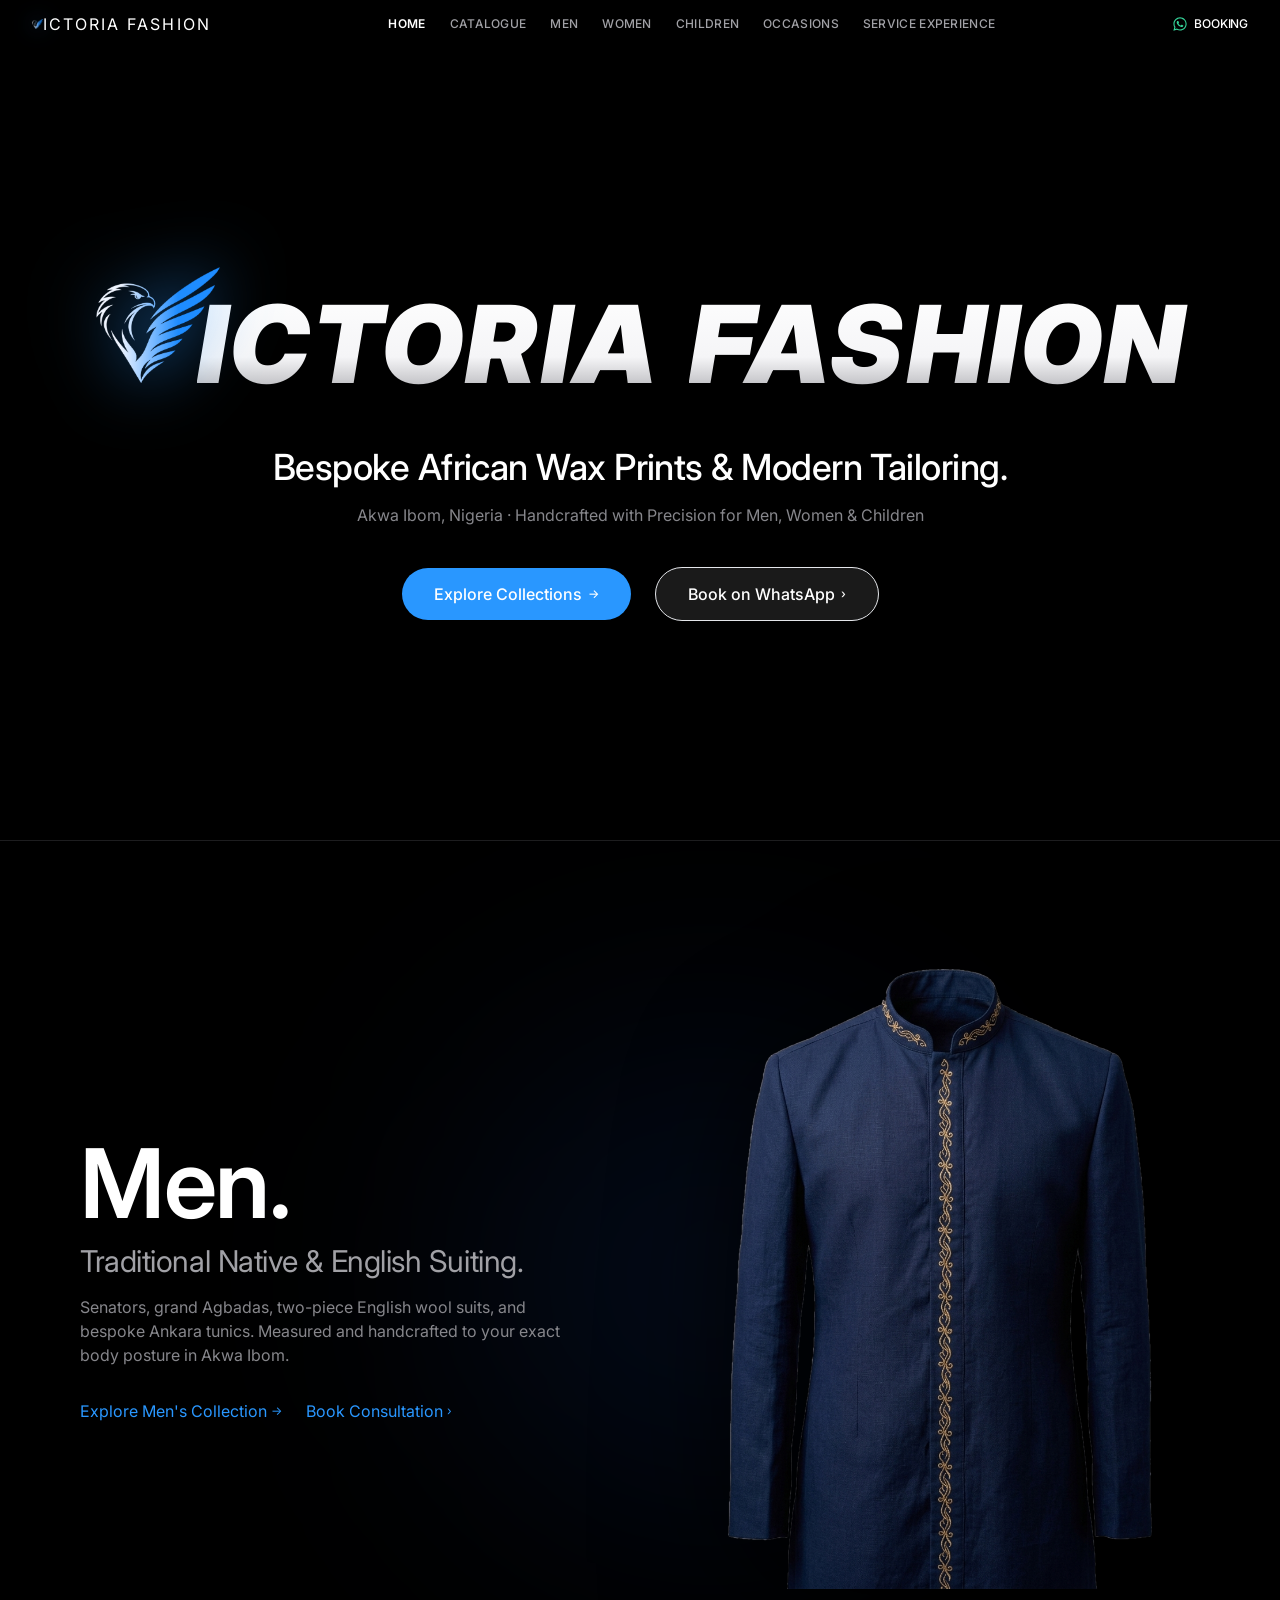
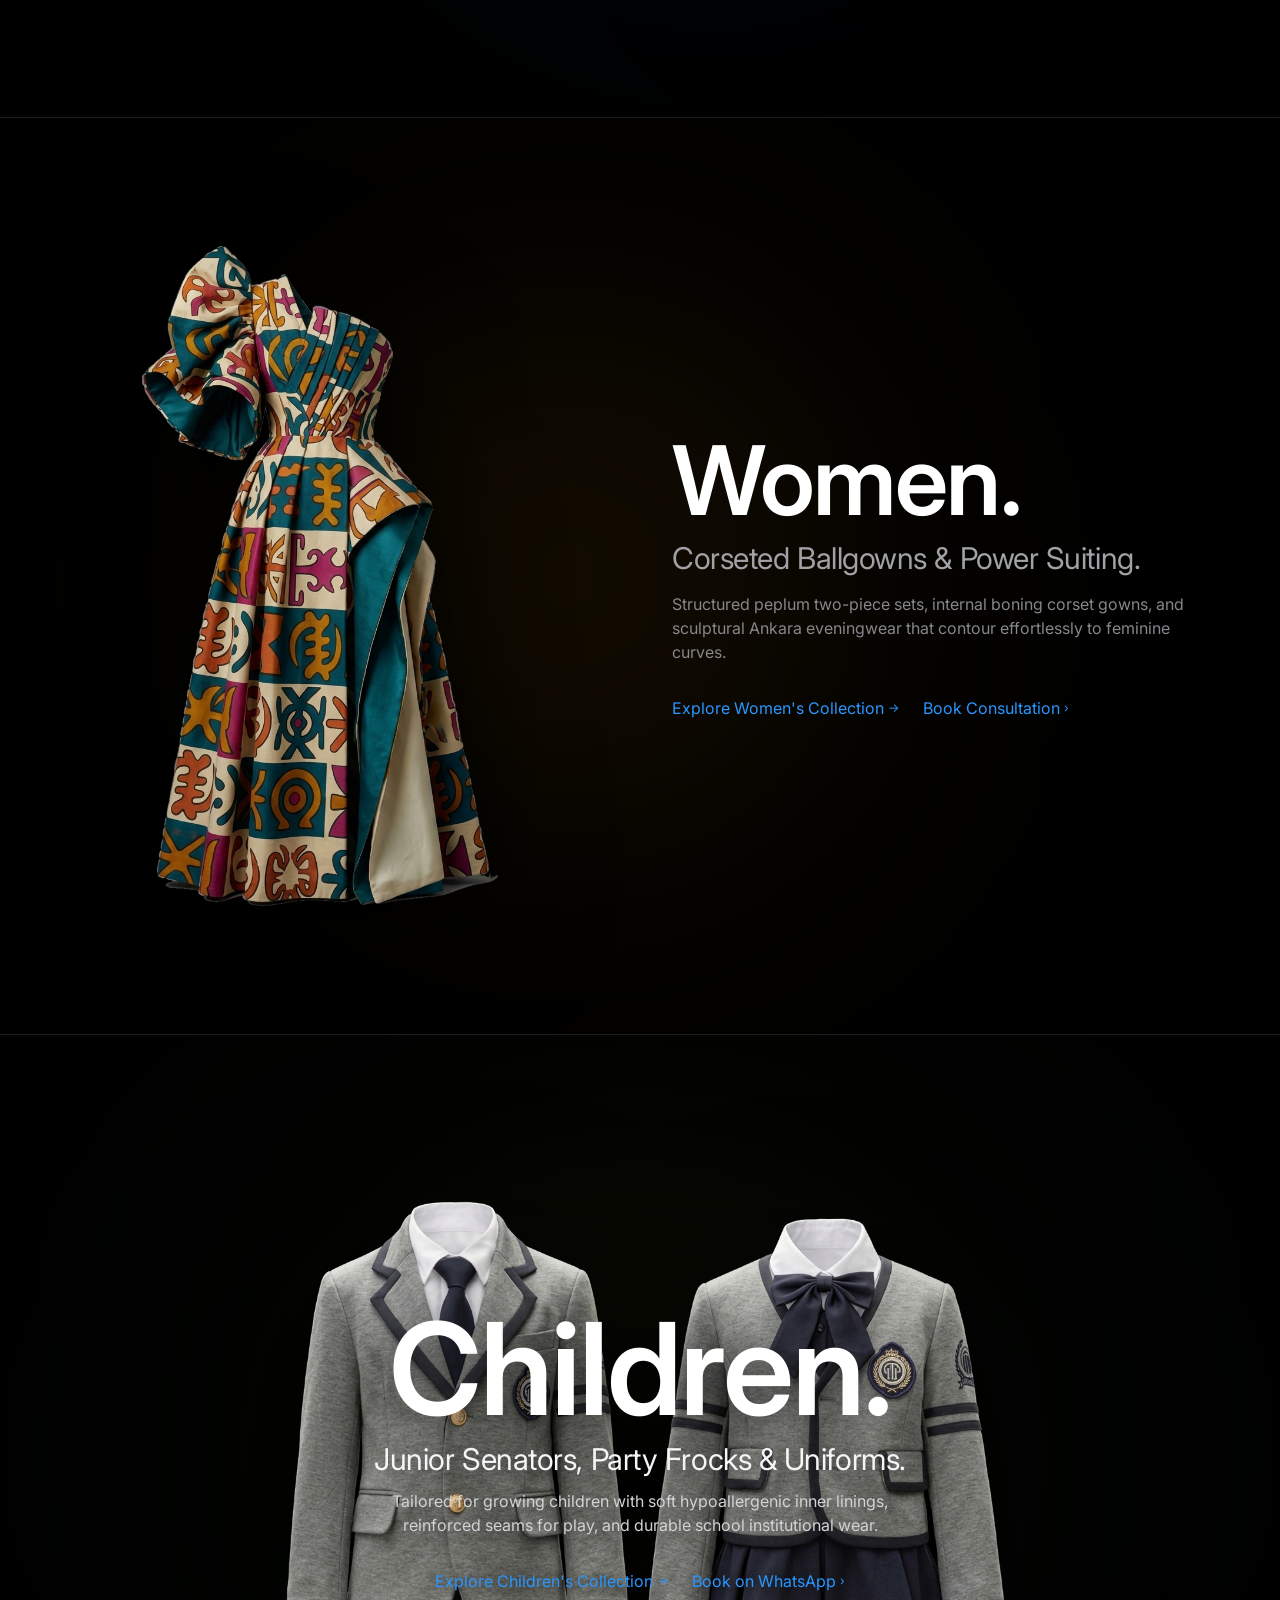
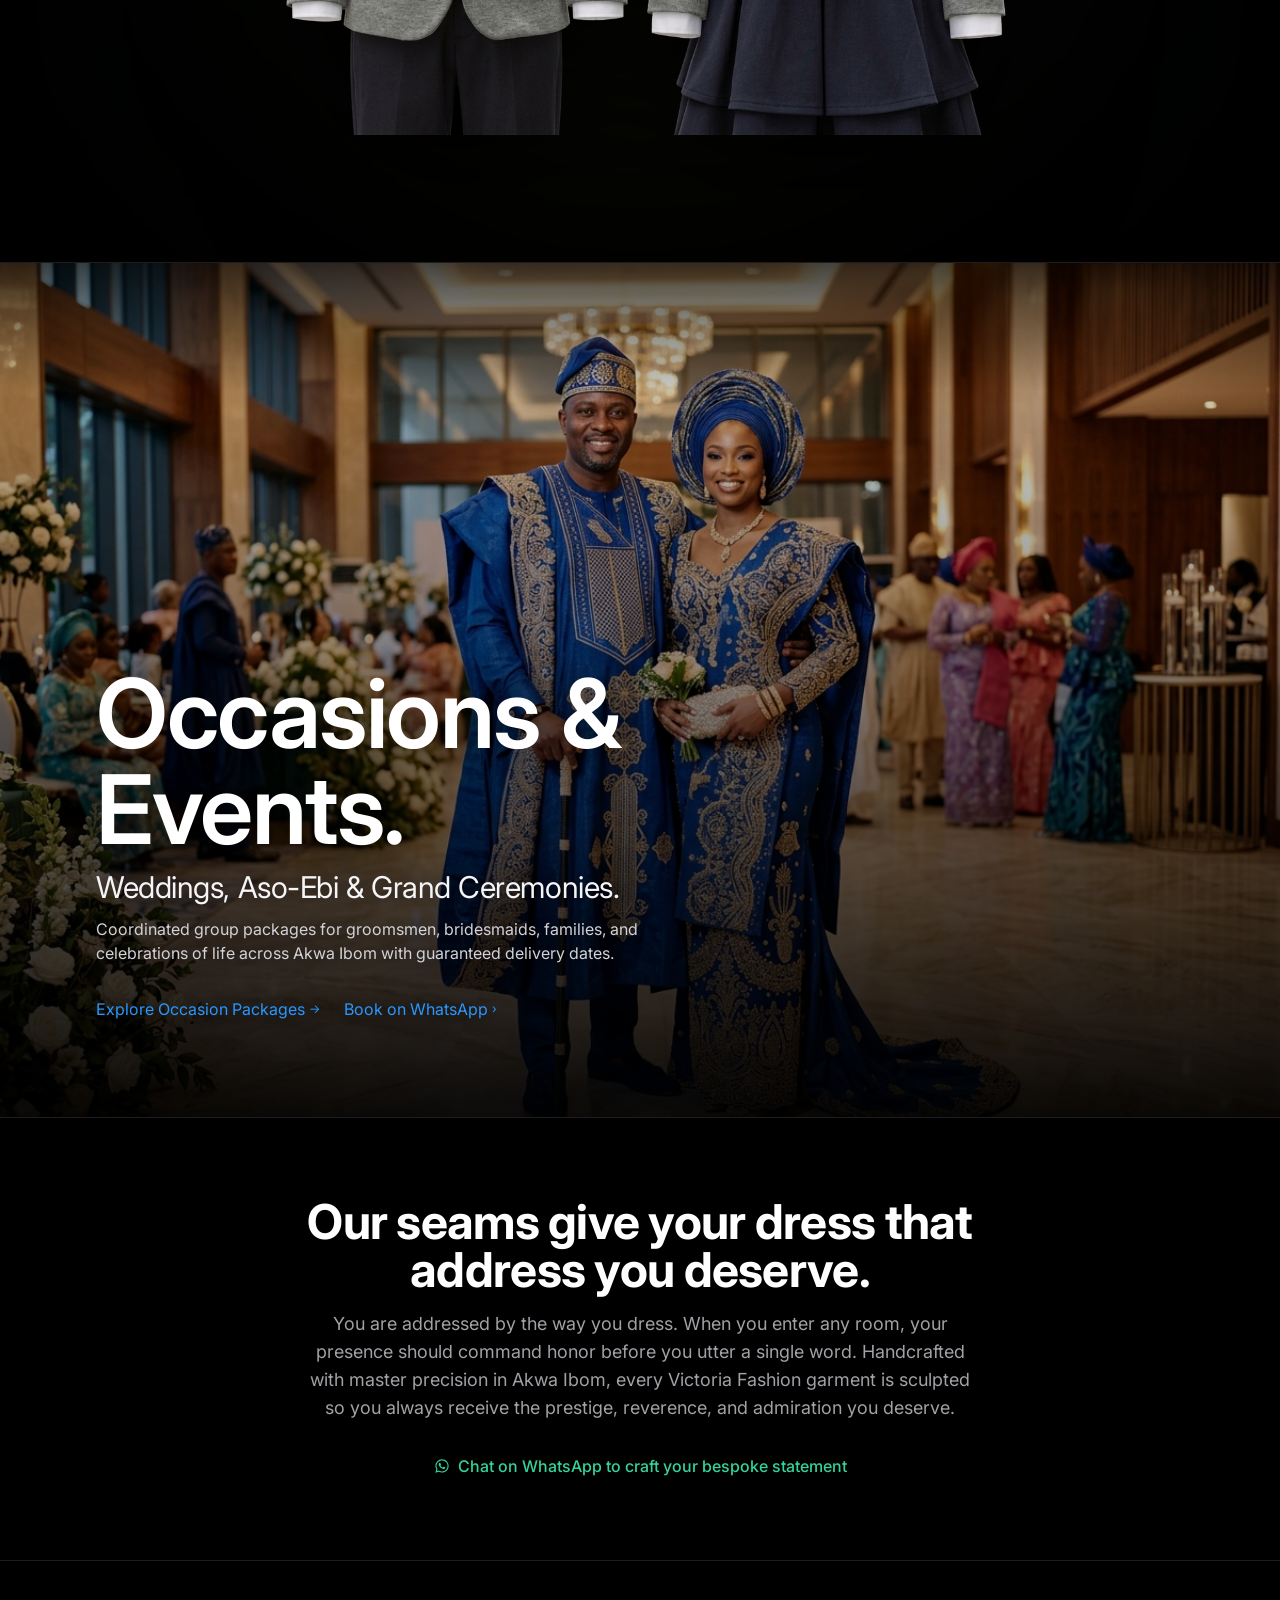
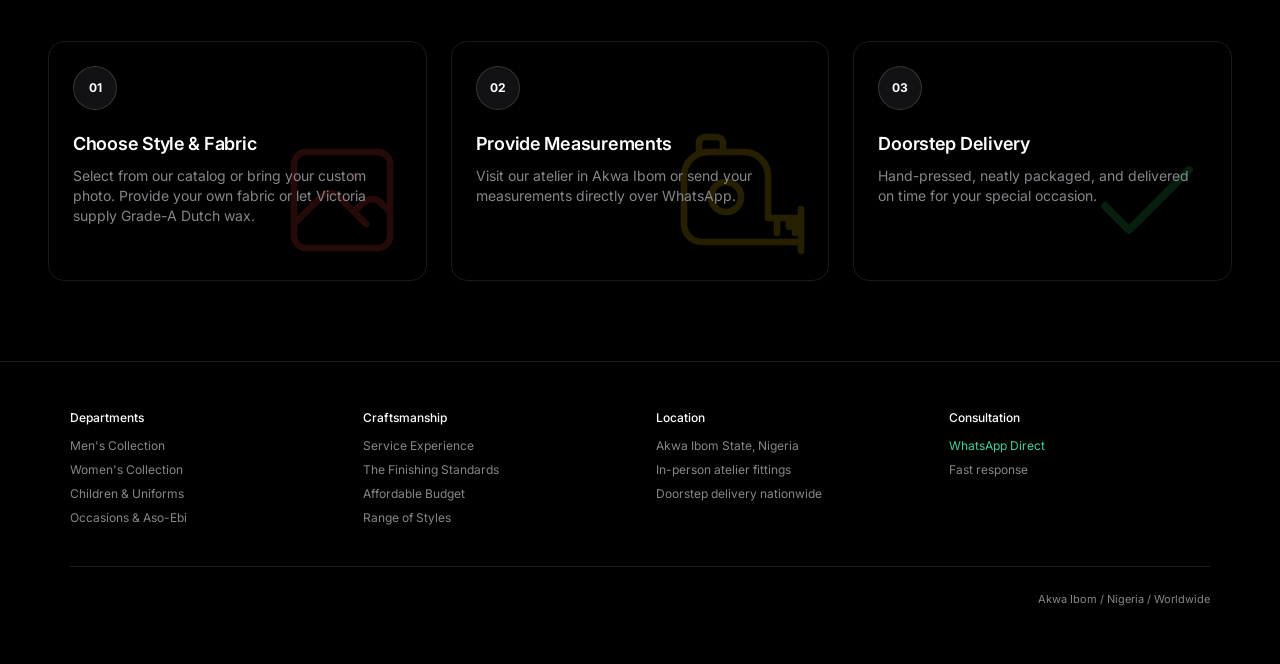
==== index.html @ 705d84b0 "Elevate mobile hero to Apple editorial standards with stacked brand lockup and balanced actions whil" ====
<!doctype html>
<html lang="en" class="scroll-smooth">
  <head>
    <meta charset="UTF-8" />
    <meta name="viewport" content="width=device-width, initial-scale=1.0, viewport-fit=cover" />
    <title>Victoria — Ankara Re-engineered. Designed in Akwa Ibom.</title>
    <meta name="description" content="Victoria Atelier. Discover bespoke and ready-to-wear Nigerian Ankara couture for men and women. Engineered with precision Dutch wax and bionic tailoring." />
    <meta name="theme-color" content="#000000" />
    <link rel="icon" type="image/png" href="./images/favicon.png" />
    <link rel="preconnect" href="https://fonts.googleapis.com" />
    <link rel="preconnect" href="https://fonts.gstatic.com" crossorigin />
    <link href="https://fonts.cdnfonts.com/css/sf-pro-display" rel="stylesheet" />
    <link href="https://fonts.googleapis.com/css2?family=Inter:ital,wght@0,300..900;1,300..900&display=swap" rel="stylesheet" />
    <link rel="stylesheet" href="./css/style.css" />
    <style>
      .hero-brand-heading {
        font-family: SF Pro Display, SF Pro, Inter, -apple-system, BlinkMacSystemFont, Segoe UI, Roboto, sans-serif;
        font-weight: 900;
        text-transform: uppercase;
        user-select: none;
        filter: drop-shadow(0 20px 50px rgba(0, 0, 0, 0.95));
        text-align: center;
        line-height: 0.94;
      }
      .hero-brand-word-1,
      .hero-brand-word-2 {
        display: inline-flex;
        align-items: baseline;
        justify-content: center;
      }
      .hero-brand-logo {
        height: 1.08em;
        width: auto;
        object-fit: contain;
        vertical-align: baseline;
        margin-right: -0.22em;
        display: inline-block;
        filter: drop-shadow(0 0 35px rgba(41, 151, 255, 0.85));
      }
      .hero-brand-text {
        background: linear-gradient(to bottom, #ffffff 0%, #f5f5f7 60%, #98989d 100%);
        -webkit-background-clip: text;
        -webkit-text-fill-color: transparent;
        font-weight: 900;
        font-style: italic;
        padding-right: 0.06em;
      }
      @media (max-width: 639px) {
        .hero-brand-heading {
          font-size: clamp(2.35rem, 11.2vw, 3.25rem);
          display: flex;
          flex-direction: column;
          align-items: center;
          gap: 0.04em;
        }
        .hero-brand-word-2 .hero-brand-text {
          letter-spacing: 0.05em;
        }
      }
      @media (min-width: 640px) {
        .hero-brand-heading {
          font-size: clamp(2.4rem, 8.4vw, 7.8rem);
          letter-spacing: 0.03em;
          display: block;
          white-space: nowrap;
          line-height: 1;
        }
        .hero-brand-word-1,
        .hero-brand-word-2 {
          display: inline-block;
        }
      }
    </style>
  </head>
  <body class="bg-black text-[#f5f5f7] font-apple antialiased selection:bg-[#0071e3] selection:text-white overflow-x-hidden min-h-screen flex flex-col">

    <!-- ============================================================= -->
    <!-- 1. HEADER NAVIGATION (Minimal Desktop & Mobile Drawer)         -->
    <!-- ============================================================= -->
    <header id="main-header" class="sticky top-0 z-50 w-full transition-all duration-300 bg-black/90 backdrop-blur-md">
      <div class="max-w-[1280px] mx-auto px-4 sm:px-8 h-[48px] flex items-center justify-between text-[12px] font-normal tracking-tight text-[#d6d6d8]">
        
        <!-- Brand Name -->
        <a 
          href="#home"
          data-nav-target="home"
          class="flex items-center text-white hover:opacity-80 transition-opacity text-left whitespace-nowrap"
        >
          <img 
            src="./images/logo-v.png" 
            alt="V" 
            style="height: 0.88em; width: auto; object-fit: contain; margin-right: -0.04em; display: inline-block; vertical-align: middle; filter: drop-shadow(0 0 10px rgba(41,151,255,0.7));" 
            loading="eager"
          /><span class="font-apple font-extrabold text-sm sm:text-base tracking-[0.14em] sm:tracking-[0.16em] uppercase text-white whitespace-nowrap leading-none flex items-center">ICTORIA FASHION</span>
        </a>

        <!-- Desktop Navigation Tabs -->
        <nav class="hidden lg:flex items-center space-x-6 text-[12px] font-medium tracking-wide">
          <button data-tab="home" data-nav-target="home" class="nav-tab-btn text-white font-semibold transition-colors duration-150">HOME</button>
          <button data-tab="catalogue" data-nav-target="catalogue" class="nav-tab-btn text-[#a1a1a6] hover:text-white transition-colors duration-150">CATALOGUE</button>
          <button data-tab="men" data-nav-target="men" class="nav-tab-btn text-[#a1a1a6] hover:text-white transition-colors duration-150">MEN</button>
          <button data-tab="women" data-nav-target="women" class="nav-tab-btn text-[#a1a1a6] hover:text-white transition-colors duration-150">WOMEN</button>
          <button data-tab="children" data-nav-target="children" class="nav-tab-btn text-[#a1a1a6] hover:text-white transition-colors duration-150">CHILDREN</button>
          <button data-tab="occasions" data-nav-target="occasions" class="nav-tab-btn text-[#a1a1a6] hover:text-white transition-colors duration-150">OCCASIONS</button>
          <button data-tab="experience" data-nav-target="experience" class="nav-tab-btn text-[#a1a1a6] hover:text-white transition-colors duration-150">SERVICE EXPERIENCE</button>
        </nav>

        <!-- Right CTA: Direct WhatsApp Booking -->
        <div class="flex items-center space-x-3 sm:space-x-4 shrink-0">
          <button
            onclick="window.VictoriaApp.openBooking('', 'Men')"
            class="text-white hover:text-emerald-400 font-medium text-[12px] transition-colors flex items-center gap-1.5"
            aria-label="WhatsApp Booking"
          >
            <svg class="w-4 h-4 text-emerald-400" fill="currentColor" viewBox="0 0 24 24"><path d="M12.04 2C6.58 2 2.13 6.45 2.13 11.91C2.13 13.66 2.59 15.36 3.45 16.86L2.05 22L7.3 20.62C8.75 21.41 10.38 21.83 12.04 21.83C17.5 21.83 21.95 17.38 21.95 11.92C21.95 9.27 20.92 6.78 19.05 4.91C17.18 3.03 14.69 2 12.04 2M12.05 3.67C14.25 3.67 16.31 4.53 17.87 6.09C19.42 7.65 20.28 9.72 20.28 11.92C20.28 16.46 16.58 20.15 12.04 20.15C10.56 20.15 9.11 19.76 7.85 19L7.55 18.83L4.43 19.65L5.26 16.61L5.06 16.29C4.24 14.99 3.8 13.47 3.8 11.91C3.81 7.37 7.5 3.67 12.05 3.67M8.53 7.33C8.37 7.33 8.1 7.39 7.87 7.64C7.65 7.89 7.02 8.48 7.02 9.68C7.02 10.88 7.89 12.04 8.01 12.2C8.13 12.37 9.72 14.82 12.16 15.87C12.74 16.12 13.19 16.27 13.55 16.38C14.13 16.57 14.66 16.54 15.08 16.48C15.55 16.41 16.52 15.89 16.72 15.33C16.92 14.77 16.92 14.29 16.86 14.2C16.8 14.1 16.64 14.04 16.4 13.92C16.16 13.8 15.01 13.23 14.8 13.15C14.59 13.07 14.43 13.03 14.27 13.27C14.11 13.51 13.65 14.04 13.51 14.2C13.37 14.36 13.23 14.38 12.99 14.26C12.75 14.14 11.98 13.89 11.07 13.08C10.36 12.45 9.88 11.67 9.74 11.43C9.6 11.19 9.73 11.06 9.85 10.94C9.96 10.83 10.09 10.66 10.21 10.52C10.33 10.38 10.37 10.28 10.45 10.12C10.53 9.96 10.49 9.82 10.43 9.7C10.37 9.58 9.91 8.45 9.72 7.99C9.53 7.54 9.34 7.6 9.19 7.59C9.05 7.58 8.89 7.58 8.73 7.58L8.53 7.33Z"/></svg>
            <span class="hidden sm:inline">BOOKING</span>
          </button>

          <!-- Mobile Menu Button -->
          <button
            id="mobile-menu-toggle"
            class="lg:hidden text-white p-1"
            aria-label="Toggle menu"
          >
            <svg class="w-5 h-5" fill="none" stroke="currentColor" viewBox="0 0 24 24"><path stroke-linecap="round" stroke-linejoin="round" stroke-width="2" d="M4 6h16M4 12h16M4 18h16"/></svg>
          </button>
        </div>
      </div>

      <!-- Mobile Drawer -->
      <div id="mobile-drawer" class="hidden lg:hidden fixed inset-x-0 top-[48px] bg-black/98 backdrop-blur-2xl border-b border-white/10 px-8 py-8 h-[calc(100vh-48px)] overflow-y-auto z-50 flex flex-col space-y-6 text-left">
        <button data-nav-target="home" class="text-xl font-medium border-b border-[#242426] pb-3 flex items-center justify-between text-white font-bold">
          <span>HOME</span><span class="text-sm text-neutral-600">›</span>
        </button>
        <button data-nav-target="catalogue" class="text-xl font-medium border-b border-[#242426] pb-3 flex items-center justify-between text-[#a1a1a6]">
          <span>CATALOGUE</span><span class="text-sm text-neutral-600">›</span>
        </button>
        <button data-nav-target="men" class="text-xl font-medium border-b border-[#242426] pb-3 flex items-center justify-between text-[#a1a1a6]">
          <span>MEN</span><span class="text-sm text-neutral-600">›</span>
        </button>
        <button data-nav-target="women" class="text-xl font-medium border-b border-[#242426] pb-3 flex items-center justify-between text-[#a1a1a6]">
          <span>WOMEN</span><span class="text-sm text-neutral-600">›</span>
        </button>
        <button data-nav-target="children" class="text-xl font-medium border-b border-[#242426] pb-3 flex items-center justify-between text-[#a1a1a6]">
          <span>CHILDREN</span><span class="text-sm text-neutral-600">›</span>
        </button>
        <button data-nav-target="occasions" class="text-xl font-medium border-b border-[#242426] pb-3 flex items-center justify-between text-[#a1a1a6]">
          <span>OCCASIONS</span><span class="text-sm text-neutral-600">›</span>
        </button>
        <button data-nav-target="experience" class="text-xl font-medium border-b border-[#242426] pb-3 flex items-center justify-between text-[#a1a1a6]">
          <span>SERVICE EXPERIENCE</span><span class="text-sm text-neutral-600">›</span>
        </button>

        <div class="pt-4">
          <button
            onclick="window.VictoriaApp.openBooking('', 'Men')"
            class="w-full bg-[#25D366] hover:bg-[#20bd5a] text-black font-semibold py-3.5 rounded-full text-sm flex items-center justify-center gap-2"
          >
            <svg class="w-4 h-4 fill-black" viewBox="0 0 24 24"><path d="M12.04 2C6.58 2 2.13 6.45 2.13 11.91C2.13 13.66 2.59 15.36 3.45 16.86L2.05 22L7.3 20.62C8.75 21.41 10.38 21.83 12.04 21.83C17.5 21.83 21.95 17.38 21.95 11.92C21.95 9.27 20.92 6.78 19.05 4.91C17.18 3.03 14.69 2 12.04 2M12.05 3.67C14.25 3.67 16.31 4.53 17.87 6.09C19.42 7.65 20.28 9.72 20.28 11.92C20.28 16.46 16.58 20.15 12.04 20.15C10.56 20.15 9.11 19.76 7.85 19L7.55 18.83L4.43 19.65L5.26 16.61L5.06 16.29C4.24 14.99 3.8 13.47 3.8 11.91C3.81 7.37 7.5 3.67 12.05 3.67M8.53 7.33C8.37 7.33 8.1 7.39 7.87 7.64C7.65 7.89 7.02 8.48 7.02 9.68C7.02 10.88 7.89 12.04 8.01 12.2C8.13 12.37 9.72 14.82 12.16 15.87C12.74 16.12 13.19 16.27 13.55 16.38C14.13 16.57 14.66 16.54 15.08 16.48C15.55 16.41 16.52 15.89 16.72 15.33C16.92 14.77 16.92 14.29 16.86 14.2C16.8 14.1 16.64 14.04 16.4 13.92C16.16 13.8 15.01 13.23 14.8 13.15C14.59 13.07 14.43 13.03 14.27 13.27C14.11 13.51 13.65 14.04 13.51 14.2C13.37 14.36 13.23 14.38 12.99 14.26C12.75 14.14 11.98 13.89 11.07 13.08C10.36 12.45 9.88 11.67 9.74 11.43C9.6 11.19 9.73 11.06 9.85 10.94C9.96 10.83 10.09 10.66 10.21 10.52C10.33 10.38 10.37 10.28 10.45 10.12C10.53 9.96 10.49 9.82 10.43 9.7C10.37 9.58 9.91 8.45 9.72 7.99C9.53 7.54 9.34 7.6 9.19 7.59C9.05 7.58 8.89 7.58 8.73 7.58L8.53 7.33Z"/></svg>
            <span>Chat with Victoria on WhatsApp</span>
          </button>
        </div>
      </div>
    </header>

    <!-- ============================================================= -->
    <!-- 2. MAIN DYNAMIC VIEW CONTAINER                                 -->
    <!-- ============================================================= -->
    <main class="w-full flex-1 overflow-x-hidden">

      <!-- =========================================================== -->
      <!-- VIEW: HOME                                                  -->
      <!-- =========================================================== -->
      <section id="view-home" class="view-section active w-full bg-[#000000] text-white overflow-x-hidden">
        
        <!-- 1. HERO SECTION (Clean Luxury Brand Centerpiece) -->
        <section class="relative w-full bg-black overflow-hidden flex items-center justify-center min-h-[75vh] sm:min-h-[88vh] py-14 sm:py-28">
          <!-- Ambient Royal Sapphire & Gold Aura -->
          <div class="absolute top-1/2 left-1/2 -translate-x-1/2 -translate-y-1/2 w-[800px] h-[460px] bg-gradient-to-r from-blue-600/25 via-blue-500/15 to-indigo-600/20 blur-[150px] pointer-events-none rounded-full"></div>

          <div class="relative z-10 max-w-6xl mx-auto px-4 sm:px-8 flex flex-col items-center justify-center text-center">
            <!-- Brand Lockup: Stacked & Bold on Mobile, Single-Line on Desktop -->
            <h1 class="hero-brand-heading font-apple font-black uppercase text-center select-none drop-shadow-[0_20px_60px_rgba(0,0,0,0.95)] mb-4 sm:mb-12">
              <span class="hero-brand-word-1">
                <img 
                  src="./images/logo-v.png" 
                  alt="Victoria Fashion Logo" 
                  class="hero-brand-logo"
                /><span class="hero-brand-text">ICTORIA</span>
              </span><span class="hidden sm:inline">&nbsp;</span><span class="hero-brand-word-2">
                <span class="hero-brand-text">FASHION</span>
              </span>
            </h1>

            <!-- Subheading Tagline (Apple Balanced Rhythm) -->
            <p class="font-apple text-base sm:text-3xl lg:text-4xl text-white font-medium tracking-tight mb-2.5 sm:mb-4 max-w-[340px] sm:max-w-3xl drop-shadow-[0_4px_24px_rgba(0,0,0,0.95)]" style="text-wrap: balance;">
              Bespoke African Wax Prints &amp; Modern Tailoring.
            </p>

            <p class="font-apple text-[11px] sm:text-base text-[#86868b] sm:text-[#a1a1a6] mb-6 sm:mb-10 font-normal max-w-[320px] sm:max-w-xl mx-auto drop-shadow-[0_2px_12px_rgba(0,0,0,0.95)] px-2" style="text-wrap: balance;">
              Akwa Ibom, Nigeria · Handcrafted with Precision for Men, Women &amp; Children
            </p>

            <!-- Luxury Action Buttons (Side-by-Side Apple Pills on Mobile & Desktop) -->
            <div class="flex flex-row items-center justify-center gap-2.5 sm:gap-6 text-xs sm:text-base">
              <button
                data-nav-target="men"
                class="bg-[#2997ff] hover:bg-[#0077ed] text-white px-5 sm:px-8 py-2.5 sm:py-3.5 rounded-full font-medium transition-all duration-300 drop-shadow-[0_4px_20px_rgba(41,151,255,0.4)] hover:scale-105 inline-flex items-center gap-1.5 sm:gap-2 shrink-0 cursor-pointer"
              >
                <span>Explore Collections</span>
                <span class="text-[10px] sm:text-xs">→</span>
              </button>
              <button
                onclick="window.VictoriaApp.openBooking('', 'Men')"
                class="bg-white/10 hover:bg-white/20 text-white border border-white/25 px-4.5 sm:px-8 py-2.5 sm:py-3.5 rounded-full font-medium transition-all duration-300 backdrop-blur-md hover:scale-105 inline-flex items-center gap-1.5 sm:gap-2 shrink-0 cursor-pointer"
              >
                <span>Book on WhatsApp</span>
                <span class="text-[10px] sm:text-xs">›</span>
              </button>
            </div>
          </div>
        </section>

        <!-- 2. MEN SECTION -->
        <section class="relative w-full py-20 sm:py-32 px-6 sm:px-12 lg:px-20 border-t border-[#1d1d1f] overflow-hidden bg-black">
          <div class="absolute right-1/4 top-1/2 -translate-y-1/2 w-[500px] h-[500px] bg-blue-600/10 blur-[130px] pointer-events-none rounded-full"></div>
          <div class="max-w-[1300px] mx-auto grid grid-cols-1 lg:grid-cols-12 gap-10 lg:gap-16 items-center">
            <div class="lg:col-span-6 text-left z-10">
              <h2 class="font-apple text-5xl sm:text-7xl lg:text-8xl font-semibold tracking-tight text-white mb-3">Men.</h2>
              <p class="text-xl sm:text-3xl text-[#a1a1a6] font-normal tracking-tight mb-4">Traditional Native & English Suiting.</p>
              <p class="text-sm sm:text-base text-[#86868b] leading-relaxed mb-8 font-normal max-w-lg">
                Senators, grand Agbadas, two-piece English wool suits, and bespoke Ankara tunics. Measured and handcrafted to your exact body posture in Akwa Ibom.
              </p>
              <div class="flex flex-wrap items-center gap-6 text-sm sm:text-base">
                <button data-nav-target="men" class="text-[#2997ff] hover:underline inline-flex items-center gap-1 font-normal">
                  <span>Explore Men's Collection</span><span class="text-xs">→</span>
                </button>
                <button onclick="window.VictoriaApp.openBooking('', 'Men')" class="text-[#2997ff] hover:underline inline-flex items-center gap-1 font-normal">
                  <span>Book Consultation</span><span class="text-xs">›</span>
                </button>
              </div>
            </div>
            <div class="lg:col-span-6 flex justify-center lg:justify-end z-10">
              <div class="w-full max-w-[520px] flex justify-center lg:justify-end">
                <img src="./images/men-garment.png" alt="Victoria Fashion Bespoke Men Native Tunic" class="w-full h-auto max-h-[620px] object-contain drop-shadow-[0_25px_60px_rgba(0,0,0,0.85)]" loading="lazy" />
              </div>
            </div>
          </div>
        </section>

        <!-- 3. WOMEN SECTION -->
        <section class="relative w-full py-20 sm:py-32 px-6 sm:px-12 lg:px-20 border-t border-[#1d1d1f] overflow-hidden bg-black">
          <div class="absolute left-1/4 top-1/2 -translate-y-1/2 w-[500px] h-[500px] bg-amber-500/10 blur-[140px] pointer-events-none rounded-full"></div>
          <div class="max-w-[1300px] mx-auto grid grid-cols-1 lg:grid-cols-12 gap-10 lg:gap-16 items-center">
            <div class="lg:col-span-6 flex justify-center lg:justify-start z-10 order-2 lg:order-1">
              <div class="w-full max-w-[480px] flex justify-center lg:justify-start">
                <img src="./images/women-garment.png" alt="Victoria Fashion Bespoke Women One-Shoulder Gown" class="w-full h-auto max-h-[660px] object-contain drop-shadow-[0_25px_60px_rgba(0,0,0,0.9)]" loading="lazy" />
              </div>
            </div>
            <div class="lg:col-span-6 text-left z-10 order-1 lg:order-2">
              <h2 class="font-apple text-5xl sm:text-7xl lg:text-8xl font-semibold tracking-tight text-white mb-3">Women.</h2>
              <p class="text-xl sm:text-3xl text-[#a1a1a6] font-normal tracking-tight mb-4">Corseted Ballgowns & Power Suiting.</p>
              <p class="text-sm sm:text-base text-[#86868b] leading-relaxed mb-8 font-normal max-w-lg">
                Structured peplum two-piece sets, internal boning corset gowns, and sculptural Ankara eveningwear that contour effortlessly to feminine curves.
              </p>
              <div class="flex flex-wrap items-center gap-6 text-sm sm:text-base">
                <button data-nav-target="women" class="text-[#2997ff] hover:underline inline-flex items-center gap-1 font-normal">
                  <span>Explore Women's Collection</span><span class="text-xs">→</span>
                </button>
                <button onclick="window.VictoriaApp.openBooking('', 'Women')" class="text-[#2997ff] hover:underline inline-flex items-center gap-1 font-normal">
                  <span>Book Consultation</span><span class="text-xs">›</span>
                </button>
              </div>
            </div>
          </div>
        </section>

        <!-- 4. CHILDREN SECTION -->
        <section class="relative w-full min-h-[85vh] sm:min-h-[92vh] border-t border-[#1d1d1f] overflow-hidden bg-black flex items-center justify-center py-16 sm:py-24 px-4 sm:px-8">
          <div class="absolute top-1/2 left-1/2 -translate-x-1/2 -translate-y-1/2 w-[700px] h-[450px] bg-gradient-to-r from-emerald-500/10 via-amber-500/10 to-teal-500/10 blur-[150px] pointer-events-none rounded-full"></div>
          <div class="relative z-0 max-w-3xl w-full flex justify-center items-center">
            <img src="./images/children-garment.png" alt="Victoria Fashion Children Attire & Institutional Uniforms" class="w-full h-auto max-h-[620px] sm:max-h-[720px] object-contain drop-shadow-[0_30px_70px_rgba(0,0,0,0.95)] select-none" loading="lazy" />
          </div>
          <div class="absolute inset-0 bg-radial from-black/50 via-black/30 to-transparent pointer-events-none"></div>
          <div class="absolute inset-0 z-10 flex flex-col items-center justify-center text-center px-6 pointer-events-none">
            <div class="pointer-events-auto max-w-2xl flex flex-col items-center">
              <h2 class="font-apple text-4xl sm:text-6xl lg:text-8xl xl:text-9xl font-semibold tracking-tight text-white mb-2 drop-shadow-[0_6px_32px_rgba(0,0,0,0.95)]">Children.</h2>
              <p class="font-apple text-lg sm:text-2xl lg:text-3xl text-[#f5f5f7] font-normal tracking-tight mb-3 drop-shadow-[0_4px_16px_rgba(0,0,0,0.95)]">Junior Senators, Party Frocks & Uniforms.</p>
              <p class="font-apple text-xs sm:text-sm md:text-base text-[#d2d2d7] leading-relaxed max-w-xl mx-auto mb-8 font-normal drop-shadow-[0_3px_12px_rgba(0,0,0,0.95)] px-4">
                Tailored for growing children with soft hypoallergenic inner linings, reinforced seams for play, and durable school institutional wear.
              </p>
              <div class="flex flex-wrap items-center justify-center gap-6 text-sm sm:text-base">
                <button data-nav-target="children" class="text-[#2997ff] hover:underline inline-flex items-center gap-1 font-normal drop-shadow-[0_2px_8px_rgba(0,0,0,0.95)]">
                  <span>Explore Children's Collection</span><span class="text-xs">→</span>
                </button>
                <button onclick="window.VictoriaApp.openBooking('', 'Children & School Uniforms')" class="text-[#2997ff] hover:underline inline-flex items-center gap-1 font-normal drop-shadow-[0_2px_8px_rgba(0,0,0,0.95)]">
                  <span>Book on WhatsApp</span><span class="text-xs">›</span>
                </button>
              </div>
            </div>
          </div>
        </section>

        <!-- 5. OCCASIONS SECTION -->
        <section class="relative w-full min-h-[75vh] sm:min-h-[88vh] lg:min-h-[95vh] border-t border-[#1d1d1f] overflow-hidden bg-black flex items-end">
          <img src="./images/occasions-asoebi.jpg" alt="Victoria Fashion Royal Couple Aso-Ebi" class="absolute inset-0 w-full h-full object-cover object-top sm:object-center select-none" loading="lazy" />
          <div class="absolute inset-0 bg-gradient-to-t from-black/95 via-black/45 to-black/10 pointer-events-none"></div>
          <div class="absolute inset-x-0 top-0 h-32 bg-gradient-to-b from-black/70 to-transparent pointer-events-none"></div>
          <div class="relative z-10 w-full px-6 sm:px-16 lg:px-24 pb-14 sm:pb-24 pt-32 max-w-[1300px] mx-auto text-left">
            <div class="max-w-3xl">
              <h2 class="font-apple text-3xl xs:text-4xl sm:text-6xl lg:text-7xl xl:text-8xl font-semibold tracking-tight text-white mb-3 drop-shadow-[0_4px_24px_rgba(0,0,0,0.9)]">Occasions & Events.</h2>
              <p class="font-apple text-lg sm:text-2xl lg:text-3xl text-[#f5f5f7] font-normal tracking-tight mb-3 drop-shadow-[0_2px_12px_rgba(0,0,0,0.9)]">Weddings, Aso-Ebi & Grand Ceremonies.</p>
              <p class="text-sm sm:text-base text-[#d2d2d7] leading-relaxed mb-8 font-normal max-w-xl drop-shadow-[0_2px_8px_rgba(0,0,0,0.9)]">
                Coordinated group packages for groomsmen, bridesmaids, families, and celebrations of life across Akwa Ibom with guaranteed delivery dates.
              </p>
              <div class="flex flex-wrap items-center gap-6 text-sm sm:text-base">
                <button data-nav-target="occasions" class="text-[#2997ff] hover:underline inline-flex items-center gap-1 font-normal drop-shadow-[0_2px_8px_rgba(0,0,0,0.9)]">
                  <span>Explore Occasion Packages</span><span class="text-xs">→</span>
                </button>
                <button onclick="window.VictoriaApp.openBooking('', 'Occasions & Aso-Ebi')" class="text-[#2997ff] hover:underline inline-flex items-center gap-1 font-normal drop-shadow-[0_2px_8px_rgba(0,0,0,0.9)]">
                  <span>Book on WhatsApp</span><span class="text-xs">›</span>
                </button>
              </div>
            </div>
          </div>
        </section>

        <!-- 6. BESPOKE PRESTIGE & PRESENCE -->
        <section class="w-full py-20 px-6 sm:px-12 border-t border-[#1d1d1f] text-center">
          <div class="max-w-3xl mx-auto">
            <h3 class="font-apple text-2xl sm:text-4xl lg:text-5xl font-bold text-white tracking-tight mb-4">
              Our seams give your dress that address you deserve.
            </h3>
            <p class="text-base sm:text-lg text-[#a1a1a6] leading-relaxed mb-8 max-w-2xl mx-auto">
              You are addressed by the way you dress. When you enter any room, your presence should command honor before you utter a single word. Handcrafted with master precision in Akwa Ibom, every Victoria Fashion garment is sculpted so you always receive the prestige, reverence, and admiration you deserve.
            </p>
            <button onclick="window.VictoriaApp.openBooking('Bespoke Commission', 'Men')" class="text-emerald-400 hover:underline text-base font-medium inline-flex items-center gap-2">
              <svg class="w-4 h-4 fill-emerald-400" viewBox="0 0 24 24"><path d="M12.04 2C6.58 2 2.13 6.45 2.13 11.91C2.13 13.66 2.59 15.36 3.45 16.86L2.05 22L7.3 20.62C8.75 21.41 10.38 21.83 12.04 21.83C17.5 21.83 21.95 17.38 21.95 11.92C21.95 9.27 20.92 6.78 19.05 4.91C17.18 3.03 14.69 2 12.04 2M12.05 3.67C14.25 3.67 16.31 4.53 17.87 6.09C19.42 7.65 20.28 9.72 20.28 11.92C20.28 16.46 16.58 20.15 12.04 20.15C10.56 20.15 9.11 19.76 7.85 19L7.55 18.83L4.43 19.65L5.26 16.61L5.06 16.29C4.24 14.99 3.8 13.47 3.8 11.91C3.81 7.37 7.5 3.67 12.05 3.67M8.53 7.33C8.37 7.33 8.1 7.39 7.87 7.64C7.65 7.89 7.02 8.48 7.02 9.68C7.02 10.88 7.89 12.04 8.01 12.2C8.13 12.37 9.72 14.82 12.16 15.87C12.74 16.12 13.19 16.27 13.55 16.38C14.13 16.57 14.66 16.54 15.08 16.48C15.55 16.41 16.52 15.89 16.72 15.33C16.92 14.77 16.92 14.29 16.86 14.2C16.8 14.1 16.64 14.04 16.4 13.92C16.16 13.8 15.01 13.23 14.8 13.15C14.59 13.07 14.43 13.03 14.27 13.27C14.11 13.51 13.65 14.04 13.51 14.2C13.37 14.36 13.23 14.38 12.99 14.26C12.75 14.14 11.98 13.89 11.07 13.08C10.36 12.45 9.88 11.67 9.74 11.43C9.6 11.19 9.73 11.06 9.85 10.94C9.96 10.83 10.09 10.66 10.21 10.52C10.33 10.38 10.37 10.28 10.45 10.12C10.53 9.96 10.49 9.82 10.43 9.7C10.37 9.58 9.91 8.45 9.72 7.99C9.53 7.54 9.34 7.6 9.19 7.59C9.05 7.58 8.89 7.58 8.73 7.58L8.53 7.33Z"/></svg>
              <span>Chat on WhatsApp to craft your bespoke statement</span>
            </button>
          </div>
        </section>

        <!-- 7. 3-STEP PROCESS WITH ANIMATED BESPOKE JOURNEY -->
        <section class="w-full py-20 px-6 sm:px-12 border-t border-[#1d1d1f] relative overflow-hidden">
          <style>
            .process-track-beam {
              position: absolute;
              top: 0;
              width: 140px;
              height: 100%;
              background: linear-gradient(90deg, transparent 0%, rgba(255,69,58,0.85) 20%, rgba(255,214,10,0.85) 50%, rgba(48,209,88,0.85) 80%, transparent 100%);
              filter: drop-shadow(0 0 8px rgba(255,214,10,0.5));
              animation: stepBeamMove 7.5s ease-in-out infinite;
            }
            @keyframes stepBeamMove {
              0% { left: -140px; opacity: 0; }
              5% { opacity: 1; }
              85% { opacity: 1; }
              100% { left: 100%; opacity: 0; }
            }
            .step-card-1 {
              animation: stepHighlight1 7.5s ease-in-out infinite;
            }
            .step-card-2 {
              animation: stepHighlight2 7.5s ease-in-out infinite;
            }
            .step-card-3 {
              animation: stepHighlight3 7.5s ease-in-out infinite;
            }
            @keyframes stepHighlight1 {
              0%, 30% {
                border-color: rgba(255, 69, 58, 0.45);
                box-shadow: 0 10px 30px -10px rgba(255, 69, 58, 0.25), inset 0 1px 0 rgba(255,255,255,0.15);
                transform: translateY(-4px);
              }
              36%, 100% {
                border-color: rgba(255, 255, 255, 0.08);
                box-shadow: 0 4px 14px rgba(0,0,0,0.3);
                transform: translateY(0);
              }
            }
            @keyframes stepHighlight2 {
              0%, 28% {
                border-color: rgba(255, 255, 255, 0.08);
                box-shadow: 0 4px 14px rgba(0,0,0,0.3);
                transform: translateY(0);
              }
              33%, 63% {
                border-color: rgba(255, 214, 10, 0.45);
                box-shadow: 0 10px 30px -10px rgba(255, 214, 10, 0.25), inset 0 1px 0 rgba(255,255,255,0.15);
                transform: translateY(-4px);
              }
              69%, 100% {
                border-color: rgba(255, 255, 255, 0.08);
                box-shadow: 0 4px 14px rgba(0,0,0,0.3);
                transform: translateY(0);
              }
            }
            @keyframes stepHighlight3 {
              0%, 61% {
                border-color: rgba(255, 255, 255, 0.08);
                box-shadow: 0 4px 14px rgba(0,0,0,0.3);
                transform: translateY(0);
              }
              66%, 96% {
                border-color: rgba(48, 209, 88, 0.45);
                box-shadow: 0 10px 30px -10px rgba(48, 209, 88, 0.25), inset 0 1px 0 rgba(255,255,255,0.15);
                transform: translateY(-4px);
              }
              100% {
                border-color: rgba(255, 255, 255, 0.08);
                box-shadow: 0 4px 14px rgba(0,0,0,0.3);
                transform: translateY(0);
              }
            }
            .step-badge-1 {
              animation: badgePulse1 7.5s ease-in-out infinite;
            }
            .step-badge-2 {
              animation: badgePulse2 7.5s ease-in-out infinite;
            }
            .step-badge-3 {
              animation: badgePulse3 7.5s ease-in-out infinite;
            }
            @keyframes badgePulse1 {
              0%, 30% {
                border-color: #ff453a;
                background: rgba(255, 69, 58, 0.15);
                color: #ff453a;
                box-shadow: 0 0 18px rgba(255, 69, 58, 0.6);
                transform: scale(1.06);
              }
              36%, 100% {
                border-color: rgba(255, 255, 255, 0.15);
                background: #121214;
                color: #86868b;
                box-shadow: none;
                transform: scale(1);
              }
            }
            @keyframes badgePulse2 {
              0%, 28% {
                border-color: rgba(255, 255, 255, 0.15);
                background: #121214;
                color: #86868b;
                box-shadow: none;
                transform: scale(1);
              }
              33%, 63% {
                border-color: #ffd60a;
                background: rgba(255, 214, 10, 0.15);
                color: #ffd60a;
                box-shadow: 0 0 18px rgba(255, 214, 10, 0.6);
                transform: scale(1.06);
              }
              69%, 100% {
                border-color: rgba(255, 255, 255, 0.15);
                background: #121214;
                color: #86868b;
                box-shadow: none;
                transform: scale(1);
              }
            }
            @keyframes badgePulse3 {
              0%, 61% {
                border-color: rgba(255, 255, 255, 0.15);
                background: #121214;
                color: #86868b;
                box-shadow: none;
                transform: scale(1);
              }
              66%, 96% {
                border-color: #30d158;
                background: rgba(48, 209, 88, 0.15);
                color: #30d158;
                box-shadow: 0 0 18px rgba(48, 209, 88, 0.6);
                transform: scale(1.06);
              }
              100% {
                border-color: rgba(255, 255, 255, 0.15);
                background: #121214;
                color: #86868b;
                box-shadow: none;
                transform: scale(1);
              }
            }
            .step-card-1:hover {
              animation: none !important;
              border-color: rgba(255, 69, 58, 0.45) !important;
              box-shadow: 0 16px 40px -10px rgba(255, 69, 58, 0.25) !important;
              transform: translateY(-6px) !important;
            }
            .step-card-1:hover .step-badge {
              animation: none !important;
              border-color: #ff453a !important;
              background: rgba(255, 69, 58, 0.15) !important;
              color: #ff453a !important;
              box-shadow: 0 0 20px rgba(255, 69, 58, 0.5) !important;
            }
            .step-card-2:hover {
              animation: none !important;
              border-color: rgba(255, 214, 10, 0.45) !important;
              box-shadow: 0 16px 40px -10px rgba(255, 214, 10, 0.25) !important;
              transform: translateY(-6px) !important;
            }
            .step-card-2:hover .step-badge {
              animation: none !important;
              border-color: #ffd60a !important;
              background: rgba(255, 214, 10, 0.15) !important;
              color: #ffd60a !important;
              box-shadow: 0 0 20px rgba(255, 214, 10, 0.5) !important;
            }
            .step-card-3:hover {
              animation: none !important;
              border-color: rgba(48, 209, 88, 0.45) !important;
              box-shadow: 0 16px 40px -10px rgba(48, 209, 88, 0.25) !important;
              transform: translateY(-6px) !important;
            }
            .step-card-3:hover .step-badge {
              animation: none !important;
              border-color: #30d158 !important;
              background: rgba(48, 209, 88, 0.15) !important;
              color: #30d158 !important;
              box-shadow: 0 0 20px rgba(48, 209, 88, 0.5) !important;
            }
            .step-watermark-icon {
              position: absolute !important;
              right: 12px !important;
              bottom: 8px !important;
              left: auto !important;
              top: auto !important;
              pointer-events: none !important;
              z-index: 1 !important;
              opacity: 0.15 !important;
              transition: all 0.4s ease !important;
            }
            .step-watermark-icon svg {
              width: 144px !important;
              height: 144px !important;
              display: block !important;
            }
            .step-watermark-1 {
              color: #ff453a !important;
              animation: watermarkPulse1 7.5s ease-in-out infinite;
            }
            .step-watermark-2 {
              color: #ffd60a !important;
              animation: watermarkPulse2 7.5s ease-in-out infinite;
            }
            .step-watermark-3 {
              color: #30d158 !important;
              animation: watermarkPulse3 7.5s ease-in-out infinite;
            }
            @keyframes watermarkPulse1 {
              0%, 30% { opacity: 0.35 !important; transform: scale(1.04); }
              36%, 100% { opacity: 0.15 !important; transform: scale(1); }
            }
            @keyframes watermarkPulse2 {
              0%, 28% { opacity: 0.15 !important; transform: scale(1); }
              33%, 63% { opacity: 0.35 !important; transform: scale(1.04); }
              69%, 100% { opacity: 0.15 !important; transform: scale(1); }
            }
            @keyframes watermarkPulse3 {
              0%, 61% { opacity: 0.15 !important; transform: scale(1); }
              66%, 96% { opacity: 0.35 !important; transform: scale(1.04); }
              100% { opacity: 0.15 !important; transform: scale(1); }
            }
            .process-step-card:hover .step-watermark-icon {
              animation: none !important;
              opacity: 0.45 !important;
              transform: scale(1.06) !important;
            }
            @media (prefers-reduced-motion: reduce) {
              .process-step-card,
              .step-badge,
              .step-watermark-icon,
              .process-track-beam {
                animation: none !important;
                transform: none !important;
              }
            }
            #view-booking.active {
              display: flex !important;
            }
          </style>

          <div class="max-w-[1080px] mx-auto text-left">
            
            <!-- Process Step Cards Grid -->
            <div class="relative grid grid-cols-1 md:grid-cols-3 gap-6 sm:gap-8">
              
              <!-- Connecting Line between Cards (Desktop) -->
              <div class="hidden md:block absolute top-[52px] left-[15%] right-[15%] h-[2px] bg-white/10 overflow-hidden pointer-events-none z-0">
                <div class="process-track-beam"></div>
              </div>

              <!-- Step 1 Card -->
              <div class="process-step-card step-card-1 relative z-10 bg-[#121214]/90 backdrop-blur-md border border-white/10 rounded-2xl p-6 sm:p-7 flex flex-col justify-between transition-all duration-300 overflow-hidden" style="position: relative; overflow: hidden; min-height: 240px;">
                <div class="relative z-10">
                  <div class="mb-5">
                    <div class="step-badge step-badge-1 w-11 h-11 rounded-full border border-white/15 bg-[#121214] flex items-center justify-center font-bold text-xs transition-all duration-300">
                      01
                    </div>
                  </div>
                  <h4 class="text-white text-base sm:text-lg font-semibold tracking-tight mb-2">Choose Style & Fabric</h4>
                  <p class="text-xs sm:text-sm text-[#86868b] leading-relaxed">Select from our catalog or bring your custom photo. Provide your own fabric or let Victoria supply Grade-A Dutch wax.</p>
                </div>
                <!-- Big Watermark Icon in Bottom Right - Traffic Red -->
                <div class="step-watermark-icon step-watermark-1 text-[#ff453a]" style="position: absolute; right: 12px; bottom: 8px; left: auto; top: auto; pointer-events: none; z-index: 1; color: #ff453a;">
                  <svg style="width: 144px; height: 144px; display: block;" fill="none" stroke="currentColor" viewBox="0 0 24 24"><path stroke-linecap="round" stroke-linejoin="round" stroke-width="1.1" d="M4 16l4.586-4.586a2 2 0 012.828 0L16 16m-2-2l1.586-1.586a2 2 0 012.828 0L20 14m-6-6h.01M6 20h12a2 2 0 002-2V6a2 2 0 00-2-2H6a2 2 0 00-2 2v12a2 2 0 002 2z"/></svg>
                </div>
              </div>

              <!-- Step 2 Card -->
              <div class="process-step-card step-card-2 relative z-10 bg-[#121214]/90 backdrop-blur-md border border-white/10 rounded-2xl p-6 sm:p-7 flex flex-col justify-between transition-all duration-300 overflow-hidden" style="position: relative; overflow: hidden; min-height: 240px;">
                <div class="relative z-10">
                  <div class="mb-5">
                    <div class="step-badge step-badge-2 w-11 h-11 rounded-full border border-white/15 bg-[#121214] flex items-center justify-center font-bold text-xs transition-all duration-300">
                      02
                    </div>
                  </div>
                  <h4 class="text-white text-base sm:text-lg font-semibold tracking-tight mb-2">Provide Measurements</h4>
                  <p class="text-xs sm:text-sm text-[#86868b] leading-relaxed">Visit our atelier in Akwa Ibom or send your measurements directly over WhatsApp.</p>
                </div>
                <!-- Big Watermark Icon in Bottom Right - Traffic Yellow -->
                <div class="step-watermark-icon step-watermark-2 text-[#ffd60a]" style="position: absolute; right: 12px; bottom: 8px; left: auto; top: auto; pointer-events: none; z-index: 1; color: #ffd60a;">
                  <svg style="width: 144px; height: 144px; display: block;" fill="none" stroke="currentColor" viewBox="0 0 24 24"><path stroke-linecap="round" stroke-linejoin="round" stroke-width="1.1" d="M21.5 19H5a3 3 0 0 1-3-3V8a4 4 0 0 1 4-4h6a4 4 0 0 1 4 4v7h5.5M21.5 13.5v7M4.5 4V2.5A1 1 0 0 1 5.5 1.5h2a1 1 0 0 1 1 1V4M17.5 15v2.5M19.5 15v1.5M20.5 15v2.5M6.5 11.5a2.5 2.5 0 1 0 5 0a2.5 2.5 0 1 0-5 0"/></svg>
                </div>
              </div>

              <!-- Step 3 Card -->
              <div class="process-step-card step-card-3 relative z-10 bg-[#121214]/90 backdrop-blur-md border border-white/10 rounded-2xl p-6 sm:p-7 flex flex-col justify-between transition-all duration-300 overflow-hidden" style="position: relative; overflow: hidden; min-height: 240px;">
                <div class="relative z-10">
                  <div class="mb-5">
                    <div class="step-badge step-badge-3 w-11 h-11 rounded-full border border-white/15 bg-[#121214] flex items-center justify-center font-bold text-xs transition-all duration-300">
                      03
                    </div>
                  </div>
                  <h4 class="text-white text-base sm:text-lg font-semibold tracking-tight mb-2">Doorstep Delivery</h4>
                  <p class="text-xs sm:text-sm text-[#86868b] leading-relaxed">Hand-pressed, neatly packaged, and delivered on time for your special occasion.</p>
                </div>
                <!-- Big Watermark Icon in Bottom Right - Traffic Green -->
                <div class="step-watermark-icon step-watermark-3 text-[#30d158]" style="position: absolute; right: 12px; bottom: 8px; left: auto; top: auto; pointer-events: none; z-index: 1; color: #30d158;">
                  <svg style="width: 144px; height: 144px; display: block;" fill="none" stroke="currentColor" viewBox="0 0 24 24"><path stroke-linecap="round" stroke-linejoin="round" stroke-width="1.3" d="M5 13l4 4L19 7"/></svg>
                </div>
              </div>

            </div>

          </div>
        </section>


      </section>


      <!-- =========================================================== -->
      <!-- VIEW: CATALOGUE (80 Handcrafted Items)                      -->
      <!-- =========================================================== -->
      <section id="view-catalogue" class="view-section w-full bg-[#000000] text-white min-h-screen py-6 sm:py-10 px-4 sm:px-12 text-left">
        <div class="max-w-[1240px] mx-auto">
          <!-- Top Bar: Left = Back to Home, Right = Category Filter Tabs (Same Line) -->
          <div class="flex flex-col sm:flex-row sm:items-center justify-between gap-4 pb-4 mb-8 sm:mb-10 border-b border-[#1d1d1f]">
            <button data-nav-target="home" class="text-xs text-[#86868b] hover:text-white transition-colors inline-flex items-center gap-1.5 shrink-0">
              <span>← Back to Home</span>
            </button>

            <!-- Category Filter Tabs on the Right -->
            <div class="flex items-center gap-4 sm:gap-6 overflow-x-auto text-xs sm:text-sm">
              <button data-filter="all" class="cat-filter-btn pb-1 transition-colors whitespace-nowrap text-white font-semibold border-b-2 border-white">
                All Collections
              </button>
              <button data-filter="men" class="cat-filter-btn pb-1 transition-colors whitespace-nowrap text-[#86868b] hover:text-white">
                Men Wears
              </button>
              <button data-filter="women" class="cat-filter-btn pb-1 transition-colors whitespace-nowrap text-[#86868b] hover:text-white">
                Female Wears
              </button>
              <button data-filter="children" class="cat-filter-btn pb-1 transition-colors whitespace-nowrap text-[#86868b] hover:text-white">
                Children Wears
              </button>
              <button data-filter="occasions" class="cat-filter-btn pb-1 transition-colors whitespace-nowrap text-[#86868b] hover:text-white">
                Occasions
              </button>
            </div>
          </div>

          <!-- Dynamic 80-Item Grid Container -->
          <div id="catalogue-grid" class="grid grid-cols-2 sm:grid-cols-3 lg:grid-cols-4 gap-3 sm:gap-6 lg:gap-8"></div>

          <!-- Bottom Custom Fabric Banner -->
          <div class="mt-24 pt-12 border-t border-[#1d1d1f] text-center">
            <h3 class="text-2xl sm:text-3xl font-semibold text-white mb-4 sm:mb-5">Have your own fabric or style in mind?</h3>
            <button onclick="window.VictoriaApp.openBooking('Custom Style from Catalogue', 'Men')" class="text-emerald-400 hover:underline text-base font-medium inline-flex items-center gap-2">
              <svg class="w-4 h-4 fill-emerald-400" viewBox="0 0 24 24"><path d="M12.04 2C6.58 2 2.13 6.45 2.13 11.91C2.13 13.66 2.59 15.36 3.45 16.86L2.05 22L7.3 20.62C8.75 21.41 10.38 21.83 12.04 21.83C17.5 21.83 21.95 17.38 21.95 11.92C21.95 9.27 20.92 6.78 19.05 4.91C17.18 3.03 14.69 2 12.04 2M12.05 3.67C14.25 3.67 16.31 4.53 17.87 6.09C19.42 7.65 20.28 9.72 20.28 11.92C20.28 16.46 16.58 20.15 12.04 20.15C10.56 20.15 9.11 19.76 7.85 19L7.55 18.83L4.43 19.65L5.26 16.61L5.06 16.29C4.24 14.99 3.8 13.47 3.8 11.91C3.81 7.37 7.5 3.67 12.05 3.67M8.53 7.33C8.37 7.33 8.1 7.39 7.87 7.64C7.65 7.89 7.02 8.48 7.02 9.68C7.02 10.88 7.89 12.04 8.01 12.2C8.13 12.37 9.72 14.82 12.16 15.87C12.74 16.12 13.19 16.27 13.55 16.38C14.13 16.57 14.66 16.54 15.08 16.48C15.55 16.41 16.52 15.89 16.72 15.33C16.92 14.77 16.92 14.29 16.86 14.2C16.8 14.1 16.64 14.04 16.4 13.92C16.16 13.8 15.01 13.23 14.8 13.15C14.59 13.07 14.43 13.03 14.27 13.27C14.11 13.51 13.65 14.04 13.51 14.2C13.37 14.36 13.23 14.38 12.99 14.26C12.75 14.14 11.98 13.89 11.07 13.08C10.36 12.45 9.88 11.67 9.74 11.43C9.6 11.19 9.73 11.06 9.85 10.94C9.96 10.83 10.09 10.66 10.21 10.52C10.33 10.38 10.37 10.28 10.45 10.12C10.53 9.96 10.49 9.82 10.43 9.7C10.37 9.58 9.91 8.45 9.72 7.99C9.53 7.54 9.34 7.6 9.19 7.59C9.05 7.58 8.89 7.58 8.73 7.58L8.53 7.33Z"/></svg>
              <span>Chat directly with Victoria on WhatsApp (Akwa Ibom)</span>
            </button>
          </div>
        </div>
      </section>


      <!-- =========================================================== -->
      <!-- VIEW: MEN SHOWCASE                                          -->
      <!-- =========================================================== -->
      <section id="view-men" class="view-section w-full min-h-screen bg-men-pattern text-white flex flex-col justify-between select-none relative overflow-hidden">
        <div class="absolute top-1/3 left-1/4 w-[500px] h-[500px] bg-amber-600/10 blur-[160px] pointer-events-none rounded-full"></div>
        <div class="absolute top-1/3 right-1/4 w-[500px] h-[500px] bg-blue-600/10 blur-[160px] pointer-events-none rounded-full"></div>

        <div class="w-full max-w-[1400px] mx-auto px-4 sm:px-12 pt-4 sm:pt-6 pb-2 z-20 flex items-center justify-between">
          <button data-nav-target="home" class="text-xs sm:text-sm text-[#86868b] hover:text-white transition-colors inline-flex items-center gap-1.5">
            <span>← Back to Home</span>
          </button>
        </div>

        <div class="w-full max-w-[1100px] mx-auto px-3 sm:px-8 py-3 sm:py-8 flex-1 flex flex-col justify-center items-center z-10">
          <div class="relative w-full max-w-[1000px] mx-auto flex items-center justify-center">
            <button onclick="window.VictoriaApp.prevMen()" class="hidden md:flex absolute -left-12 lg:-left-16 z-30 w-11 h-11 rounded-full bg-white/10 hover:bg-white/20 border border-white/20 backdrop-blur-md items-center justify-center text-white transition-all active:scale-95 shadow-xl" aria-label="Previous">
              <svg class="w-5 h-5" fill="none" stroke="currentColor" viewBox="0 0 24 24"><path stroke-linecap="round" stroke-linejoin="round" stroke-width="2" d="M15 19l-7-7 7-7"/></svg>
            </button>

            <!-- Dual Slanted Cards Grid -->
            <div class="w-full grid grid-cols-2 gap-2 sm:gap-6 md:gap-8 items-center">
              <div onclick="window.VictoriaApp.bookCurrentMen('Front View')" class="relative w-full aspect-[9/13] sm:aspect-[3/4] max-h-[58vh] sm:max-h-[66vh] filter drop-shadow-[0_20px_40px_rgba(0,0,0,0.9)] cursor-pointer group">
                <div class="w-full h-full relative overflow-hidden bg-[#151517] transition-transform duration-300 group-hover:scale-[1.01] slanted-card-shape">
                  <img id="men-front-img" src="./images/men-look1-front.jpg" alt="Men Front" class="w-full h-full object-cover object-top origin-top transform scale-[1.04] transition-transform duration-500 group-hover:scale-[1.07]" />
                  <div class="absolute inset-0 bg-gradient-to-t from-black/90 via-black/25 to-transparent pointer-events-none"></div>
                  <div class="absolute inset-x-0 bottom-4 sm:bottom-8 flex flex-col items-center justify-center text-center px-2 pointer-events-none">
                    <span class="font-apple font-bold text-xs xs:text-sm sm:text-2xl md:text-3xl tracking-[0.14em] sm:tracking-[0.2em] text-[#f5e396] uppercase drop-shadow-[0_2px_12px_rgba(0,0,0,0.95)]">FRONT VIEW</span>
                    <span class="text-[9px] sm:text-xs text-[#a1a1a6] tracking-wider uppercase mt-0.5">Front Perspective</span>
                  </div>
                </div>
              </div>

              <div onclick="window.VictoriaApp.bookCurrentMen('Back View')" class="relative w-full aspect-[9/13] sm:aspect-[3/4] max-h-[58vh] sm:max-h-[66vh] filter drop-shadow-[0_20px_40px_rgba(0,0,0,0.9)] cursor-pointer group">
                <div class="w-full h-full relative overflow-hidden bg-[#151517] transition-transform duration-300 group-hover:scale-[1.01] slanted-card-shape">
                  <img id="men-back-img" src="./images/men-look1-back.jpg" alt="Men Back" class="w-full h-full object-cover object-top origin-top transform scale-[1.04] transition-transform duration-500 group-hover:scale-[1.07]" />
                  <div class="absolute inset-0 bg-gradient-to-t from-black/90 via-black/25 to-transparent pointer-events-none"></div>
                  <div class="absolute inset-x-0 bottom-4 sm:bottom-8 flex flex-col items-center justify-center text-center px-2 pointer-events-none">
                    <span class="font-apple font-bold text-xs xs:text-sm sm:text-2xl md:text-3xl tracking-[0.14em] sm:tracking-[0.2em] text-[#f5e396] uppercase drop-shadow-[0_2px_12px_rgba(0,0,0,0.95)]">BACK VIEW</span>
                    <span class="text-[9px] sm:text-xs text-[#a1a1a6] tracking-wider uppercase mt-0.5">Back Perspective</span>
                  </div>
                </div>
              </div>
            </div>

            <button onclick="window.VictoriaApp.nextMen()" class="hidden md:flex absolute -right-12 lg:-right-16 z-30 w-11 h-11 rounded-full bg-white/10 hover:bg-white/20 border border-white/20 backdrop-blur-md items-center justify-center text-white transition-all active:scale-95 shadow-xl" aria-label="Next">
              <svg class="w-5 h-5" fill="none" stroke="currentColor" viewBox="0 0 24 24"><path stroke-linecap="round" stroke-linejoin="round" stroke-width="2" d="M9 5l7 7-7 7"/></svg>
            </button>
          </div>

          <!-- Footer Bar -->
          <footer class="w-full max-w-[1000px] mx-auto pt-4 sm:pt-6 pb-2 flex flex-col sm:flex-row items-center justify-between gap-4 border-t border-white/10 mt-3 sm:mt-6">
            <div class="text-center sm:text-left">
              <h3 id="men-title" class="font-apple text-base sm:text-lg font-bold text-white tracking-wide">Bespoke Plum Silk-Wool Native Tunic</h3>
            </div>
            <div>
              <button onclick="window.VictoriaApp.bookCurrentMen('')" class="bg-[#25D366] hover:bg-[#20bd5a] text-black font-semibold text-xs sm:text-sm px-6 py-2.5 rounded-full flex items-center justify-center gap-2 transition-transform active:scale-95 shadow-[0_4px_20px_rgba(37,211,102,0.3)]">
                <svg class="w-4 h-4 fill-black" viewBox="0 0 24 24"><path d="M12.04 2C6.58 2 2.13 6.45 2.13 11.91C2.13 13.66 2.59 15.36 3.45 16.86L2.05 22L7.3 20.62C8.75 21.41 10.38 21.83 12.04 21.83C17.5 21.83 21.95 17.38 21.95 11.92C21.95 9.27 20.92 6.78 19.05 4.91C17.18 3.03 14.69 2 12.04 2M12.05 3.67C14.25 3.67 16.31 4.53 17.87 6.09C19.42 7.65 20.28 9.72 20.28 11.92C20.28 16.46 16.58 20.15 12.04 20.15C10.56 20.15 9.11 19.76 7.85 19L7.55 18.83L4.43 19.65L5.26 16.61L5.06 16.29C4.24 14.99 3.8 13.47 3.8 11.91C3.81 7.37 7.5 3.67 12.05 3.67M8.53 7.33C8.37 7.33 8.1 7.39 7.87 7.64C7.65 7.89 7.02 8.48 7.02 9.68C7.02 10.88 7.89 12.04 8.01 12.2C8.13 12.37 9.72 14.82 12.16 15.87C12.74 16.12 13.19 16.27 13.55 16.38C14.13 16.57 14.66 16.54 15.08 16.48C15.55 16.41 16.52 15.89 16.72 15.33C16.92 14.77 16.92 14.29 16.86 14.2C16.8 14.1 16.64 14.04 16.4 13.92C16.16 13.8 15.01 13.23 14.8 13.15C14.59 13.07 14.43 13.03 14.27 13.27C14.11 13.51 13.65 14.04 13.51 14.2C13.37 14.36 13.23 14.38 12.99 14.26C12.75 14.14 11.98 13.89 11.07 13.08C10.36 12.45 9.88 11.67 9.74 11.43C9.6 11.19 9.73 11.06 9.85 10.94C9.96 10.83 10.09 10.66 10.21 10.52C10.33 10.38 10.37 10.28 10.45 10.12C10.53 9.96 10.49 9.82 10.43 9.7C10.37 9.58 9.91 8.45 9.72 7.99C9.53 7.54 9.34 7.6 9.19 7.59C9.05 7.58 8.89 7.58 8.73 7.58L8.53 7.33Z"/></svg>
                <span>Order on WhatsApp</span>
              </button>
            </div>
          </footer>
        </div>
      </section>


      <!-- =========================================================== -->
      <!-- VIEW: WOMEN SHOWCASE (Love Heart Pattern)                   -->
      <!-- =========================================================== -->
      <section id="view-women" class="view-section w-full min-h-screen bg-heart-pattern text-white flex flex-col justify-between select-none relative overflow-hidden">
        <div class="absolute top-1/4 left-1/4 w-[500px] h-[500px] bg-pink-500/15 blur-[160px] pointer-events-none rounded-full"></div>
        <div class="absolute top-1/3 right-1/4 w-[500px] h-[500px] bg-rose-600/15 blur-[160px] pointer-events-none rounded-full"></div>
        <div class="absolute bottom-1/4 left-1/2 -translate-x-1/2 w-[600px] h-[400px] bg-fuchsia-900/10 blur-[180px] pointer-events-none rounded-full"></div>

        <div class="w-full max-w-[1400px] mx-auto px-4 sm:px-12 pt-4 sm:pt-6 pb-2 z-20 flex items-center justify-between">
          <button data-nav-target="home" class="text-xs sm:text-sm text-pink-300/80 hover:text-pink-100 transition-colors inline-flex items-center gap-1.5">
            <span>← Back to Home</span>
          </button>
        </div>

        <div class="w-full max-w-[1100px] mx-auto px-3 sm:px-8 py-3 sm:py-8 flex-1 flex flex-col justify-center items-center z-10">
          <div class="relative w-full max-w-[1000px] mx-auto flex items-center justify-center">
            <button onclick="window.VictoriaApp.prevWomen()" class="hidden md:flex absolute -left-12 lg:-left-16 z-30 w-11 h-11 rounded-full bg-pink-950/40 hover:bg-pink-900/60 border border-pink-400/30 hover:border-pink-400/60 backdrop-blur-md items-center justify-center text-pink-200 transition-all active:scale-95 shadow-[0_0_20px_rgba(236,72,153,0.3)]" aria-label="Previous">
              <svg class="w-5 h-5" fill="none" stroke="currentColor" viewBox="0 0 24 24"><path stroke-linecap="round" stroke-linejoin="round" stroke-width="2" d="M15 19l-7-7 7-7"/></svg>
            </button>

            <!-- Dual Slanted Cards Grid: Left = Card 1, Right = Card 2 -->
            <div class="w-full grid grid-cols-2 gap-2 sm:gap-6 md:gap-8 items-center">
              <div onclick="window.VictoriaApp.bookCurrentWomen('Card1')" class="relative w-full aspect-[9/13] sm:aspect-[3/4] max-h-[58vh] sm:max-h-[66vh] filter drop-shadow-[0_20px_45px_rgba(0,0,0,0.95)] cursor-pointer group">
                <div class="w-full h-full relative overflow-hidden bg-neutral-950 transition-transform duration-300 group-hover:scale-[1.01] border border-pink-500/20 slanted-card-shape">
                  <img id="women-front-img" src="./images/women-bespoke-grey-balloon.jpg" alt="Women Design 1" class="w-full h-full object-cover object-top origin-top transform scale-[1.04] transition-transform duration-500 group-hover:scale-[1.07]" />
                </div>
              </div>

              <div onclick="window.VictoriaApp.bookCurrentWomen('Card2')" class="relative w-full aspect-[9/13] sm:aspect-[3/4] max-h-[58vh] sm:max-h-[66vh] filter drop-shadow-[0_20px_45px_rgba(0,0,0,0.95)] cursor-pointer group">
                <div class="w-full h-full relative overflow-hidden bg-neutral-950 transition-transform duration-300 group-hover:scale-[1.01] border border-pink-500/20 slanted-card-shape">
                  <img id="women-back-img" src="./images/women-bespoke-pink-lace.jpg" alt="Women Design 2" class="w-full h-full object-cover object-top origin-top transform scale-[1.04] transition-transform duration-500 group-hover:scale-[1.07]" />
                </div>
              </div>
            </div>

            <button onclick="window.VictoriaApp.nextWomen()" class="hidden md:flex absolute -right-12 lg:-right-16 z-30 w-11 h-11 rounded-full bg-pink-950/40 hover:bg-pink-900/60 border border-pink-400/30 hover:border-pink-400/60 backdrop-blur-md items-center justify-center text-pink-200 transition-all active:scale-95 shadow-[0_0_20px_rgba(236,72,153,0.3)]" aria-label="Next">
              <svg class="w-5 h-5" fill="none" stroke="currentColor" viewBox="0 0 24 24"><path stroke-linecap="round" stroke-linejoin="round" stroke-width="2" d="M9 5l7 7-7 7"/></svg>
            </button>
          </div>

          <!-- Footer Bar -->
          <footer class="w-full max-w-[1000px] mx-auto pt-4 sm:pt-6 pb-2 flex flex-col sm:flex-row items-center justify-between gap-4 border-t border-pink-500/20 mt-3 sm:mt-6">
            <div class="text-center sm:text-left">
              <h3 id="women-title" class="font-apple text-base sm:text-lg font-bold text-white tracking-wide">Executive Sheath & Beaded Lace Ceremony</h3>
            </div>
            <div>
              <button onclick="window.VictoriaApp.bookCurrentWomen('')" class="bg-[#25D366] hover:bg-[#20bd5a] text-black font-semibold text-xs sm:text-sm px-6 py-2.5 rounded-full flex items-center justify-center gap-2 transition-transform active:scale-95 shadow-[0_4px_20px_rgba(37,211,102,0.3)]">
                <svg class="w-4 h-4 fill-black" viewBox="0 0 24 24"><path d="M12.04 2C6.58 2 2.13 6.45 2.13 11.91C2.13 13.66 2.59 15.36 3.45 16.86L2.05 22L7.3 20.62C8.75 21.41 10.38 21.83 12.04 21.83C17.5 21.83 21.95 17.38 21.95 11.92C21.95 9.27 20.92 6.78 19.05 4.91C17.18 3.03 14.69 2 12.04 2M12.05 3.67C14.25 3.67 16.31 4.53 17.87 6.09C19.42 7.65 20.28 9.72 20.28 11.92C20.28 16.46 16.58 20.15 12.04 20.15C10.56 20.15 9.11 19.76 7.85 19L7.55 18.83L4.43 19.65L5.26 16.61L5.06 16.29C4.24 14.99 3.8 13.47 3.8 11.91C3.81 7.37 7.5 3.67 12.05 3.67M8.53 7.33C8.37 7.33 8.1 7.39 7.87 7.64C7.65 7.89 7.02 8.48 7.02 9.68C7.02 10.88 7.89 12.04 8.01 12.2C8.13 12.37 9.72 14.82 12.16 15.87C12.74 16.12 13.19 16.27 13.55 16.38C14.13 16.57 14.66 16.54 15.08 16.48C15.55 16.41 16.52 15.89 16.72 15.33C16.92 14.77 16.92 14.29 16.86 14.2C16.8 14.1 16.64 14.04 16.4 13.92C16.16 13.8 15.01 13.23 14.8 13.15C14.59 13.07 14.43 13.03 14.27 13.27C14.11 13.51 13.65 14.04 13.51 14.2C13.37 14.36 13.23 14.38 12.99 14.26C12.75 14.14 11.98 13.89 11.07 13.08C10.36 12.45 9.88 11.67 9.74 11.43C9.6 11.19 9.73 11.06 9.85 10.94C9.96 10.83 10.09 10.66 10.21 10.52C10.33 10.38 10.37 10.28 10.45 10.12C10.53 9.96 10.49 9.82 10.43 9.7C10.37 9.58 9.91 8.45 9.72 7.99C9.53 7.54 9.34 7.6 9.19 7.59C9.05 7.58 8.89 7.58 8.73 7.58L8.53 7.33Z"/></svg>
                <span>Order on WhatsApp</span>
              </button>
            </div>
          </footer>
        </div>
      </section>


      <!-- =========================================================== -->
      <!-- VIEW: CHILDREN SHOWCASE (50% Dimmed Star Background)        -->
      <!-- =========================================================== -->
      <section id="view-children" class="view-section w-full min-h-screen bg-star-pattern text-white flex flex-col justify-between select-none relative overflow-hidden">
        <div class="w-full max-w-[1400px] mx-auto px-4 sm:px-12 pt-4 sm:pt-6 pb-2 z-20 flex items-center justify-between">
          <button data-nav-target="home" class="text-xs sm:text-sm text-neutral-400 hover:text-white transition-colors inline-flex items-center gap-1.5">
            <span>← Back to Home</span>
          </button>
        </div>

        <div class="w-full max-w-[1100px] mx-auto px-3 sm:px-8 py-3 sm:py-8 flex-1 flex flex-col justify-center items-center z-10">
          <div class="relative w-full max-w-[1000px] mx-auto flex items-center justify-center">
            <button onclick="window.VictoriaApp.prevChildren()" class="hidden md:flex absolute -left-12 lg:-left-16 z-30 w-11 h-11 rounded-full bg-neutral-950/70 hover:bg-neutral-900 border border-white/20 hover:border-white/50 backdrop-blur-md items-center justify-center text-white transition-all active:scale-95 shadow-[0_0_20px_rgba(255,255,255,0.08)]" aria-label="Previous">
              <svg class="w-5 h-5" fill="none" stroke="currentColor" viewBox="0 0 24 24"><path stroke-linecap="round" stroke-linejoin="round" stroke-width="2" d="M15 19l-7-7 7-7"/></svg>
            </button>

            <!-- Dual Slanted Cards Grid: Left = Card 1, Right = Card 2 -->
            <div class="w-full grid grid-cols-2 gap-2 sm:gap-6 md:gap-8 items-center">
              <div onclick="window.VictoriaApp.bookCurrentChildren('Card1')" class="relative w-full aspect-[9/13] sm:aspect-[3/4] max-h-[58vh] sm:max-h-[66vh] filter drop-shadow-[0_20px_45px_rgba(0,0,0,0.95)] cursor-pointer group">
                <div class="w-full h-full relative overflow-hidden bg-[#d6c7b8] transition-transform duration-300 group-hover:scale-[1.01] border border-white/20 slanted-card-shape">
                  <img id="children-boy-img" src="./images/children-bespoke-teal-mosaic.jpg" alt="Children Look 1" class="w-full h-full object-cover object-center transition-transform duration-500 group-hover:scale-[1.03]" />
                </div>
              </div>

              <div onclick="window.VictoriaApp.bookCurrentChildren('Card2')" class="relative w-full aspect-[9/13] sm:aspect-[3/4] max-h-[58vh] sm:max-h-[66vh] filter drop-shadow-[0_20px_45px_rgba(0,0,0,0.95)] cursor-pointer group">
                <div class="w-full h-full relative overflow-hidden bg-[#d6c7b8] transition-transform duration-300 group-hover:scale-[1.01] border border-white/20 slanted-card-shape">
                  <img id="children-girl-img" src="./images/children-bespoke-yellow-lace.jpg" alt="Children Look 2" class="w-full h-full object-cover object-center transition-transform duration-500 group-hover:scale-[1.03]" />
                </div>
              </div>
            </div>

            <button onclick="window.VictoriaApp.nextChildren()" class="hidden md:flex absolute -right-12 lg:-right-16 z-30 w-11 h-11 rounded-full bg-neutral-950/70 hover:bg-neutral-900 border border-white/20 hover:border-white/50 backdrop-blur-md items-center justify-center text-white transition-all active:scale-95 shadow-[0_0_20px_rgba(255,255,255,0.08)]" aria-label="Next">
              <svg class="w-5 h-5" fill="none" stroke="currentColor" viewBox="0 0 24 24"><path stroke-linecap="round" stroke-linejoin="round" stroke-width="2" d="M9 5l7 7-7 7"/></svg>
            </button>
          </div>

          <!-- Footer Bar -->
          <footer class="w-full max-w-[1000px] mx-auto pt-4 sm:pt-6 pb-2 flex flex-col sm:flex-row items-center justify-between gap-4 border-t border-white/10 mt-3 sm:mt-6">
            <div class="text-center sm:text-left">
              <h3 id="children-title" class="font-apple text-base sm:text-lg font-bold text-white tracking-wide">Little Princess Festive Ankara Couture Collection</h3>
            </div>
            <div>
              <button onclick="window.VictoriaApp.bookCurrentChildren('')" class="bg-[#25D366] hover:bg-[#20bd5a] text-black font-semibold text-xs sm:text-sm px-6 py-2.5 rounded-full flex items-center justify-center gap-2 transition-transform active:scale-95 shadow-[0_4px_20px_rgba(37,211,102,0.3)]">
                <svg class="w-4 h-4 fill-black" viewBox="0 0 24 24"><path d="M12.04 2C6.58 2 2.13 6.45 2.13 11.91C2.13 13.66 2.59 15.36 3.45 16.86L2.05 22L7.3 20.62C8.75 21.41 10.38 21.83 12.04 21.83C17.5 21.83 21.95 17.38 21.95 11.92C21.95 9.27 20.92 6.78 19.05 4.91C17.18 3.03 14.69 2 12.04 2M12.05 3.67C14.25 3.67 16.31 4.53 17.87 6.09C19.42 7.65 20.28 9.72 20.28 11.92C20.28 16.46 16.58 20.15 12.04 20.15C10.56 20.15 9.11 19.76 7.85 19L7.55 18.83L4.43 19.65L5.26 16.61L5.06 16.29C4.24 14.99 3.8 13.47 3.8 11.91C3.81 7.37 7.5 3.67 12.05 3.67M8.53 7.33C8.37 7.33 8.1 7.39 7.87 7.64C7.65 7.89 7.02 8.48 7.02 9.68C7.02 10.88 7.89 12.04 8.01 12.2C8.13 12.37 9.72 14.82 12.16 15.87C12.74 16.12 13.19 16.27 13.55 16.38C14.13 16.57 14.66 16.54 15.08 16.48C15.55 16.41 16.52 15.89 16.72 15.33C16.92 14.77 16.92 14.29 16.86 14.2C16.8 14.1 16.64 14.04 16.4 13.92C16.16 13.8 15.01 13.23 14.8 13.15C14.59 13.07 14.43 13.03 14.27 13.27C14.11 13.51 13.65 14.04 13.51 14.2C13.37 14.36 13.23 14.38 12.99 14.26C12.75 14.14 11.98 13.89 11.07 13.08C10.36 12.45 9.88 11.67 9.74 11.43C9.6 11.19 9.73 11.06 9.85 10.94C9.96 10.83 10.09 10.66 10.21 10.52C10.33 10.38 10.37 10.28 10.45 10.12C10.53 9.96 10.49 9.82 10.43 9.7C10.37 9.58 9.91 8.45 9.72 7.99C9.53 7.54 9.34 7.6 9.19 7.59C9.05 7.58 8.89 7.58 8.73 7.58L8.53 7.33Z"/></svg>
                <span>Order on WhatsApp</span>
              </button>
            </div>
          </footer>
        </div>
      </section>


      <!-- =========================================================== -->
      <!-- VIEW: OCCASIONS (Option A Cathedral Archways & Sub-Views)   -->
      <!-- =========================================================== -->
      <section id="view-occasions" class="view-section w-full min-h-screen bg-arch-lattice text-white flex flex-col justify-between select-none relative overflow-x-hidden">
        <div class="absolute top-1/4 left-1/4 w-[500px] h-[500px] bg-amber-500/10 blur-[180px] pointer-events-none rounded-full"></div>
        <div class="absolute bottom-1/3 right-1/4 w-[500px] h-[500px] bg-amber-600/10 blur-[180px] pointer-events-none rounded-full"></div>

        <!-- 1. Top Header & Breadcrumbs -->
        <header class="w-full max-w-[1400px] mx-auto px-4 sm:px-12 pt-5 pb-3 z-30 flex items-center justify-between gap-2">
          <button 
            onclick="window.VictoriaApp.navigateTo('home')"
            class="text-xs sm:text-sm text-neutral-400 hover:text-amber-300 transition-colors inline-flex items-center gap-2 group font-mono uppercase tracking-widest shrink-0"
          >
            <span>←</span>
            <span id="occasions-back-btn-text">Back to Home</span>
          </button>



          <span id="occasions-breadcrumb-label" class="hidden"></span>
        </header>

        <!-- ========================================================= -->
        <!-- SUB-VIEW 3: OTHER CELEBRATIONS (Male & Female Pairs)      -->
        <!-- ========================================================= -->
        <div id="occasions-celebrations-section" class="w-full max-w-[1240px] mx-auto px-3 sm:px-8 py-2 sm:py-4 flex-1 flex flex-col justify-center items-center z-20">
          <!-- Dual Archways Container (Exact Same Scale & Shape as Portal) -->
          <div class="relative w-full max-w-[1040px] mx-auto flex items-center justify-center">
            <button onclick="window.VictoriaApp.prevCelebration()" class="hidden absolute -left-12 lg:-left-16 z-30 w-11 h-11 rounded-full bg-black/80 hover:bg-neutral-900 border border-amber-400/30 hover:border-amber-400 backdrop-blur-md items-center justify-center text-white transition-all active:scale-95 shadow-[0_0_20px_rgba(203,161,53,0.15)]" aria-label="Previous">
              <svg class="w-5 h-5 text-amber-300" fill="none" stroke="currentColor" viewBox="0 0 24 24"><path stroke-linecap="round" stroke-linejoin="round" stroke-width="2" d="M15 19l-7-7 7-7"/></svg>
            </button>

            <!-- 2 Archway Cards Grid: Left = Male Version, Right = Female Version -->
            <div class="w-full grid grid-cols-2 gap-2 sm:gap-8 lg:gap-14 max-w-[1040px] mx-auto justify-items-center">
              <!-- Left Arch -->
              <div onclick="window.VictoriaApp.bookCurrentCelebration('Male Version')" class="group cursor-pointer relative w-full aspect-[3/4] max-w-[420px] arch-card-shape overflow-hidden bg-neutral-950 border border-amber-400/40 hover:border-amber-400 transition-all duration-500 shadow-[0_15px_50px_rgba(0,0,0,0.9)] hover:shadow-[0_20px_60px_rgba(203,161,53,0.25)] mx-auto">
                <img id="celebration-male-img" src="./images/women-bespoke-emerald-boubou.jpg" alt="Emerald Green Floral Brocade Boubou" class="w-full h-full object-cover object-top origin-top transition-transform duration-500 group-hover:scale-[1.03]" />
              </div>

              <!-- Right Arch -->
              <div onclick="window.VictoriaApp.bookCurrentCelebration('Female Version')" class="group cursor-pointer relative w-full aspect-[3/4] max-w-[420px] arch-card-shape overflow-hidden bg-neutral-950 border border-amber-400/40 hover:border-amber-400 transition-all duration-500 shadow-[0_15px_50px_rgba(0,0,0,0.9)] hover:shadow-[0_20px_60px_rgba(203,161,53,0.25)] mx-auto">
                <img id="celebration-female-img" src="./images/women-bespoke-batik-bell-maxi.jpg" alt="Festive Multi-Hue Batik Brocade Maxi Gown" class="w-full h-full object-cover object-top origin-top transition-transform duration-500 group-hover:scale-[1.03]" />
              </div>
            </div>

            <button onclick="window.VictoriaApp.nextCelebration()" class="hidden absolute -right-12 lg:-right-16 z-30 w-11 h-11 rounded-full bg-black/80 hover:bg-neutral-900 border border-amber-400/30 hover:border-amber-400 backdrop-blur-md items-center justify-center text-white transition-all active:scale-95 shadow-[0_0_20px_rgba(203,161,53,0.15)]" aria-label="Next">
              <svg class="w-5 h-5 text-amber-300" fill="none" stroke="currentColor" viewBox="0 0 24 24"><path stroke-linecap="round" stroke-linejoin="round" stroke-width="2" d="M9 5l7 7-7 7"/></svg>
            </button>
          </div>

          <!-- Footer Bar -->
          <footer class="w-full max-w-[1040px] mx-auto pt-3 sm:pt-4 pb-2 flex flex-col sm:flex-row items-center justify-between gap-3 border-t border-amber-400/20 mt-3">
            <div class="text-center sm:text-left max-w-md">
              <h3 id="celebration-title" class="font-apple text-base sm:text-lg font-bold text-white tracking-wide">Emerald Brocade Boubou &amp; Multi-Hue Batik Maxi Pair</h3>
            </div>
            <div>
              <button onclick="window.VictoriaApp.bookCurrentCelebration('')" class="bg-[#25D366] hover:bg-[#20bd5a] text-black font-semibold text-xs sm:text-sm px-6 py-2.5 rounded-full flex items-center justify-center gap-2 transition-transform active:scale-95 shadow-[0_4px_20px_rgba(37,211,102,0.35)]">
                <svg class="w-4 h-4 fill-black" viewBox="0 0 24 24"><path d="M12.04 2C6.58 2 2.13 6.45 2.13 11.91C2.13 13.66 2.59 15.36 3.45 16.86L2.05 22L7.3 20.62C8.75 21.41 10.38 21.83 12.04 21.83C17.5 21.83 21.95 17.38 21.95 11.92C21.95 9.27 20.92 6.78 19.05 4.91C17.18 3.03 14.69 2 12.04 2M12.05 3.67C14.25 3.67 16.31 4.53 17.87 6.09C19.42 7.65 20.28 9.72 20.28 11.92C20.28 16.46 16.58 20.15 12.04 20.15C10.56 20.15 9.11 19.76 7.85 19L7.55 18.83L4.43 19.65L5.26 16.61L5.06 16.29C4.24 14.99 3.8 13.47 3.8 11.91C3.81 7.37 7.5 3.67 12.05 3.67M8.53 7.33C8.37 7.33 8.1 7.39 7.87 7.64C7.65 7.89 7.02 8.48 7.02 9.68C7.02 10.88 7.89 12.04 8.01 12.2C8.13 12.37 9.72 14.82 12.16 15.87C12.74 16.12 13.19 16.27 13.55 16.38C14.13 16.57 14.66 16.54 15.08 16.48C15.55 16.41 16.52 15.89 16.72 15.33C16.92 14.77 16.92 14.29 16.86 14.2C16.8 14.1 16.64 14.04 16.4 13.92C16.16 13.8 15.01 13.23 14.8 13.15C14.59 13.07 14.43 13.03 14.27 13.27C14.11 13.51 13.65 14.04 13.51 14.2C13.37 14.36 13.23 14.38 12.99 14.26C12.75 14.14 11.98 13.89 11.07 13.08C10.36 12.45 9.88 11.67 9.74 11.43C9.6 11.19 9.73 11.06 9.85 10.94C9.96 10.83 10.09 10.66 10.21 10.52C10.33 10.38 10.37 10.28 10.45 10.12C10.53 9.96 10.49 9.82 10.43 9.7C10.37 9.58 9.91 8.45 9.72 7.99C9.53 7.54 9.34 7.6 9.19 7.59C9.05 7.58 8.89 7.58 8.73 7.58L8.53 7.33Z"/></svg>
                <span>Order on WhatsApp</span>
              </button>
            </div>
          </footer>
        </div>
      </section>


      <!-- =========================================================== -->
      <!-- VIEW: SERVICE EXPERIENCE (Bugatti.com Sequential Videos)     -->
      <!-- =========================================================== -->
      <section id="view-experience" class="view-section w-full bg-[#000000] text-white min-h-screen selection:bg-white selection:text-black">
        <nav class="w-full max-w-[1400px] mx-auto px-4 sm:px-12 pt-6 pb-4 flex items-center justify-between">
          <button data-nav-target="home" class="text-xs sm:text-sm text-neutral-400 hover:text-white transition-colors inline-flex items-center gap-2 group uppercase tracking-widest font-mono">
            <span>← Back to Home</span>
          </button>
        </nav>

        <main class="w-full pb-20">
          <!-- CHAPTER 1: VICTORIA BESPOKE (Signature Script) -->
          <section class="w-full max-w-[1360px] mx-auto px-3 sm:px-8 my-8 sm:my-16">
            <div class="relative w-full aspect-[16/10] sm:aspect-[16/8] lg:aspect-[21/9] min-h-[440px] sm:min-h-[520px] rounded-2xl sm:rounded-[32px] overflow-hidden bg-black group">
              <video src="./videos/chapter1-design.mp4" poster="./images/ankara-pro-hero.jpg" autoplay loop muted playsinline class="w-full h-full object-cover transform scale-[1.01] transition-transform duration-1000 group-hover:scale-[1.03]"></video>
              <div class="absolute inset-0 bg-black/35 pointer-events-none"></div>
              <div class="absolute inset-0 bg-gradient-to-t from-black/90 via-transparent to-black/80 pointer-events-none"></div>
              <div class="absolute inset-0 bg-gradient-to-r from-black/80 via-transparent to-black/80 pointer-events-none"></div>
              <div class="absolute inset-0 shadow-[inset_0_0_90px_45px_#000000] pointer-events-none"></div>
              <div class="absolute inset-0 flex flex-col items-center justify-center text-center p-6 sm:p-12 z-10 max-w-4xl mx-auto">
                <span class="font-serif italic text-3xl sm:text-4xl lg:text-5xl text-white/90 tracking-widest mb-3 drop-shadow-[0_4px_20px_rgba(0,0,0,0.9)]">Victoria</span>
                <p class="text-[11px] sm:text-xs lg:text-sm text-neutral-200 font-mono tracking-[0.18em] sm:tracking-[0.24em] uppercase leading-relaxed max-w-2xl mb-6 sm:mb-8 drop-shadow-[0_2px_12px_rgba(0,0,0,0.95)]">
                  ROOTED IN TRADITION. BUILT TO LEAVE A LEGACY.
                </p>
                <div>
                  <button onclick="window.VictoriaApp.openBooking('', 'Men')" class="border border-white/80 hover:border-white hover:bg-white hover:text-black text-white text-[10px] sm:text-xs font-mono tracking-[0.22em] uppercase px-8 sm:px-11 py-3 sm:py-3.5 rounded-full backdrop-blur-md transition-all duration-300 active:scale-95 shadow-[0_0_25px_rgba(0,0,0,0.7)]">
                    DISCOVER BESPOKE TAILORING
                  </button>
                </div>
              </div>
            </div>
          </section>

          <!-- CHAPTER 2: VICTORIA BESPOKE (The Pinnacle of Customization) -->
          <section class="w-full max-w-[1360px] mx-auto px-3 sm:px-8 my-8 sm:my-16">
            <div class="relative w-full aspect-[16/10] sm:aspect-[16/8] lg:aspect-[21/9] min-h-[440px] sm:min-h-[520px] rounded-2xl sm:rounded-[32px] overflow-hidden bg-black group">
              <video src="./videos/chapter2-cutting.mp4" poster="./images/textile-macro.jpg" autoplay loop muted playsinline class="w-full h-full object-cover transform scale-[1.01] transition-transform duration-1000 group-hover:scale-[1.03]"></video>
              <div class="absolute inset-0 bg-black/35 pointer-events-none"></div>
              <div class="absolute inset-0 bg-gradient-to-t from-black/90 via-transparent to-black/80 pointer-events-none"></div>
              <div class="absolute inset-0 bg-gradient-to-r from-black/80 via-transparent to-black/80 pointer-events-none"></div>
              <div class="absolute inset-0 shadow-[inset_0_0_90px_45px_#000000] pointer-events-none"></div>
              <div class="absolute inset-0 flex flex-col items-center justify-center text-center p-6 sm:p-12 z-10 max-w-4xl mx-auto">
                <h2 class="text-3xl sm:text-5xl lg:text-6xl font-apple font-bold text-white tracking-[0.14em] sm:tracking-[0.18em] uppercase mb-3 sm:mb-4 drop-shadow-[0_4px_25px_rgba(0,0,0,0.95)]">
                  VICTORIA BESPOKE
                </h2>
                <p class="text-[11px] sm:text-xs lg:text-sm text-neutral-200 font-mono tracking-[0.18em] sm:tracking-[0.24em] uppercase leading-relaxed max-w-2xl mb-6 sm:mb-8 drop-shadow-[0_2px_12px_rgba(0,0,0,0.95)]">
                  THE PINNACLE OF CUSTOMIZATION. UNLIMITED CREATIVITY. INFINITE POSSIBILITIES.
                </p>
                <div>
                  <button onclick="window.VictoriaApp.openBooking('', 'Men')" class="border border-white/80 hover:border-white hover:bg-white hover:text-black text-white text-[10px] sm:text-xs font-mono tracking-[0.22em] uppercase px-8 sm:px-11 py-3 sm:py-3.5 rounded-full backdrop-blur-md transition-all duration-300 active:scale-95 shadow-[0_0_25px_rgba(0,0,0,0.7)]">
                    BOOK PRIVATE FITTING
                  </button>
                </div>
              </div>
            </div>
          </section>

          <!-- CHAPTER 3: THE MASTER CUT -->
          <section class="w-full max-w-[1360px] mx-auto px-3 sm:px-8 my-8 sm:my-16">
            <div class="relative w-full aspect-[16/10] sm:aspect-[16/8] lg:aspect-[21/9] min-h-[440px] sm:min-h-[520px] rounded-2xl sm:rounded-[32px] overflow-hidden bg-black group">
              <video src="./videos/chapter3-sewing.mp4" poster="./images/agbada-ultra.jpg" autoplay loop muted playsinline class="w-full h-full object-cover transform scale-[1.01] transition-transform duration-1000 group-hover:scale-[1.03]"></video>
              <div class="absolute inset-0 bg-black/35 pointer-events-none"></div>
              <div class="absolute inset-0 bg-gradient-to-t from-black/90 via-transparent to-black/80 pointer-events-none"></div>
              <div class="absolute inset-0 bg-gradient-to-r from-black/80 via-transparent to-black/80 pointer-events-none"></div>
              <div class="absolute inset-0 shadow-[inset_0_0_90px_45px_#000000] pointer-events-none"></div>
              <div class="absolute inset-0 flex flex-col items-center justify-center text-center p-6 sm:p-12 z-10 max-w-4xl mx-auto">
                <h2 class="text-3xl sm:text-5xl lg:text-6xl font-apple font-bold text-white tracking-[0.14em] sm:tracking-[0.18em] uppercase mb-3 sm:mb-4 drop-shadow-[0_4px_25px_rgba(0,0,0,0.95)]">
                  THE MASTER CUT
                </h2>
                <p class="text-[11px] sm:text-xs lg:text-sm text-neutral-200 font-mono tracking-[0.18em] sm:tracking-[0.24em] uppercase leading-relaxed max-w-2xl mb-6 sm:mb-8 drop-shadow-[0_2px_12px_rgba(0,0,0,0.95)]">
                  PRECISION TO 0.2 MILLIMETERS. ARCHITECTURAL PATTERN SYMMETRY.
                </p>
                <div>
                  <button onclick="window.VictoriaApp.openBooking('', 'Men')" class="border border-white/80 hover:border-white hover:bg-white hover:text-black text-white text-[10px] sm:text-xs font-mono tracking-[0.22em] uppercase px-8 sm:px-11 py-3 sm:py-3.5 rounded-full backdrop-blur-md transition-all duration-300 active:scale-95 shadow-[0_0_25px_rgba(0,0,0,0.7)]">
                    EXPLORE THE CRAFT
                  </button>
                </div>
              </div>
            </div>
          </section>

          <!-- CHAPTER 4: INTERNAL ARCHITECTURE -->
          <section class="w-full max-w-[1360px] mx-auto px-3 sm:px-8 my-8 sm:my-16">
            <div class="relative w-full aspect-[16/10] sm:aspect-[16/8] lg:aspect-[21/9] min-h-[440px] sm:min-h-[520px] rounded-2xl sm:rounded-[32px] overflow-hidden bg-black group">
              <video src="./videos/chapter4-fitting.mp4" poster="./images/luxury-unboxing.jpg" autoplay loop muted playsinline class="w-full h-full object-cover transform scale-[1.01] transition-transform duration-1000 group-hover:scale-[1.03]"></video>
              <div class="absolute inset-0 bg-black/35 pointer-events-none"></div>
              <div class="absolute inset-0 bg-gradient-to-t from-black/90 via-transparent to-black/80 pointer-events-none"></div>
              <div class="absolute inset-0 bg-gradient-to-r from-black/80 via-transparent to-black/80 pointer-events-none"></div>
              <div class="absolute inset-0 shadow-[inset_0_0_90px_45px_#000000] pointer-events-none"></div>
              <div class="absolute inset-0 flex flex-col items-center justify-center text-center p-6 sm:p-12 z-10 max-w-4xl mx-auto">
                <h2 class="text-3xl sm:text-5xl lg:text-6xl font-apple font-bold text-white tracking-[0.14em] sm:tracking-[0.18em] uppercase mb-3 sm:mb-4 drop-shadow-[0_4px_25px_rgba(0,0,0,0.95)]">
                  INTERNAL ARCHITECTURE
                </h2>
                <p class="text-[11px] sm:text-xs lg:text-sm text-neutral-200 font-mono tracking-[0.18em] sm:tracking-[0.24em] uppercase leading-relaxed max-w-2xl mb-6 sm:mb-8 drop-shadow-[0_2px_12px_rgba(0,0,0,0.95)]">
                  AS IMPECCABLE ON THE INSIDE AS IT IS ON THE OUTSIDE. BUILT TO ENDURE.
                </p>
                <div>
                  <button onclick="window.VictoriaApp.openBooking('', 'Men')" class="border border-white/80 hover:border-white hover:bg-white hover:text-black text-white text-[10px] sm:text-xs font-mono tracking-[0.22em] uppercase px-8 sm:px-11 py-3 sm:py-3.5 rounded-full backdrop-blur-md transition-all duration-300 active:scale-95 shadow-[0_0_25px_rgba(0,0,0,0.7)]">
                    VIEW CRAFT STANDARDS
                  </button>
                </div>
              </div>
            </div>
          </section>

          <!-- CEREMONIAL PUNCTUALITY MILESTONE -->
          <section class="w-full max-w-[1360px] mx-auto px-4 sm:px-8 pt-12 sm:pt-20 pb-16 text-center">
            <div class="max-w-3xl mx-auto space-y-6">
              <h2 class="text-3xl sm:text-5xl lg:text-6xl font-apple font-bold text-white tracking-tight uppercase">
                Non-Negotiable Ceremonial Dates.
              </h2>
              <p class="text-xs sm:text-sm lg:text-base text-neutral-300 font-mono tracking-[0.2em] uppercase leading-relaxed max-w-2xl mx-auto">
                IF YOUR OUTFIT IS PROMISED FOR THURSDAY, IT WILL BE IN YOUR HANDS BY THURSDAY.
              </p>
              <div class="pt-4">
                <button onclick="window.VictoriaApp.openBooking('', 'Men')" class="border border-white text-white hover:bg-white hover:text-black text-xs sm:text-sm font-mono tracking-[0.25em] uppercase px-9 sm:px-12 py-3.5 sm:py-4 rounded-full transition-all active:scale-95 shadow-[0_0_30px_rgba(255,255,255,0.15)] inline-flex items-center gap-3">
                  <svg class="w-4 h-4" fill="currentColor" viewBox="0 0 24 24"><path d="M12.04 2C6.58 2 2.13 6.45 2.13 11.91C2.13 13.66 2.59 15.36 3.45 16.86L2.05 22L7.3 20.62C8.75 21.41 10.38 21.83 12.04 21.83C17.5 21.83 21.95 17.38 21.95 11.92C21.95 9.27 20.92 6.78 19.05 4.91C17.18 3.03 14.69 2 12.04 2M12.05 3.67C14.25 3.67 16.31 4.53 17.87 6.09C19.42 7.65 20.28 9.72 20.28 11.92C20.28 16.46 16.58 20.15 12.04 20.15C10.56 20.15 9.11 19.76 7.85 19L7.55 18.83L4.43 19.65L5.26 16.61L5.06 16.29C4.24 14.99 3.8 13.47 3.8 11.91C3.81 7.37 7.5 3.67 12.05 3.67M8.53 7.33C8.37 7.33 8.1 7.39 7.87 7.64C7.65 7.89 7.02 8.48 7.02 9.68C7.02 10.88 7.89 12.04 8.01 12.2C8.13 12.37 9.72 14.82 12.16 15.87C12.74 16.12 13.19 16.27 13.55 16.38C14.13 16.57 14.66 16.54 15.08 16.48C15.55 16.41 16.52 15.89 16.72 15.33C16.92 14.77 16.92 14.29 16.86 14.2C16.8 14.1 16.64 14.04 16.4 13.92C16.16 13.8 15.01 13.23 14.8 13.15C14.59 13.07 14.43 13.03 14.27 13.27C14.11 13.51 13.65 14.04 13.51 14.2C13.37 14.36 13.23 14.38 12.99 14.26C12.75 14.14 11.98 13.89 11.07 13.08C10.36 12.45 9.88 11.67 9.74 11.43C9.6 11.19 9.73 11.06 9.85 10.94C9.96 10.83 10.09 10.66 10.21 10.52C10.33 10.38 10.37 10.28 10.45 10.12C10.53 9.96 10.49 9.82 10.43 9.7C10.37 9.58 9.91 8.45 9.72 7.99C9.53 7.54 9.34 7.6 9.19 7.59C9.05 7.58 8.89 7.58 8.73 7.58L8.53 7.33Z"/></svg>
                  <span>Start Your Custom Order →</span>
                </button>
              </div>
              <div class="text-[10px] font-mono text-neutral-400 tracking-[0.25em] uppercase pt-4">
                VICTORIA FASHION · AKWA IBOM, NIGERIA · WORLDWIDE DELIVERY
              </div>
            </div>
          </section>
        </main>
      </section>

      <!-- =========================================================== -->
      <!-- VIEW: BOOKING & CONSULTATION (Full Page)                     -->
      <!-- =========================================================== -->
      <section id="view-booking" class="view-section w-full min-h-[calc(100vh-48px)] bg-[#000000] text-white flex flex-col justify-between select-none relative overflow-hidden" style="min-height: calc(100vh - 48px);">
        <!-- Ambient Atelier Glows -->
        <div class="absolute top-1/4 left-1/3 w-[500px] h-[500px] bg-emerald-600/10 blur-[180px] pointer-events-none rounded-full"></div>
        <div class="absolute bottom-1/4 right-1/3 w-[500px] h-[500px] bg-amber-500/10 blur-[180px] pointer-events-none rounded-full"></div>

        <!-- Top Navigation Bar -->
        <div class="w-full max-w-[1400px] mx-auto px-4 sm:px-12 pt-6 pb-2 z-20 flex items-center justify-between">
          <button onclick="window.VictoriaApp.closeBooking()" class="text-xs sm:text-sm text-neutral-400 hover:text-white transition-colors inline-flex items-center gap-1.5 font-mono uppercase tracking-widest">
            <span>← Back</span>
          </button>
        </div>

        <!-- Centered Atelier Concierge Section (No Unnecessary Boxes) -->
        <div class="w-full max-w-[900px] mx-auto px-4 sm:px-8 py-8 sm:py-14 flex-1 flex flex-col justify-center items-center text-center z-10">
          <div class="w-16 h-16 rounded-full bg-emerald-500/10 border border-emerald-500/20 flex items-center justify-center mb-6 text-emerald-400 shadow-[0_0_30px_rgba(37,211,102,0.18)]">
            <svg class="w-8 h-8 fill-emerald-400" viewBox="0 0 24 24">
              <path d="M12.04 2C6.58 2 2.13 6.45 2.13 11.91C2.13 13.66 2.59 15.36 3.45 16.86L2.05 22L7.3 20.62C8.75 21.41 10.38 21.83 12.04 21.83C17.5 21.83 21.95 17.38 21.95 11.92C21.95 9.27 20.92 6.78 19.05 4.91C17.18 3.03 14.69 2 12.04 2M12.05 3.67C14.25 3.67 16.31 4.53 17.87 6.09C19.42 7.65 20.28 9.72 20.28 11.92C20.28 16.46 16.58 20.15 12.04 20.15C10.56 20.15 9.11 19.76 7.85 19L7.55 18.83L4.43 19.65L5.26 16.61L5.06 16.29C4.24 14.99 3.8 13.47 3.8 11.91C3.81 7.37 7.5 3.67 12.05 3.67M8.53 7.33C8.37 7.33 8.1 7.39 7.87 7.64C7.65 7.89 7.02 8.48 7.02 9.68C7.02 10.88 7.89 12.04 8.01 12.2C8.13 12.37 9.72 14.82 12.16 15.87C12.74 16.12 13.19 16.27 13.55 16.38C14.13 16.57 14.66 16.54 15.08 16.48C15.55 16.41 16.52 15.89 16.72 15.33C16.92 14.77 16.92 14.29 16.86 14.2C16.8 14.1 16.64 14.04 16.4 13.92C16.16 13.8 15.01 13.23 14.8 13.15C14.59 13.07 14.43 13.03 14.27 13.27C14.11 13.51 13.65 14.04 13.51 14.2C13.37 14.36 13.23 14.38 12.99 14.26C12.75 14.14 11.98 13.89 11.07 13.08C10.36 12.45 9.88 11.67 9.74 11.43C9.6 11.19 9.73 11.06 9.85 10.94C9.96 10.83 10.09 10.66 10.21 10.52C10.33 10.38 10.37 10.28 10.45 10.12C10.53 9.96 10.49 9.82 10.43 9.7C10.37 9.58 9.91 8.45 9.72 7.99C9.53 7.54 9.34 7.6 9.19 7.59C9.05 7.58 8.89 7.58 8.73 7.58L8.53 7.33Z"/>
            </svg>
          </div>

          <h1 class="text-3xl sm:text-5xl font-semibold text-white tracking-tight mb-3">Book a Consultation</h1>
          <p class="text-sm sm:text-base text-[#86868b] max-w-lg mb-8">Direct bespoke tailoring and fabric consultation with Victoria in Akwa Ibom, Nigeria.</p>

          <!-- Selected Style Display (Appears when a style is chosen) -->
          <div id="booking-selected-style" class="hidden mb-8 max-w-lg mx-auto">
            <span class="text-[11px] font-mono uppercase tracking-[0.2em] text-emerald-400 block mb-1.5">Selected Style</span>
            <div id="booking-item-title" class="text-xl sm:text-2xl text-white font-medium"></div>
          </div>

          <!-- General Description (Appears when no style was pre-selected) -->
          <div id="booking-general-desc" class="mb-8 text-sm text-[#86868b] max-w-md mx-auto">
            Connect directly on WhatsApp to discuss your custom measurements, fabric selection (Dutch wax, brocade, lace), or bring your own design.
          </div>

          <!-- WhatsApp Primary Action Button (Luxury Atelier Styling) -->
          <button
            id="booking-submit-btn"
            class="group relative inline-flex items-center justify-center gap-3.5 px-8 sm:px-11 py-4 sm:py-4.5 rounded-full font-semibold text-sm sm:text-base text-white tracking-wide transition-all duration-300 hover:scale-[1.03] active:scale-[0.98] cursor-pointer overflow-hidden"
            style="background: linear-gradient(135deg, #25D366 0%, #0d9668 100%); border: 1px solid rgba(255, 255, 255, 0.22); box-shadow: inset 0 1px 0 rgba(255, 255, 255, 0.35), 0 14px 35px -8px rgba(37, 211, 102, 0.45);"
          >
            <!-- subtle top gloss shimmer highlight -->
            <span class="absolute inset-x-0 top-0 h-[1px] bg-gradient-to-r from-transparent via-white/50 to-transparent pointer-events-none"></span>

            <svg class="w-5 h-5 shrink-0 fill-white transition-transform duration-300 group-hover:rotate-12" viewBox="0 0 24 24">
              <path d="M12.04 2C6.58 2 2.13 6.45 2.13 11.91C2.13 13.66 2.59 15.36 3.45 16.86L2.05 22L7.3 20.62C8.75 21.41 10.38 21.83 12.04 21.83C17.5 21.83 21.95 17.38 21.95 11.92C21.95 9.27 20.92 6.78 19.05 4.91C17.18 3.03 14.69 2 12.04 2M12.05 3.67C14.25 3.67 16.31 4.53 17.87 6.09C19.42 7.65 20.28 9.72 20.28 11.92C20.28 16.46 16.58 20.15 12.04 20.15C10.56 20.15 9.11 19.76 7.85 19L7.55 18.83L4.43 19.65L5.26 16.61L5.06 16.29C4.24 14.99 3.8 13.47 3.8 11.91C3.81 7.37 7.5 3.67 12.05 3.67M8.53 7.33C8.37 7.33 8.1 7.39 7.87 7.64C7.65 7.89 7.02 8.48 7.02 9.68C7.02 10.88 7.89 12.04 8.01 12.2C8.13 12.37 9.72 14.82 12.16 15.87C12.74 16.12 13.19 16.27 13.55 16.38C14.13 16.57 14.66 16.54 15.08 16.48C15.55 16.41 16.52 15.89 16.72 15.33C16.92 14.77 16.92 14.29 16.86 14.2C16.8 14.1 16.64 14.04 16.4 13.92C16.16 13.8 15.01 13.23 14.8 13.15C14.59 13.07 14.43 13.03 14.27 13.27C14.11 13.51 13.65 14.04 13.51 14.2C13.37 14.36 13.23 14.38 12.99 14.26C12.75 14.14 11.98 13.89 11.07 13.08C10.36 12.45 9.88 11.67 9.74 11.43C9.6 11.19 9.73 11.06 9.85 10.94C9.96 10.83 10.09 10.66 10.21 10.52C10.33 10.38 10.37 10.28 10.45 10.12C10.53 9.96 10.49 9.82 10.43 9.7C10.37 9.58 9.91 8.45 9.72 7.99C9.53 7.54 9.34 7.6 9.19 7.59C9.05 7.58 8.89 7.58 8.73 7.58L8.53 7.33Z"/>
            </svg>
            <span class="drop-shadow-[0_1px_2px_rgba(0,0,0,0.3)]">Chat with Victoria on WhatsApp</span>
            <span class="text-xs opacity-80 group-hover:translate-x-1 transition-transform duration-200">→</span>
          </button>
        </div>
      </section>

    </main>

    <!-- ============================================================= -->
    <!-- 4. APPLE CLEAN DIRECTORY FOOTER                                -->
    <!-- ============================================================= -->
    <footer class="w-full bg-black text-[#86868b] text-[12px] border-t border-[#1d1d1f] pt-12 pb-14 px-6 sm:px-12 text-left">
      <div class="max-w-[1140px] mx-auto">
        <div class="grid grid-cols-2 sm:grid-cols-4 gap-8 mb-10 text-xs">
          <div>
            <div class="text-white font-medium mb-3">Departments</div>
            <ul class="space-y-2">
              <li><button data-nav-target="men" class="hover:text-white transition-colors">Men's Collection</button></li>
              <li><button data-nav-target="women" class="hover:text-white transition-colors">Women's Collection</button></li>
              <li><button data-nav-target="children" class="hover:text-white transition-colors">Children & Uniforms</button></li>
              <li><button data-nav-target="occasions" class="hover:text-white transition-colors">Occasions & Aso-Ebi</button></li>
            </ul>
          </div>

          <div>
            <div class="text-white font-medium mb-3">Craftsmanship</div>
            <ul class="space-y-2">
              <li><button data-nav-target="experience" class="hover:text-white transition-colors">Service Experience</button></li>
              <li><button data-nav-target="experience" class="hover:text-white transition-colors">The Finishing Standards</button></li>
              <li><button data-nav-target="experience" class="hover:text-white transition-colors">Affordable Budget</button></li>
              <li><button data-nav-target="experience" class="hover:text-white transition-colors">Range of Styles</button></li>
            </ul>
          </div>

          <div>
            <div class="text-white font-medium mb-3">Location</div>
            <ul class="space-y-2 text-[#86868b]">
              <li>Akwa Ibom State, Nigeria</li>
              <li>In-person atelier fittings</li>
              <li>Doorstep delivery nationwide</li>
            </ul>
          </div>

          <div>
            <div class="text-white font-medium mb-3">Consultation</div>
            <ul class="space-y-2">
              <li><a href="https://wa.me/2348000000000" target="_blank" rel="noreferrer" class="text-emerald-400 hover:underline">WhatsApp Direct</a></li>
              <li><span class="text-[#86868b]">Fast response</span></li>
            </ul>
          </div>
        </div>

        <div class="pt-6 border-t border-[#1d1d1f] flex flex-col sm:flex-row items-start sm:items-center justify-end gap-3 text-[11px] text-[#6e6e73]">
          <div class="text-[#86868b]">
            Akwa Ibom / Nigeria / Worldwide
          </div>
        </div>
      </div>
    </footer>

    <!-- Scripts: Pure Vanilla JS, Zero Bundlers or Node Needed -->
    <script src="./js/data.js"></script>
    <script src="./js/app.js"></script>
  </body>
</html>
---- css/style.css ----
@keyframes spin{to{transform:rotate(360deg)}}.animate-spin{animation:spin 1s linear infinite}.border-amber-500\/20{border-color:#f59e0b33}.border-sky-400\/20{border-color:#38bdf833}.bg-\[\#070a14\]{--tw-bg-opacity: 1;background-color:rgb(7 10 20 / var(--tw-bg-opacity, 1))}.bg-\[\#0a1122\]{--tw-bg-opacity: 1;background-color:rgb(10 17 34 / var(--tw-bg-opacity, 1))}.bg-\[\#161208\]{--tw-bg-opacity: 1;background-color:rgb(22 18 8 / var(--tw-bg-opacity, 1))}.bg-amber-200\/20{background-color:#fde68a33}.bg-amber-500\/15{background-color:#f59e0b26}.bg-blue-600\/15{background-color:#2563eb26}.bg-purple-900\/15{background-color:#581c8726}.bg-slate-900\/50{background-color:#0f172a80}.from-\[\#060c18\]\/95{--tw-gradient-from: rgb(6 12 24 / .95) var(--tw-gradient-from-position);--tw-gradient-to: rgb(6 12 24 / 0) var(--tw-gradient-to-position);--tw-gradient-stops: var(--tw-gradient-from), var(--tw-gradient-to)}.from-\[\#140f06\]\/95{--tw-gradient-from: rgb(20 15 6 / .95) var(--tw-gradient-from-position);--tw-gradient-to: rgb(20 15 6 / 0) var(--tw-gradient-to-position);--tw-gradient-stops: var(--tw-gradient-from), var(--tw-gradient-to)}.text-amber-200{--tw-text-opacity: 1;color:rgb(253 230 138 / var(--tw-text-opacity, 1))}.text-amber-200\/70{color:#fde68ab3}.shadow-\[0_0_12px_rgba\(251\,191\,36\,0\.9\)\]{--tw-shadow: 0 0 12px rgba(251,191,36,.9);--tw-shadow-colored: 0 0 12px var(--tw-shadow-color);box-shadow:var(--tw-ring-offset-shadow, 0 0 #0000),var(--tw-ring-shadow, 0 0 #0000),var(--tw-shadow)}.shadow-\[0_0_20px_rgba\(251\,191\,36\,0\.25\)\]{--tw-shadow: 0 0 20px rgba(251,191,36,.25);--tw-shadow-colored: 0 0 20px var(--tw-shadow-color);box-shadow:var(--tw-ring-offset-shadow, 0 0 #0000),var(--tw-ring-shadow, 0 0 #0000),var(--tw-shadow)}.drop-shadow-\[0_20px_45px_rgba\(14\,165\,233\,0\.25\)\]{--tw-drop-shadow: drop-shadow(0 20px 45px rgba(14,165,233,.25));filter:var(--tw-blur) var(--tw-brightness) var(--tw-contrast) var(--tw-grayscale) var(--tw-hue-rotate) var(--tw-invert) var(--tw-saturate) var(--tw-sepia) var(--tw-drop-shadow)}.drop-shadow-\[0_20px_45px_rgba\(251\,191\,36\,0\.25\)\]{--tw-drop-shadow: drop-shadow(0 20px 45px rgba(251,191,36,.25));filter:var(--tw-blur) var(--tw-brightness) var(--tw-contrast) var(--tw-grayscale) var(--tw-hue-rotate) var(--tw-invert) var(--tw-saturate) var(--tw-sepia) var(--tw-drop-shadow)}.hover\:border-amber-400\/60:hover{border-color:#fbbf2499}.hover\:bg-amber-200\/40:hover{background-color:#fde68a66}.hover\:bg-slate-800\/80:hover{background-color:#1e293bcc}.hover\:text-amber-100:hover{--tw-text-opacity: 1;color:rgb(254 243 199 / var(--tw-text-opacity, 1))}.mb-20{margin-bottom:5rem}.h-80{height:20rem}.pt-8{padding-top:2rem}@media (min-width: 640px){.sm\:bottom-10{bottom:2.5rem}.sm\:bottom-8{bottom:2rem}.sm\:left-10{left:2.5rem}.sm\:left-8{left:2rem}.sm\:right-8{right:2rem}.sm\:mb-10{margin-bottom:2.5rem}.sm\:mb-3{margin-bottom:.75rem}.sm\:mb-8{margin-bottom:2rem}.sm\:block{display:block}.sm\:inline-block{display:inline-block}.sm\:inline{display:inline}.sm\:aspect-\[3\/4\]{aspect-ratio:3/4}.sm\:h-\[460px\]{height:460px}.sm\:h-\[500px\]{height:500px}.sm\:max-h-\[64vh\]{max-height:64vh}.sm\:max-h-\[66vh\]{max-height:66vh}.sm\:max-h-\[700px\]{max-height:700px}.sm\:min-h-\[580px\]{min-height:580px}.sm\:min-h-\[88vh\]{min-height:88vh}.sm\:min-h-\[92vh\]{min-height:92vh}.sm\:w-auto{width:auto}.sm\:grid-cols-2{grid-template-columns:repeat(2,minmax(0,1fr))}.sm\:grid-cols-3{grid-template-columns:repeat(3,minmax(0,1fr))}.sm\:grid-cols-4{grid-template-columns:repeat(4,minmax(0,1fr))}.sm\:flex-row{flex-direction:row}.sm\:items-center{align-items:center}.sm\:gap-4{gap:1rem}.sm\:gap-6{gap:1.5rem}.sm\:space-x-4>:not([hidden])~:not([hidden]){--tw-space-x-reverse: 0;margin-right:calc(1rem * var(--tw-space-x-reverse));margin-left:calc(1rem * calc(1 - var(--tw-space-x-reverse)))}.sm\:rounded-2xl{border-radius:1rem}.sm\:rounded-3xl{border-radius:1.5rem}.sm\:object-center{-o-object-position:center;object-position:center}.sm\:p-10{padding:2.5rem}.sm\:p-12{padding:3rem}.sm\:p-14{padding:3.5rem}.sm\:p-6{padding:1.5rem}.sm\:p-8{padding:2rem}.sm\:px-10{padding-left:2.5rem;padding-right:2.5rem}.sm\:px-12{padding-left:3rem;padding-right:3rem}.sm\:px-16{padding-left:4rem;padding-right:4rem}.sm\:px-4{padding-left:1rem;padding-right:1rem}.sm\:px-5{padding-left:1.25rem;padding-right:1.25rem}.sm\:px-6{padding-left:1.5rem;padding-right:1.5rem}.sm\:px-8{padding-left:2rem;padding-right:2rem}.sm\:py-16{padding-top:4rem;padding-bottom:4rem}.sm\:py-2{padding-top:.5rem;padding-bottom:.5rem}.sm\:py-2\.5{padding-top:.625rem;padding-bottom:.625rem}.sm\:py-24{padding-top:6rem;padding-bottom:6rem}.sm\:py-28{padding-top:7rem;padding-bottom:7rem}.sm\:py-32{padding-top:8rem;padding-bottom:8rem}.sm\:py-4{padding-top:1rem;padding-bottom:1rem}.sm\:py-8{padding-top:2rem;padding-bottom:2rem}.sm\:pb-14{padding-bottom:3.5rem}.sm\:pb-24{padding-bottom:6rem}.sm\:pt-14{padding-top:3.5rem}.sm\:pt-20{padding-top:5rem}.sm\:pt-24{padding-top:6rem}.sm\:pt-6{padding-top:1.5rem}.sm\:text-left{text-align:left}.sm\:text-2xl{font-size:1.5rem;line-height:2rem}.sm\:text-3xl{font-size:1.875rem;line-height:2.25rem}.sm\:text-4xl{font-size:2.25rem;line-height:2.5rem}.sm\:text-5xl{font-size:3rem;line-height:1}.sm\:text-6xl{font-size:3.75rem;line-height:1}.sm\:text-7xl{font-size:4.5rem;line-height:1}.sm\:text-\[5\.2vw\]{font-size:5.2vw}.sm\:text-base{font-size:1rem;line-height:1.5rem}.sm\:text-lg{font-size:1.125rem;line-height:1.75rem}.sm\:text-sm{font-size:.875rem;line-height:1.25rem}.sm\:text-xl{font-size:1.25rem;line-height:1.75rem}.sm\:text-xs{font-size:.75rem;line-height:1rem}.sm\:tracking-\[0\.03em\]{letter-spacing:.03em}.sm\:tracking-\[0\.15em\]{letter-spacing:.15em}.sm\:tracking-\[0\.2em\]{letter-spacing:.2em}.sm\:opacity-95{opacity:.95}}@media (min-width: 1024px){.lg\:sticky{position:sticky}.lg\:-left-16{left:-4rem}.lg\:-right-16{right:-4rem}.lg\:top-28{top:7rem}.lg\:order-1{order:1}.lg\:order-2{order:2}.lg\:col-span-5{grid-column:span 5 / span 5}.lg\:col-span-6{grid-column:span 6 / span 6}.lg\:col-span-7{grid-column:span 7 / span 7}.lg\:inline{display:inline}.lg\:flex{display:flex}.lg\:hidden{display:none}.lg\:min-h-\[95vh\]{min-height:95vh}.lg\:grid-cols-12{grid-template-columns:repeat(12,minmax(0,1fr))}.lg\:grid-cols-4{grid-template-columns:repeat(4,minmax(0,1fr))}.lg\:justify-start{justify-content:flex-start}.lg\:justify-end{justify-content:flex-end}.lg\:gap-16{gap:4rem}.lg\:p-16{padding:4rem}.lg\:p-20{padding:5rem}.lg\:px-20{padding-left:5rem;padding-right:5rem}.lg\:px-24{padding-left:6rem;padding-right:6rem}.lg\:text-3xl{font-size:1.875rem;line-height:2.25rem}.lg\:text-4xl{font-size:2.25rem;line-height:2.5rem}.lg\:text-5xl{font-size:3rem;line-height:1}.lg\:text-6xl{font-size:3.75rem;line-height:1}.lg\:text-7xl{font-size:4.5rem;line-height:1}.lg\:text-8xl{font-size:6rem;line-height:1}.lg\:text-\[5\.4vw\]{font-size:5.4vw}.lg\:tracking-\[0\.05em\]{letter-spacing:.05em}}.inset-x-4{left:1rem;right:1rem}.mb-24{margin-bottom:6rem}.ml-0\.5{margin-left:.125rem}.aspect-\[4\/3\]{aspect-ratio:4/3}.h-0\.5{height:.125rem}.h-1{height:.25rem}.h-8{height:2rem}.h-9{height:2.25rem}.grid-cols-4{grid-template-columns:repeat(4,minmax(0,1fr))}.justify-end{justify-content:flex-end}.rounded{border-radius:.25rem}.border-y{border-top-width:1px;border-bottom-width:1px}.border-white\/50{border-color:#ffffff80}.bg-emerald-400{--tw-bg-opacity: 1;background-color:rgb(52 211 153 / var(--tw-bg-opacity, 1))}.bg-neutral-900{--tw-bg-opacity: 1;background-color:rgb(23 23 23 / var(--tw-bg-opacity, 1))}.bg-neutral-950\/40{background-color:#0a0a0a66}.bg-neutral-950\/60{background-color:#0a0a0a99}.bg-white\/70{background-color:#ffffffb3}.py-10{padding-top:2.5rem;padding-bottom:2.5rem}.pl-4{padding-left:1rem}.font-light{font-weight:300}.leading-tight{line-height:1.25}.shadow-\[0_0_20px_rgba\(255\,255\,255\,0\.06\)\]{--tw-shadow: 0 0 20px rgba(255,255,255,.06);--tw-shadow-colored: 0 0 20px var(--tw-shadow-color);box-shadow:var(--tw-ring-offset-shadow, 0 0 #0000),var(--tw-ring-shadow, 0 0 #0000),var(--tw-shadow)}.shadow-\[0_0_30px_rgba\(255\,255\,255\,0\.2\)\]{--tw-shadow: 0 0 30px rgba(255,255,255,.2);--tw-shadow-colored: 0 0 30px var(--tw-shadow-color);box-shadow:var(--tw-ring-offset-shadow, 0 0 #0000),var(--tw-ring-shadow, 0 0 #0000),var(--tw-shadow)}.shadow-\[0_25px_60px_rgba\(0\,0\,0\,0\.9\)\]{--tw-shadow: 0 25px 60px rgba(0,0,0,.9);--tw-shadow-colored: 0 25px 60px var(--tw-shadow-color);box-shadow:var(--tw-ring-offset-shadow, 0 0 #0000),var(--tw-ring-shadow, 0 0 #0000),var(--tw-shadow)}.drop-shadow-\[0_2px_10px_rgba\(0\,0\,0\,0\.9\)\]{--tw-drop-shadow: drop-shadow(0 2px 10px rgba(0,0,0,.9));filter:var(--tw-blur) var(--tw-brightness) var(--tw-contrast) var(--tw-grayscale) var(--tw-hue-rotate) var(--tw-invert) var(--tw-saturate) var(--tw-sepia) var(--tw-drop-shadow)}.drop-shadow-\[0_2px_15px_rgba\(0\,0\,0\,0\.9\)\]{--tw-drop-shadow: drop-shadow(0 2px 15px rgba(0,0,0,.9));filter:var(--tw-blur) var(--tw-brightness) var(--tw-contrast) var(--tw-grayscale) var(--tw-hue-rotate) var(--tw-invert) var(--tw-saturate) var(--tw-sepia) var(--tw-drop-shadow)}.hover\:border-white\/30:hover{border-color:#ffffff4d}.hover\:border-white\/60:hover{border-color:#fff9}.hover\:bg-black\/90:hover{background-color:#000000e6}.hover\:bg-neutral-200:hover{--tw-bg-opacity: 1;background-color:rgb(229 229 229 / var(--tw-bg-opacity, 1))}@media (min-width: 640px){.sm\:inset-x-8{left:2rem;right:2rem}.sm\:bottom-10{bottom:2.5rem}.sm\:bottom-8{bottom:2rem}.sm\:left-10{left:2.5rem}.sm\:left-8{left:2rem}.sm\:right-8{right:2rem}.sm\:top-12{top:3rem}.sm\:top-6{top:1.5rem}.sm\:mb-10{margin-bottom:2.5rem}.sm\:mb-20{margin-bottom:5rem}.sm\:mb-3{margin-bottom:.75rem}.sm\:mb-4{margin-bottom:1rem}.sm\:mb-6{margin-bottom:1.5rem}.sm\:mb-8{margin-bottom:2rem}.sm\:block{display:block}.sm\:inline-block{display:inline-block}.sm\:inline{display:inline}.sm\:flex{display:flex}.sm\:aspect-\[16\/9\]{aspect-ratio:16/9}.sm\:aspect-\[3\/4\]{aspect-ratio:3/4}.sm\:h-10{height:2.5rem}.sm\:h-\[460px\]{height:460px}.sm\:h-\[500px\]{height:500px}.sm\:max-h-\[64vh\]{max-height:64vh}.sm\:max-h-\[66vh\]{max-height:66vh}.sm\:max-h-\[700px\]{max-height:700px}.sm\:min-h-\[580px\]{min-height:580px}.sm\:min-h-\[88vh\]{min-height:88vh}.sm\:min-h-\[92vh\]{min-height:92vh}.sm\:w-10{width:2.5rem}.sm\:w-auto{width:auto}.sm\:grid-cols-2{grid-template-columns:repeat(2,minmax(0,1fr))}.sm\:grid-cols-3{grid-template-columns:repeat(3,minmax(0,1fr))}.sm\:grid-cols-4{grid-template-columns:repeat(4,minmax(0,1fr))}.sm\:flex-row{flex-direction:row}.sm\:items-end{align-items:flex-end}.sm\:items-center{align-items:center}.sm\:gap-12{gap:3rem}.sm\:gap-4{gap:1rem}.sm\:gap-6{gap:1.5rem}.sm\:space-x-4>:not([hidden])~:not([hidden]){--tw-space-x-reverse: 0;margin-right:calc(1rem * var(--tw-space-x-reverse));margin-left:calc(1rem * calc(1 - var(--tw-space-x-reverse)))}.sm\:rounded-2xl{border-radius:1rem}.sm\:rounded-3xl{border-radius:1.5rem}.sm\:object-center{-o-object-position:center;object-position:center}.sm\:p-10{padding:2.5rem}.sm\:p-12{padding:3rem}.sm\:p-14{padding:3.5rem}.sm\:p-4{padding:1rem}.sm\:p-6{padding:1.5rem}.sm\:p-8{padding:2rem}.sm\:px-10{padding-left:2.5rem;padding-right:2.5rem}.sm\:px-12{padding-left:3rem;padding-right:3rem}.sm\:px-16{padding-left:4rem;padding-right:4rem}.sm\:px-4{padding-left:1rem;padding-right:1rem}.sm\:px-5{padding-left:1.25rem;padding-right:1.25rem}.sm\:px-6{padding-left:1.5rem;padding-right:1.5rem}.sm\:px-8{padding-left:2rem;padding-right:2rem}.sm\:py-12{padding-top:3rem;padding-bottom:3rem}.sm\:py-16{padding-top:4rem;padding-bottom:4rem}.sm\:py-2{padding-top:.5rem;padding-bottom:.5rem}.sm\:py-2\.5{padding-top:.625rem;padding-bottom:.625rem}.sm\:py-24{padding-top:6rem;padding-bottom:6rem}.sm\:py-28{padding-top:7rem;padding-bottom:7rem}.sm\:py-32{padding-top:8rem;padding-bottom:8rem}.sm\:py-4{padding-top:1rem;padding-bottom:1rem}.sm\:py-8{padding-top:2rem;padding-bottom:2rem}.sm\:pb-14{padding-bottom:3.5rem}.sm\:pb-24{padding-bottom:6rem}.sm\:pl-6{padding-left:1.5rem}.sm\:pt-14{padding-top:3.5rem}.sm\:pt-20{padding-top:5rem}.sm\:pt-24{padding-top:6rem}.sm\:pt-4{padding-top:1rem}.sm\:pt-6{padding-top:1.5rem}.sm\:text-left{text-align:left}.sm\:text-2xl{font-size:1.5rem;line-height:2rem}.sm\:text-3xl{font-size:1.875rem;line-height:2.25rem}.sm\:text-4xl{font-size:2.25rem;line-height:2.5rem}.sm\:text-5xl{font-size:3rem;line-height:1}.sm\:text-6xl{font-size:3.75rem;line-height:1}.sm\:text-7xl{font-size:4.5rem;line-height:1}.sm\:text-\[10px\]{font-size:10px}.sm\:text-\[5\.2vw\]{font-size:5.2vw}.sm\:text-base{font-size:1rem;line-height:1.5rem}.sm\:text-lg{font-size:1.125rem;line-height:1.75rem}.sm\:text-sm{font-size:.875rem;line-height:1.25rem}.sm\:text-xl{font-size:1.25rem;line-height:1.75rem}.sm\:text-xs{font-size:.75rem;line-height:1rem}.sm\:tracking-\[0\.03em\]{letter-spacing:.03em}.sm\:tracking-\[0\.15em\]{letter-spacing:.15em}.sm\:tracking-\[0\.2em\]{letter-spacing:.2em}.sm\:opacity-95{opacity:.95}}@media (min-width: 768px){.md\:col-span-4{grid-column:span 4 / span 4}.md\:col-span-8{grid-column:span 8 / span 8}.md\:inline{display:inline}.md\:flex{display:flex}.md\:hidden{display:none}.md\:grid-cols-12{grid-template-columns:repeat(12,minmax(0,1fr))}.md\:grid-cols-2{grid-template-columns:repeat(2,minmax(0,1fr))}.md\:grid-cols-3{grid-template-columns:repeat(3,minmax(0,1fr))}.md\:grid-cols-4{grid-template-columns:repeat(4,minmax(0,1fr))}.md\:flex-row{flex-direction:row}.md\:items-end{align-items:flex-end}.md\:gap-8{gap:2rem}.md\:text-3xl{font-size:1.875rem;line-height:2.25rem}.md\:text-7xl{font-size:4.5rem;line-height:1}.md\:text-base{font-size:1rem;line-height:1.5rem}}@media (min-width: 1024px){.lg\:sticky{position:sticky}.lg\:-left-16{left:-4rem}.lg\:-right-16{right:-4rem}.lg\:top-28{top:7rem}.lg\:order-1{order:1}.lg\:order-2{order:2}.lg\:col-span-5{grid-column:span 5 / span 5}.lg\:col-span-6{grid-column:span 6 / span 6}.lg\:col-span-7{grid-column:span 7 / span 7}.lg\:inline{display:inline}.lg\:flex{display:flex}.lg\:hidden{display:none}.lg\:aspect-\[21\/10\]{aspect-ratio:21/10}.lg\:min-h-\[95vh\]{min-height:95vh}.lg\:grid-cols-12{grid-template-columns:repeat(12,minmax(0,1fr))}.lg\:grid-cols-4{grid-template-columns:repeat(4,minmax(0,1fr))}.lg\:justify-start{justify-content:flex-start}.lg\:justify-end{justify-content:flex-end}.lg\:gap-12{gap:3rem}.lg\:gap-16{gap:4rem}.lg\:p-16{padding:4rem}.lg\:p-20{padding:5rem}.lg\:px-20{padding-left:5rem;padding-right:5rem}.lg\:px-24{padding-left:6rem;padding-right:6rem}.lg\:text-3xl{font-size:1.875rem;line-height:2.25rem}.lg\:text-4xl{font-size:2.25rem;line-height:2.5rem}.lg\:text-5xl{font-size:3rem;line-height:1}.lg\:text-6xl{font-size:3.75rem;line-height:1}.lg\:text-7xl{font-size:4.5rem;line-height:1}.lg\:text-8xl{font-size:6rem;line-height:1}.lg\:text-\[5\.4vw\]{font-size:5.4vw}.lg\:tracking-\[0\.05em\]{letter-spacing:.05em}}.max-w-\[1340px\]{max-width:1340px}.to-black\/50{--tw-gradient-to: rgb(0 0 0 / .5) var(--tw-gradient-to-position)}.tracking-\[0\.15em\]{letter-spacing:.15em}.tracking-\[0\.3em\]{letter-spacing:.3em}@media (min-width: 640px){.sm\:bottom-10{bottom:2.5rem}.sm\:bottom-8{bottom:2rem}.sm\:left-10{left:2.5rem}.sm\:left-8{left:2rem}.sm\:right-8{right:2rem}.sm\:my-12{margin-top:3rem;margin-bottom:3rem}.sm\:mb-10{margin-bottom:2.5rem}.sm\:mb-3{margin-bottom:.75rem}.sm\:mb-4{margin-bottom:1rem}.sm\:mb-8{margin-bottom:2rem}.sm\:block{display:block}.sm\:inline-block{display:inline-block}.sm\:inline{display:inline}.sm\:aspect-\[16\/8\]{aspect-ratio:16/8}.sm\:aspect-\[3\/4\]{aspect-ratio:3/4}.sm\:h-\[460px\]{height:460px}.sm\:h-\[500px\]{height:500px}.sm\:max-h-\[64vh\]{max-height:64vh}.sm\:max-h-\[66vh\]{max-height:66vh}.sm\:max-h-\[700px\]{max-height:700px}.sm\:min-h-\[580px\]{min-height:580px}.sm\:min-h-\[88vh\]{min-height:88vh}.sm\:min-h-\[92vh\]{min-height:92vh}.sm\:w-auto{width:auto}.sm\:grid-cols-2{grid-template-columns:repeat(2,minmax(0,1fr))}.sm\:grid-cols-3{grid-template-columns:repeat(3,minmax(0,1fr))}.sm\:grid-cols-4{grid-template-columns:repeat(4,minmax(0,1fr))}.sm\:flex-row{flex-direction:row}.sm\:items-center{align-items:center}.sm\:gap-4{gap:1rem}.sm\:gap-6{gap:1.5rem}.sm\:space-x-4>:not([hidden])~:not([hidden]){--tw-space-x-reverse: 0;margin-right:calc(1rem * var(--tw-space-x-reverse));margin-left:calc(1rem * calc(1 - var(--tw-space-x-reverse)))}.sm\:rounded-2xl{border-radius:1rem}.sm\:rounded-3xl{border-radius:1.5rem}.sm\:object-center{-o-object-position:center;object-position:center}.sm\:p-10{padding:2.5rem}.sm\:p-12{padding:3rem}.sm\:p-14{padding:3.5rem}.sm\:p-6{padding:1.5rem}.sm\:p-8{padding:2rem}.sm\:px-10{padding-left:2.5rem;padding-right:2.5rem}.sm\:px-12{padding-left:3rem;padding-right:3rem}.sm\:px-16{padding-left:4rem;padding-right:4rem}.sm\:px-4{padding-left:1rem;padding-right:1rem}.sm\:px-5{padding-left:1.25rem;padding-right:1.25rem}.sm\:px-6{padding-left:1.5rem;padding-right:1.5rem}.sm\:px-8{padding-left:2rem;padding-right:2rem}.sm\:px-9{padding-left:2.25rem;padding-right:2.25rem}.sm\:py-16{padding-top:4rem;padding-bottom:4rem}.sm\:py-2{padding-top:.5rem;padding-bottom:.5rem}.sm\:py-2\.5{padding-top:.625rem;padding-bottom:.625rem}.sm\:py-24{padding-top:6rem;padding-bottom:6rem}.sm\:py-28{padding-top:7rem;padding-bottom:7rem}.sm\:py-3{padding-top:.75rem;padding-bottom:.75rem}.sm\:py-32{padding-top:8rem;padding-bottom:8rem}.sm\:py-4{padding-top:1rem;padding-bottom:1rem}.sm\:py-8{padding-top:2rem;padding-bottom:2rem}.sm\:pb-14{padding-bottom:3.5rem}.sm\:pb-24{padding-bottom:6rem}.sm\:pt-14{padding-top:3.5rem}.sm\:pt-20{padding-top:5rem}.sm\:pt-24{padding-top:6rem}.sm\:pt-6{padding-top:1.5rem}.sm\:text-left{text-align:left}.sm\:text-2xl{font-size:1.5rem;line-height:2rem}.sm\:text-3xl{font-size:1.875rem;line-height:2.25rem}.sm\:text-4xl{font-size:2.25rem;line-height:2.5rem}.sm\:text-5xl{font-size:3rem;line-height:1}.sm\:text-6xl{font-size:3.75rem;line-height:1}.sm\:text-7xl{font-size:4.5rem;line-height:1}.sm\:text-\[5\.2vw\]{font-size:5.2vw}.sm\:text-base{font-size:1rem;line-height:1.5rem}.sm\:text-lg{font-size:1.125rem;line-height:1.75rem}.sm\:text-sm{font-size:.875rem;line-height:1.25rem}.sm\:text-xl{font-size:1.25rem;line-height:1.75rem}.sm\:text-xs{font-size:.75rem;line-height:1rem}.sm\:tracking-\[0\.03em\]{letter-spacing:.03em}.sm\:tracking-\[0\.15em\]{letter-spacing:.15em}.sm\:tracking-\[0\.22em\]{letter-spacing:.22em}.sm\:tracking-\[0\.2em\]{letter-spacing:.2em}.sm\:opacity-95{opacity:.95}}.aspect-\[16\/11\]{aspect-ratio:16/11}.min-h-\[380px\]{min-height:380px}.border-white\/60{border-color:#fff9}@media (min-width: 640px){.sm\:bottom-10{bottom:2.5rem}.sm\:bottom-8{bottom:2rem}.sm\:left-10{left:2.5rem}.sm\:left-8{left:2rem}.sm\:right-8{right:2rem}.sm\:my-14{margin-top:3.5rem;margin-bottom:3.5rem}.sm\:mb-10{margin-bottom:2.5rem}.sm\:mb-3{margin-bottom:.75rem}.sm\:mb-4{margin-bottom:1rem}.sm\:mb-8{margin-bottom:2rem}.sm\:block{display:block}.sm\:inline-block{display:inline-block}.sm\:inline{display:inline}.sm\:aspect-\[16\/8\]{aspect-ratio:16/8}.sm\:aspect-\[3\/4\]{aspect-ratio:3/4}.sm\:h-\[460px\]{height:460px}.sm\:h-\[500px\]{height:500px}.sm\:max-h-\[64vh\]{max-height:64vh}.sm\:max-h-\[66vh\]{max-height:66vh}.sm\:max-h-\[700px\]{max-height:700px}.sm\:min-h-\[480px\]{min-height:480px}.sm\:min-h-\[580px\]{min-height:580px}.sm\:min-h-\[88vh\]{min-height:88vh}.sm\:min-h-\[92vh\]{min-height:92vh}.sm\:w-auto{width:auto}.sm\:grid-cols-2{grid-template-columns:repeat(2,minmax(0,1fr))}.sm\:grid-cols-3{grid-template-columns:repeat(3,minmax(0,1fr))}.sm\:grid-cols-4{grid-template-columns:repeat(4,minmax(0,1fr))}.sm\:flex-row{flex-direction:row}.sm\:items-center{align-items:center}.sm\:gap-4{gap:1rem}.sm\:gap-6{gap:1.5rem}.sm\:space-x-4>:not([hidden])~:not([hidden]){--tw-space-x-reverse: 0;margin-right:calc(1rem * var(--tw-space-x-reverse));margin-left:calc(1rem * calc(1 - var(--tw-space-x-reverse)))}.sm\:rounded-2xl{border-radius:1rem}.sm\:rounded-3xl{border-radius:1.5rem}.sm\:object-center{-o-object-position:center;object-position:center}.sm\:p-10{padding:2.5rem}.sm\:p-12{padding:3rem}.sm\:p-14{padding:3.5rem}.sm\:p-6{padding:1.5rem}.sm\:p-8{padding:2rem}.sm\:px-10{padding-left:2.5rem;padding-right:2.5rem}.sm\:px-12{padding-left:3rem;padding-right:3rem}.sm\:px-16{padding-left:4rem;padding-right:4rem}.sm\:px-4{padding-left:1rem;padding-right:1rem}.sm\:px-5{padding-left:1.25rem;padding-right:1.25rem}.sm\:px-6{padding-left:1.5rem;padding-right:1.5rem}.sm\:px-8{padding-left:2rem;padding-right:2rem}.sm\:px-9{padding-left:2.25rem;padding-right:2.25rem}.sm\:py-16{padding-top:4rem;padding-bottom:4rem}.sm\:py-2{padding-top:.5rem;padding-bottom:.5rem}.sm\:py-2\.5{padding-top:.625rem;padding-bottom:.625rem}.sm\:py-24{padding-top:6rem;padding-bottom:6rem}.sm\:py-28{padding-top:7rem;padding-bottom:7rem}.sm\:py-3{padding-top:.75rem;padding-bottom:.75rem}.sm\:py-32{padding-top:8rem;padding-bottom:8rem}.sm\:py-4{padding-top:1rem;padding-bottom:1rem}.sm\:py-8{padding-top:2rem;padding-bottom:2rem}.sm\:pb-14{padding-bottom:3.5rem}.sm\:pb-24{padding-bottom:6rem}.sm\:pt-14{padding-top:3.5rem}.sm\:pt-20{padding-top:5rem}.sm\:pt-24{padding-top:6rem}.sm\:pt-6{padding-top:1.5rem}.sm\:text-left{text-align:left}.sm\:text-2xl{font-size:1.5rem;line-height:2rem}.sm\:text-3xl{font-size:1.875rem;line-height:2.25rem}.sm\:text-4xl{font-size:2.25rem;line-height:2.5rem}.sm\:text-5xl{font-size:3rem;line-height:1}.sm\:text-6xl{font-size:3.75rem;line-height:1}.sm\:text-7xl{font-size:4.5rem;line-height:1}.sm\:text-\[5\.2vw\]{font-size:5.2vw}.sm\:text-base{font-size:1rem;line-height:1.5rem}.sm\:text-lg{font-size:1.125rem;line-height:1.75rem}.sm\:text-sm{font-size:.875rem;line-height:1.25rem}.sm\:text-xl{font-size:1.25rem;line-height:1.75rem}.sm\:text-xs{font-size:.75rem;line-height:1rem}.sm\:tracking-\[0\.03em\]{letter-spacing:.03em}.sm\:tracking-\[0\.15em\]{letter-spacing:.15em}.sm\:tracking-\[0\.25em\]{letter-spacing:.25em}.sm\:tracking-\[0\.2em\]{letter-spacing:.2em}.sm\:opacity-95{opacity:.95}}@media (min-width: 1024px){.lg\:sticky{position:sticky}.lg\:-left-16{left:-4rem}.lg\:-right-16{right:-4rem}.lg\:top-28{top:7rem}.lg\:order-1{order:1}.lg\:order-2{order:2}.lg\:col-span-5{grid-column:span 5 / span 5}.lg\:col-span-6{grid-column:span 6 / span 6}.lg\:col-span-7{grid-column:span 7 / span 7}.lg\:inline{display:inline}.lg\:flex{display:flex}.lg\:hidden{display:none}.lg\:aspect-\[21\/9\]{aspect-ratio:21/9}.lg\:min-h-\[95vh\]{min-height:95vh}.lg\:grid-cols-12{grid-template-columns:repeat(12,minmax(0,1fr))}.lg\:grid-cols-4{grid-template-columns:repeat(4,minmax(0,1fr))}.lg\:justify-start{justify-content:flex-start}.lg\:justify-end{justify-content:flex-end}.lg\:gap-16{gap:4rem}.lg\:p-16{padding:4rem}.lg\:p-20{padding:5rem}.lg\:px-20{padding-left:5rem;padding-right:5rem}.lg\:px-24{padding-left:6rem;padding-right:6rem}.lg\:text-3xl{font-size:1.875rem;line-height:2.25rem}.lg\:text-4xl{font-size:2.25rem;line-height:2.5rem}.lg\:text-5xl{font-size:3rem;line-height:1}.lg\:text-6xl{font-size:3.75rem;line-height:1}.lg\:text-7xl{font-size:4.5rem;line-height:1}.lg\:text-8xl{font-size:6rem;line-height:1}.lg\:text-\[5\.4vw\]{font-size:5.4vw}.lg\:text-base{font-size:1rem;line-height:1.5rem}.lg\:tracking-\[0\.05em\]{letter-spacing:.05em}}.my-6{margin-top:1.5rem;margin-bottom:1.5rem}.min-h-\[420px\]{min-height:420px}.border-white\/70{border-color:#ffffffb3}.from-black\/85{--tw-gradient-from: rgb(0 0 0 / .85) var(--tw-gradient-from-position);--tw-gradient-to: rgb(0 0 0 / 0) var(--tw-gradient-to-position);--tw-gradient-stops: var(--tw-gradient-from), var(--tw-gradient-to)}.to-black\/60{--tw-gradient-to: rgb(0 0 0 / .6) var(--tw-gradient-to-position)}.shadow-\[0_0_20px_rgba\(0\,0\,0\,0\.6\)\]{--tw-shadow: 0 0 20px rgba(0,0,0,.6);--tw-shadow-colored: 0 0 20px var(--tw-shadow-color);box-shadow:var(--tw-ring-offset-shadow, 0 0 #0000),var(--tw-ring-shadow, 0 0 #0000),var(--tw-shadow)}.shadow-\[0_20px_60px_rgba\(0\,0\,0\,0\.9\)\]{--tw-shadow: 0 20px 60px rgba(0,0,0,.9);--tw-shadow-colored: 0 20px 60px var(--tw-shadow-color);box-shadow:var(--tw-ring-offset-shadow, 0 0 #0000),var(--tw-ring-shadow, 0 0 #0000),var(--tw-shadow)}.drop-shadow-\[0_2px_10px_rgba\(0\,0\,0\,0\.95\)\]{--tw-drop-shadow: drop-shadow(0 2px 10px rgba(0,0,0,.95));filter:var(--tw-blur) var(--tw-brightness) var(--tw-contrast) var(--tw-grayscale) var(--tw-hue-rotate) var(--tw-invert) var(--tw-saturate) var(--tw-sepia) var(--tw-drop-shadow)}.drop-shadow-\[0_4px_20px_rgba\(0\,0\,0\,0\.95\)\]{--tw-drop-shadow: drop-shadow(0 4px 20px rgba(0,0,0,.95));filter:var(--tw-blur) var(--tw-brightness) var(--tw-contrast) var(--tw-grayscale) var(--tw-hue-rotate) var(--tw-invert) var(--tw-saturate) var(--tw-sepia) var(--tw-drop-shadow)}.backdrop-blur-sm{--tw-backdrop-blur: blur(4px);-webkit-backdrop-filter:var(--tw-backdrop-blur) var(--tw-backdrop-brightness) var(--tw-backdrop-contrast) var(--tw-backdrop-grayscale) var(--tw-backdrop-hue-rotate) var(--tw-backdrop-invert) var(--tw-backdrop-opacity) var(--tw-backdrop-saturate) var(--tw-backdrop-sepia);backdrop-filter:var(--tw-backdrop-blur) var(--tw-backdrop-brightness) var(--tw-backdrop-contrast) var(--tw-backdrop-grayscale) var(--tw-backdrop-hue-rotate) var(--tw-backdrop-invert) var(--tw-backdrop-opacity) var(--tw-backdrop-saturate) var(--tw-backdrop-sepia)}@media (min-width: 640px){.sm\:bottom-10{bottom:2.5rem}.sm\:bottom-8{bottom:2rem}.sm\:left-10{left:2.5rem}.sm\:left-8{left:2rem}.sm\:right-8{right:2rem}.sm\:my-14{margin-top:3.5rem;margin-bottom:3.5rem}.sm\:mb-10{margin-bottom:2.5rem}.sm\:mb-3{margin-bottom:.75rem}.sm\:mb-6{margin-bottom:1.5rem}.sm\:mb-8{margin-bottom:2rem}.sm\:block{display:block}.sm\:inline-block{display:inline-block}.sm\:inline{display:inline}.sm\:aspect-\[16\/8\]{aspect-ratio:16/8}.sm\:aspect-\[3\/4\]{aspect-ratio:3/4}.sm\:h-\[460px\]{height:460px}.sm\:h-\[500px\]{height:500px}.sm\:max-h-\[64vh\]{max-height:64vh}.sm\:max-h-\[66vh\]{max-height:66vh}.sm\:max-h-\[700px\]{max-height:700px}.sm\:min-h-\[500px\]{min-height:500px}.sm\:min-h-\[580px\]{min-height:580px}.sm\:min-h-\[88vh\]{min-height:88vh}.sm\:min-h-\[92vh\]{min-height:92vh}.sm\:w-auto{width:auto}.sm\:grid-cols-2{grid-template-columns:repeat(2,minmax(0,1fr))}.sm\:grid-cols-3{grid-template-columns:repeat(3,minmax(0,1fr))}.sm\:grid-cols-4{grid-template-columns:repeat(4,minmax(0,1fr))}.sm\:flex-row{flex-direction:row}.sm\:items-center{align-items:center}.sm\:gap-4{gap:1rem}.sm\:gap-6{gap:1.5rem}.sm\:space-x-4>:not([hidden])~:not([hidden]){--tw-space-x-reverse: 0;margin-right:calc(1rem * var(--tw-space-x-reverse));margin-left:calc(1rem * calc(1 - var(--tw-space-x-reverse)))}.sm\:rounded-2xl{border-radius:1rem}.sm\:rounded-3xl{border-radius:1.5rem}.sm\:object-center{-o-object-position:center;object-position:center}.sm\:p-10{padding:2.5rem}.sm\:p-12{padding:3rem}.sm\:p-14{padding:3.5rem}.sm\:p-6{padding:1.5rem}.sm\:p-8{padding:2rem}.sm\:px-10{padding-left:2.5rem;padding-right:2.5rem}.sm\:px-12{padding-left:3rem;padding-right:3rem}.sm\:px-16{padding-left:4rem;padding-right:4rem}.sm\:px-4{padding-left:1rem;padding-right:1rem}.sm\:px-5{padding-left:1.25rem;padding-right:1.25rem}.sm\:px-6{padding-left:1.5rem;padding-right:1.5rem}.sm\:px-8{padding-left:2rem;padding-right:2rem}.sm\:px-9{padding-left:2.25rem;padding-right:2.25rem}.sm\:py-16{padding-top:4rem;padding-bottom:4rem}.sm\:py-2{padding-top:.5rem;padding-bottom:.5rem}.sm\:py-2\.5{padding-top:.625rem;padding-bottom:.625rem}.sm\:py-24{padding-top:6rem;padding-bottom:6rem}.sm\:py-28{padding-top:7rem;padding-bottom:7rem}.sm\:py-3{padding-top:.75rem;padding-bottom:.75rem}.sm\:py-32{padding-top:8rem;padding-bottom:8rem}.sm\:py-4{padding-top:1rem;padding-bottom:1rem}.sm\:py-8{padding-top:2rem;padding-bottom:2rem}.sm\:pb-14{padding-bottom:3.5rem}.sm\:pb-24{padding-bottom:6rem}.sm\:pt-14{padding-top:3.5rem}.sm\:pt-20{padding-top:5rem}.sm\:pt-24{padding-top:6rem}.sm\:pt-6{padding-top:1.5rem}.sm\:text-left{text-align:left}.sm\:text-2xl{font-size:1.5rem;line-height:2rem}.sm\:text-3xl{font-size:1.875rem;line-height:2.25rem}.sm\:text-4xl{font-size:2.25rem;line-height:2.5rem}.sm\:text-5xl{font-size:3rem;line-height:1}.sm\:text-6xl{font-size:3.75rem;line-height:1}.sm\:text-7xl{font-size:4.5rem;line-height:1}.sm\:text-\[5\.2vw\]{font-size:5.2vw}.sm\:text-base{font-size:1rem;line-height:1.5rem}.sm\:text-lg{font-size:1.125rem;line-height:1.75rem}.sm\:text-sm{font-size:.875rem;line-height:1.25rem}.sm\:text-xl{font-size:1.25rem;line-height:1.75rem}.sm\:text-xs{font-size:.75rem;line-height:1rem}.sm\:tracking-\[0\.03em\]{letter-spacing:.03em}.sm\:tracking-\[0\.15em\]{letter-spacing:.15em}.sm\:tracking-\[0\.22em\]{letter-spacing:.22em}.sm\:tracking-\[0\.2em\]{letter-spacing:.2em}.sm\:opacity-95{opacity:.95}}@media (min-width: 640px){.sm\:bottom-10{bottom:2.5rem}.sm\:bottom-8{bottom:2rem}.sm\:left-10{left:2.5rem}.sm\:left-8{left:2rem}.sm\:right-8{right:2rem}.sm\:my-16{margin-top:4rem;margin-bottom:4rem}.sm\:mb-10{margin-bottom:2.5rem}.sm\:mb-3{margin-bottom:.75rem}.sm\:mb-4{margin-bottom:1rem}.sm\:mb-8{margin-bottom:2rem}.sm\:block{display:block}.sm\:inline-block{display:inline-block}.sm\:inline{display:inline}.sm\:aspect-\[16\/8\]{aspect-ratio:16/8}.sm\:aspect-\[3\/4\]{aspect-ratio:3/4}.sm\:h-\[460px\]{height:460px}.sm\:h-\[500px\]{height:500px}.sm\:max-h-\[64vh\]{max-height:64vh}.sm\:max-h-\[66vh\]{max-height:66vh}.sm\:max-h-\[700px\]{max-height:700px}.sm\:min-h-\[520px\]{min-height:520px}.sm\:min-h-\[580px\]{min-height:580px}.sm\:min-h-\[88vh\]{min-height:88vh}.sm\:min-h-\[92vh\]{min-height:92vh}.sm\:w-auto{width:auto}.sm\:grid-cols-2{grid-template-columns:repeat(2,minmax(0,1fr))}.sm\:grid-cols-3{grid-template-columns:repeat(3,minmax(0,1fr))}.sm\:grid-cols-4{grid-template-columns:repeat(4,minmax(0,1fr))}.sm\:flex-row{flex-direction:row}.sm\:items-center{align-items:center}.sm\:gap-4{gap:1rem}.sm\:gap-6{gap:1.5rem}.sm\:space-x-4>:not([hidden])~:not([hidden]){--tw-space-x-reverse: 0;margin-right:calc(1rem * var(--tw-space-x-reverse));margin-left:calc(1rem * calc(1 - var(--tw-space-x-reverse)))}.sm\:rounded-2xl{border-radius:1rem}.sm\:rounded-3xl{border-radius:1.5rem}.sm\:rounded-\[32px\]{border-radius:32px}.sm\:object-center{-o-object-position:center;object-position:center}.sm\:p-10{padding:2.5rem}.sm\:p-12{padding:3rem}.sm\:p-14{padding:3.5rem}.sm\:p-6{padding:1.5rem}.sm\:p-8{padding:2rem}.sm\:px-10{padding-left:2.5rem;padding-right:2.5rem}.sm\:px-11{padding-left:2.75rem;padding-right:2.75rem}.sm\:px-12{padding-left:3rem;padding-right:3rem}.sm\:px-16{padding-left:4rem;padding-right:4rem}.sm\:px-4{padding-left:1rem;padding-right:1rem}.sm\:px-5{padding-left:1.25rem;padding-right:1.25rem}.sm\:px-6{padding-left:1.5rem;padding-right:1.5rem}.sm\:px-8{padding-left:2rem;padding-right:2rem}.sm\:py-16{padding-top:4rem;padding-bottom:4rem}.sm\:py-2{padding-top:.5rem;padding-bottom:.5rem}.sm\:py-2\.5{padding-top:.625rem;padding-bottom:.625rem}.sm\:py-24{padding-top:6rem;padding-bottom:6rem}.sm\:py-28{padding-top:7rem;padding-bottom:7rem}.sm\:py-3\.5{padding-top:.875rem;padding-bottom:.875rem}.sm\:py-32{padding-top:8rem;padding-bottom:8rem}.sm\:py-4{padding-top:1rem;padding-bottom:1rem}.sm\:py-8{padding-top:2rem;padding-bottom:2rem}.sm\:pb-14{padding-bottom:3.5rem}.sm\:pb-24{padding-bottom:6rem}.sm\:pt-14{padding-top:3.5rem}.sm\:pt-20{padding-top:5rem}.sm\:pt-24{padding-top:6rem}.sm\:pt-6{padding-top:1.5rem}.sm\:text-left{text-align:left}.sm\:text-2xl{font-size:1.5rem;line-height:2rem}.sm\:text-3xl{font-size:1.875rem;line-height:2.25rem}.sm\:text-4xl{font-size:2.25rem;line-height:2.5rem}.sm\:text-5xl{font-size:3rem;line-height:1}.sm\:text-6xl{font-size:3.75rem;line-height:1}.sm\:text-7xl{font-size:4.5rem;line-height:1}.sm\:text-\[5\.2vw\]{font-size:5.2vw}.sm\:text-base{font-size:1rem;line-height:1.5rem}.sm\:text-lg{font-size:1.125rem;line-height:1.75rem}.sm\:text-sm{font-size:.875rem;line-height:1.25rem}.sm\:text-xl{font-size:1.25rem;line-height:1.75rem}.sm\:text-xs{font-size:.75rem;line-height:1rem}.sm\:tracking-\[0\.03em\]{letter-spacing:.03em}.sm\:tracking-\[0\.15em\]{letter-spacing:.15em}.sm\:tracking-\[0\.18em\]{letter-spacing:.18em}.sm\:tracking-\[0\.24em\]{letter-spacing:.24em}.sm\:tracking-\[0\.2em\]{letter-spacing:.2em}.sm\:opacity-95{opacity:.95}}@media (min-width: 768px){.md\:col-span-4{grid-column:span 4 / span 4}.md\:col-span-8{grid-column:span 8 / span 8}.md\:inline{display:inline}.md\:flex{display:flex}.md\:hidden{display:none}.md\:grid-cols-12{grid-template-columns:repeat(12,minmax(0,1fr))}.md\:grid-cols-2{grid-template-columns:repeat(2,minmax(0,1fr))}.md\:grid-cols-3{grid-template-columns:repeat(3,minmax(0,1fr))}.md\:gap-8{gap:2rem}.md\:text-3xl{font-size:1.875rem;line-height:2.25rem}.md\:text-7xl{font-size:4.5rem;line-height:1}.md\:text-base{font-size:1rem;line-height:1.5rem}}@media (min-width: 1024px){.lg\:sticky{position:sticky}.lg\:-left-16{left:-4rem}.lg\:-right-16{right:-4rem}.lg\:top-28{top:7rem}.lg\:order-1{order:1}.lg\:order-2{order:2}.lg\:col-span-5{grid-column:span 5 / span 5}.lg\:col-span-6{grid-column:span 6 / span 6}.lg\:col-span-7{grid-column:span 7 / span 7}.lg\:inline{display:inline}.lg\:flex{display:flex}.lg\:hidden{display:none}.lg\:aspect-\[21\/9\]{aspect-ratio:21/9}.lg\:min-h-\[95vh\]{min-height:95vh}.lg\:grid-cols-12{grid-template-columns:repeat(12,minmax(0,1fr))}.lg\:grid-cols-4{grid-template-columns:repeat(4,minmax(0,1fr))}.lg\:justify-start{justify-content:flex-start}.lg\:justify-end{justify-content:flex-end}.lg\:gap-16{gap:4rem}.lg\:p-16{padding:4rem}.lg\:p-20{padding:5rem}.lg\:px-20{padding-left:5rem;padding-right:5rem}.lg\:px-24{padding-left:6rem;padding-right:6rem}.lg\:text-3xl{font-size:1.875rem;line-height:2.25rem}.lg\:text-4xl{font-size:2.25rem;line-height:2.5rem}.lg\:text-5xl{font-size:3rem;line-height:1}.lg\:text-6xl{font-size:3.75rem;line-height:1}.lg\:text-7xl{font-size:4.5rem;line-height:1}.lg\:text-8xl{font-size:6rem;line-height:1}.lg\:text-\[5\.4vw\]{font-size:5.4vw}.lg\:text-base{font-size:1rem;line-height:1.5rem}.lg\:text-sm{font-size:.875rem;line-height:1.25rem}.lg\:tracking-\[0\.05em\]{letter-spacing:.05em}}html,:host{line-height:1.5;-webkit-text-size-adjust:100%;-moz-tab-size:4;-o-tab-size:4;tab-size:4;font-family:ui-sans-serif,system-ui,sans-serif,"Apple Color Emoji","Segoe UI Emoji",Segoe UI Symbol,"Noto Color Emoji";font-feature-settings:normal;font-variation-settings:normal;-webkit-tap-highlight-color:transparent}code,kbd,samp,pre{font-family:ui-monospace,SFMono-Regular,Menlo,Monaco,Consolas,Liberation Mono,Courier New,monospace;font-feature-settings:normal;font-variation-settings:normal;font-size:1em}html{font-family:SF Pro Display,SF Pro,Inter,-apple-system,BlinkMacSystemFont,Segoe UI,Roboto,Helvetica Neue,sans-serif;-webkit-font-smoothing:antialiased;-moz-osx-font-smoothing:grayscale;text-rendering:optimizeLegibility}.font-apple{font-family:SF Pro Display,SF Pro,Inter,-apple-system,BlinkMacSystemFont,Segoe UI,Roboto,Helvetica Neue,sans-serif}.font-mono{font-family:ui-monospace,SFMono-Regular,Menlo,Monaco,Consolas,Liberation Mono,Courier New,monospace}.font-serif{font-family:ui-serif,Georgia,Cambria,Times New Roman,Times,serif}*,:before,:after{--tw-border-spacing-x: 0;--tw-border-spacing-y: 0;--tw-translate-x: 0;--tw-translate-y: 0;--tw-rotate: 0;--tw-skew-x: 0;--tw-skew-y: 0;--tw-scale-x: 1;--tw-scale-y: 1;--tw-pan-x: ;--tw-pan-y: ;--tw-pinch-zoom: ;--tw-scroll-snap-strictness: proximity;--tw-gradient-from-position: ;--tw-gradient-via-position: ;--tw-gradient-to-position: ;--tw-ordinal: ;--tw-slashed-zero: ;--tw-numeric-figure: ;--tw-numeric-spacing: ;--tw-numeric-fraction: ;--tw-ring-inset: ;--tw-ring-offset-width: 0px;--tw-ring-offset-color: #fff;--tw-ring-color: rgb(59 130 246 / .5);--tw-ring-offset-shadow: 0 0 #0000;--tw-ring-shadow: 0 0 #0000;--tw-shadow: 0 0 #0000;--tw-shadow-colored: 0 0 #0000;--tw-blur: ;--tw-brightness: ;--tw-contrast: ;--tw-grayscale: ;--tw-hue-rotate: ;--tw-invert: ;--tw-saturate: ;--tw-sepia: ;--tw-drop-shadow: ;--tw-backdrop-blur: ;--tw-backdrop-brightness: ;--tw-backdrop-contrast: ;--tw-backdrop-grayscale: ;--tw-backdrop-hue-rotate: ;--tw-backdrop-invert: ;--tw-backdrop-opacity: ;--tw-backdrop-saturate: ;--tw-backdrop-sepia: ;--tw-contain-size: ;--tw-contain-layout: ;--tw-contain-paint: ;--tw-contain-style: }::backdrop{--tw-border-spacing-x: 0;--tw-border-spacing-y: 0;--tw-translate-x: 0;--tw-translate-y: 0;--tw-rotate: 0;--tw-skew-x: 0;--tw-skew-y: 0;--tw-scale-x: 1;--tw-scale-y: 1;--tw-pan-x: ;--tw-pan-y: ;--tw-pinch-zoom: ;--tw-scroll-snap-strictness: proximity;--tw-gradient-from-position: ;--tw-gradient-via-position: ;--tw-gradient-to-position: ;--tw-ordinal: ;--tw-slashed-zero: ;--tw-numeric-figure: ;--tw-numeric-spacing: ;--tw-numeric-fraction: ;--tw-ring-inset: ;--tw-ring-offset-width: 0px;--tw-ring-offset-color: #fff;--tw-ring-color: rgb(59 130 246 / .5);--tw-ring-offset-shadow: 0 0 #0000;--tw-ring-shadow: 0 0 #0000;--tw-shadow: 0 0 #0000;--tw-shadow-colored: 0 0 #0000;--tw-blur: ;--tw-brightness: ;--tw-contrast: ;--tw-grayscale: ;--tw-hue-rotate: ;--tw-invert: ;--tw-saturate: ;--tw-sepia: ;--tw-drop-shadow: ;--tw-backdrop-blur: ;--tw-backdrop-brightness: ;--tw-backdrop-contrast: ;--tw-backdrop-grayscale: ;--tw-backdrop-hue-rotate: ;--tw-backdrop-invert: ;--tw-backdrop-opacity: ;--tw-backdrop-saturate: ;--tw-backdrop-sepia: ;--tw-contain-size: ;--tw-contain-layout: ;--tw-contain-paint: ;--tw-contain-style: }*,:before,:after{box-sizing:border-box;border-width:0;border-style:solid;border-color:#e5e7eb}:before,:after{--tw-content: ""}html,:host{line-height:1.5;-webkit-text-size-adjust:100%;-moz-tab-size:4;-o-tab-size:4;tab-size:4;font-family:ui-sans-serif,system-ui,sans-serif,"Apple Color Emoji","Segoe UI Emoji",Segoe UI Symbol,"Noto Color Emoji";font-feature-settings:normal;font-variation-settings:normal;-webkit-tap-highlight-color:transparent}body{margin:0;line-height:inherit}hr{height:0;color:inherit;border-top-width:1px}abbr:where([title]){-webkit-text-decoration:underline dotted;text-decoration:underline dotted}h1,h2,h3,h4,h5,h6{font-size:inherit;font-weight:inherit}a{color:inherit;text-decoration:inherit}b,strong{font-weight:bolder}code,kbd,samp,pre{font-family:ui-monospace,SFMono-Regular,Menlo,Monaco,Consolas,Liberation Mono,Courier New,monospace;font-feature-settings:normal;font-variation-settings:normal;font-size:1em}small{font-size:80%}sub,sup{font-size:75%;line-height:0;position:relative;vertical-align:baseline}sub{bottom:-.25em}sup{top:-.5em}table{text-indent:0;border-color:inherit;border-collapse:collapse}button,input,optgroup,select,textarea{font-family:inherit;font-feature-settings:inherit;font-variation-settings:inherit;font-size:100%;font-weight:inherit;line-height:inherit;letter-spacing:inherit;color:inherit;margin:0;padding:0}button,select{text-transform:none}button,input:where([type=button]),input:where([type=reset]),input:where([type=submit]){-webkit-appearance:button;background-color:transparent;background-image:none}:-moz-focusring{outline:auto}:-moz-ui-invalid{box-shadow:none}progress{vertical-align:baseline}::-webkit-inner-spin-button,::-webkit-outer-spin-button{height:auto}[type=search]{-webkit-appearance:textfield;outline-offset:-2px}::-webkit-search-decoration{-webkit-appearance:none}::-webkit-file-upload-button{-webkit-appearance:button;font:inherit}summary{display:list-item}blockquote,dl,dd,h1,h2,h3,h4,h5,h6,hr,figure,p,pre{margin:0}fieldset{margin:0;padding:0}legend{padding:0}ol,ul,menu{list-style:none;margin:0;padding:0}dialog{padding:0}textarea{resize:vertical}input::-moz-placeholder,textarea::-moz-placeholder{opacity:1;color:#9ca3af}input::placeholder,textarea::placeholder{opacity:1;color:#9ca3af}button,[role=button]{cursor:pointer}:disabled{cursor:default}img,svg,video,canvas,audio,iframe,embed,object{display:block;vertical-align:middle}img,video{max-width:100%;height:auto}[hidden]:where(:not([hidden=until-found])){display:none}:root{color-scheme:dark}html{font-family:SF Pro Display,SF Pro,Inter,-apple-system,BlinkMacSystemFont,Segoe UI,Roboto,Helvetica Neue,sans-serif;-webkit-font-smoothing:antialiased;-moz-osx-font-smoothing:grayscale;text-rendering:optimizeLegibility}body{background-color:#000;color:#f5f5f7;overflow-x:hidden}::-webkit-scrollbar{width:8px;height:8px}::-webkit-scrollbar-track{background:#000}::-webkit-scrollbar-thumb{background:#2c2c2e;border-radius:4px}::-webkit-scrollbar-thumb:hover{background:#3a3a3c}.apple-pill-primary{display:inline-flex;align-items:center;justify-content:center;border-radius:9999px;--tw-bg-opacity: 1;background-color:rgb(0 113 227 / var(--tw-bg-opacity, 1));padding:.5rem 1.25rem;font-size:.875rem;line-height:1.25rem;font-weight:500;--tw-text-opacity: 1;color:rgb(255 255 255 / var(--tw-text-opacity, 1));--tw-shadow: 0 1px 2px 0 rgb(0 0 0 / .05);--tw-shadow-colored: 0 1px 2px 0 var(--tw-shadow-color);box-shadow:var(--tw-ring-offset-shadow, 0 0 #0000),var(--tw-ring-shadow, 0 0 #0000),var(--tw-shadow);transition-property:all;transition-timing-function:cubic-bezier(.4,0,.2,1);transition-duration:.2s}.apple-pill-primary:hover{--tw-bg-opacity: 1;background-color:rgb(0 119 237 / var(--tw-bg-opacity, 1))}.apple-pill-primary:active{--tw-scale-x: .98;--tw-scale-y: .98;transform:translate(var(--tw-translate-x),var(--tw-translate-y)) rotate(var(--tw-rotate)) skew(var(--tw-skew-x)) skewY(var(--tw-skew-y)) scaleX(var(--tw-scale-x)) scaleY(var(--tw-scale-y))}.apple-pill-secondary{display:inline-flex;align-items:center;justify-content:center;border-radius:9999px;border-width:1px;border-color:#fff3;background-color:#ffffff1a;padding:.5rem 1.25rem;font-size:.875rem;line-height:1.25rem;font-weight:500;--tw-text-opacity: 1;color:rgb(255 255 255 / var(--tw-text-opacity, 1));--tw-backdrop-blur: blur(12px);-webkit-backdrop-filter:var(--tw-backdrop-blur) var(--tw-backdrop-brightness) var(--tw-backdrop-contrast) var(--tw-backdrop-grayscale) var(--tw-backdrop-hue-rotate) var(--tw-backdrop-invert) var(--tw-backdrop-opacity) var(--tw-backdrop-saturate) var(--tw-backdrop-sepia);backdrop-filter:var(--tw-backdrop-blur) var(--tw-backdrop-brightness) var(--tw-backdrop-contrast) var(--tw-backdrop-grayscale) var(--tw-backdrop-hue-rotate) var(--tw-backdrop-invert) var(--tw-backdrop-opacity) var(--tw-backdrop-saturate) var(--tw-backdrop-sepia);transition-property:all;transition-timing-function:cubic-bezier(.4,0,.2,1);transition-duration:.2s}.apple-pill-secondary:hover{background-color:#ffffff26}.apple-pill-secondary:active{--tw-scale-x: .98;--tw-scale-y: .98;transform:translate(var(--tw-translate-x),var(--tw-translate-y)) rotate(var(--tw-rotate)) skew(var(--tw-skew-x)) skewY(var(--tw-skew-y)) scaleX(var(--tw-scale-x)) scaleY(var(--tw-scale-y))}.apple-glass-nav{background:#000c;backdrop-filter:saturate(180%) blur(20px);-webkit-backdrop-filter:saturate(180%) blur(20px)}.pointer-events-none{pointer-events:none}.pointer-events-auto{pointer-events:auto}.visible{visibility:visible}.invisible{visibility:hidden}.fixed{position:fixed}.absolute{position:absolute}.relative{position:relative}.sticky{position:sticky}.inset-0{top:0;right:0;bottom:0;left:0}.inset-x-0{left:0;right:0}.inset-y-0{top:0;bottom:0}.-left-12{left:-3rem}.-left-24{left:-6rem}.-right-12{right:-3rem}.-top-24{top:-6rem}.bottom-0{bottom:0}.bottom-1\/3{bottom:33.333333%}.bottom-1\/4{bottom:25%}.bottom-3{bottom:.75rem}.bottom-4{bottom:1rem}.bottom-5{bottom:1.25rem}.bottom-6{bottom:1.5rem}.left-1\/2{left:50%}.left-1\/4{left:25%}.left-3{left:.75rem}.left-4{left:1rem}.left-6{left:1.5rem}.right-0{right:0}.right-1\/4{right:25%}.right-4{right:1rem}.right-6{right:1.5rem}.top-0{top:0}.top-1\/2{top:50%}.top-1\/3{top:33.333333%}.top-1\/4{top:25%}.top-14{top:3.5rem}.top-4{top:1rem}.top-6{top:1.5rem}.top-8{top:2rem}.top-\[44px\]{top:44px}.top-\[48px\]{top:48px}.z-0{z-index:0}.z-10{z-index:10}.z-20{z-index:20}.z-30{z-index:30}.z-40{z-index:40}.z-50{z-index:50}.order-1{order:1}.order-2{order:2}.m-1{margin:.25rem}.m-10{margin:2.5rem}.m-11{margin:2.75rem}.m-12{margin:3rem}.m-14{margin:3.5rem}.m-16{margin:4rem}.m-2{margin:.5rem}.m-20{margin:5rem}.m-3{margin:.75rem}.m-4{margin:1rem}.m-5{margin:1.25rem}.m-6{margin:1.5rem}.m-7{margin:1.75rem}.m-8{margin:2rem}.m-9{margin:2.25rem}.mx-auto{margin-left:auto;margin-right:auto}.my-8{margin-top:2rem;margin-bottom:2rem}.mb-1{margin-bottom:.25rem}.mb-10{margin-bottom:2.5rem}.mb-12{margin-bottom:3rem}.mb-14{margin-bottom:3.5rem}.mb-16{margin-bottom:4rem}.mb-2{margin-bottom:.5rem}.mb-3{margin-bottom:.75rem}.mb-4{margin-bottom:1rem}.mb-5{margin-bottom:1.25rem}.mb-6{margin-bottom:1.5rem}.mb-8{margin-bottom:2rem}.ml-1\.5{margin-left:.375rem}.ml-2{margin-left:.5rem}.ml-auto{margin-left:auto}.mt-0\.5{margin-top:.125rem}.mt-1{margin-top:.25rem}.mt-10{margin-top:2.5rem}.mt-12{margin-top:3rem}.mt-2{margin-top:.5rem}.mt-24{margin-top:6rem}.mt-3{margin-top:.75rem}.mt-4{margin-top:1rem}.mt-6{margin-top:1.5rem}.mt-8{margin-top:2rem}.line-clamp-2{overflow:hidden;display:-webkit-box;-webkit-box-orient:vertical;-webkit-line-clamp:2}.block{display:block}.inline-block{display:inline-block}.flex{display:flex}.inline-flex{display:inline-flex}.grid{display:grid}.hidden{display:none}.aspect-\[16\/10\]{aspect-ratio:16/10}.aspect-\[3\/4\]{aspect-ratio:3/4}.aspect-\[9\/13\]{aspect-ratio:9/13}.aspect-video{aspect-ratio:16 / 9}.h-1\.5{height:.375rem}.h-10{height:2.5rem}.h-11{height:2.75rem}.h-12{height:3rem}.h-16{height:4rem}.h-2\.5{height:.625rem}.h-20{height:5rem}.h-24{height:6rem}.h-3{height:.75rem}.h-3\.5{height:.875rem}.h-32{height:8rem}.h-4{height:1rem}.h-5{height:1.25rem}.h-56{height:14rem}.h-6{height:1.5rem}.h-72{height:18rem}.h-\[350px\]{height:350px}.h-\[360px\]{height:360px}.h-\[400px\]{height:400px}.h-\[44px\]{height:44px}.h-\[450px\]{height:450px}.h-\[48px\]{height:48px}.h-\[500px\]{height:500px}.h-\[calc\(100vh-48px\)\]{height:calc(100vh - 48px)}.h-auto{height:auto}.h-full{height:100%}.h-screen{height:100vh}.max-h-\[380px\]{max-height:380px}.max-h-\[56vh\]{max-height:56vh}.max-h-\[58vh\]{max-height:58vh}.max-h-\[620px\]{max-height:620px}.max-h-\[62vh\]{max-height:62vh}.max-h-\[64vh\]{max-height:64vh}.max-h-\[660px\]{max-height:660px}.max-h-\[85vh\]{max-height:85vh}.min-h-\[440px\]{min-height:440px}.min-h-\[540px\]{min-height:540px}.min-h-\[75vh\]{min-height:75vh}.min-h-\[85vh\]{min-height:85vh}.min-h-\[92vh\]{min-height:92vh}.min-h-\[95vh\]{min-height:95vh}.min-h-screen{min-height:100vh}.w-1{width:.25rem}.w-1\.5{width:.375rem}.w-10{width:2.5rem}.w-11{width:2.75rem}.w-12{width:3rem}.w-14{width:3.5rem}.w-16{width:4rem}.w-2{width:.5rem}.w-2\.5{width:.625rem}.w-20{width:5rem}.w-3{width:.75rem}.w-3\.5{width:.875rem}.w-4{width:1rem}.w-5{width:1.25rem}.w-6{width:1.5rem}.w-7{width:1.75rem}.w-72{width:18rem}.w-8{width:2rem}.w-9{width:2.25rem}.w-\[500px\]{width:500px}.w-\[600px\]{width:600px}.w-\[700px\]{width:700px}.w-\[750px\]{width:750px}.w-full{width:100%}.w-screen{width:100vw}.min-w-0{min-width:0px}.max-w-2xl{max-width:42rem}.max-w-3xl{max-width:48rem}.max-w-4xl{max-width:56rem}.max-w-5xl{max-width:64rem}.max-w-6xl{max-width:72rem}.max-w-\[1000px\]{max-width:1000px}.max-w-\[1024px\]{max-width:1024px}.max-w-\[1040px\]{max-width:1040px}.max-w-\[1050px\]{max-width:1050px}.max-w-\[1100px\]{max-width:1100px}.max-w-\[1140px\]{max-width:1140px}.max-w-\[1200px\]{max-width:1200px}.max-w-\[1240px\]{max-width:1240px}.max-w-\[1280px\]{max-width:1280px}.max-w-\[1300px\]{max-width:1300px}.max-w-\[1360px\]{max-width:1360px}.max-w-\[1400px\]{max-width:1400px}.max-w-\[1440px\]{max-width:1440px}.max-w-\[200px\]{max-width:200px}.max-w-\[420px\]{max-width:420px}.max-w-\[480px\]{max-width:480px}.max-w-\[520px\]{max-width:520px}.max-w-\[540px\]{max-width:540px}.max-w-\[850px\]{max-width:850px}.max-w-\[960px\]{max-width:960px}.max-w-full{max-width:100%}.max-w-lg{max-width:32rem}.max-w-md{max-width:28rem}.max-w-sm{max-width:24rem}.max-w-xl{max-width:36rem}.max-w-xs{max-width:20rem}.flex-1{flex:1 1 0%}.flex-shrink-0,.shrink-0{flex-shrink:0}.grow{flex-grow:1}.origin-top{transform-origin:top}.-translate-x-1\/2{--tw-translate-x: -50%;transform:translate(var(--tw-translate-x),var(--tw-translate-y)) rotate(var(--tw-rotate)) skew(var(--tw-skew-x)) skewY(var(--tw-skew-y)) scaleX(var(--tw-scale-x)) scaleY(var(--tw-scale-y))}.-translate-y-1\/2{--tw-translate-y: -50%;transform:translate(var(--tw-translate-x),var(--tw-translate-y)) rotate(var(--tw-rotate)) skew(var(--tw-skew-x)) skewY(var(--tw-skew-y)) scaleX(var(--tw-scale-x)) scaleY(var(--tw-scale-y))}.scale-100{--tw-scale-x: 1;--tw-scale-y: 1;transform:translate(var(--tw-translate-x),var(--tw-translate-y)) rotate(var(--tw-rotate)) skew(var(--tw-skew-x)) skewY(var(--tw-skew-y)) scaleX(var(--tw-scale-x)) scaleY(var(--tw-scale-y))}.scale-\[0\.99\]{--tw-scale-x: .99;--tw-scale-y: .99;transform:translate(var(--tw-translate-x),var(--tw-translate-y)) rotate(var(--tw-rotate)) skew(var(--tw-skew-x)) skewY(var(--tw-skew-y)) scaleX(var(--tw-scale-x)) scaleY(var(--tw-scale-y))}.scale-\[1\.01\]{--tw-scale-x: 1.01;--tw-scale-y: 1.01;transform:translate(var(--tw-translate-x),var(--tw-translate-y)) rotate(var(--tw-rotate)) skew(var(--tw-skew-x)) skewY(var(--tw-skew-y)) scaleX(var(--tw-scale-x)) scaleY(var(--tw-scale-y))}.scale-\[1\.02\]{--tw-scale-x: 1.02;--tw-scale-y: 1.02;transform:translate(var(--tw-translate-x),var(--tw-translate-y)) rotate(var(--tw-rotate)) skew(var(--tw-skew-x)) skewY(var(--tw-skew-y)) scaleX(var(--tw-scale-x)) scaleY(var(--tw-scale-y))}.scale-\[1\.03\]{--tw-scale-x: 1.03;--tw-scale-y: 1.03;transform:translate(var(--tw-translate-x),var(--tw-translate-y)) rotate(var(--tw-rotate)) skew(var(--tw-skew-x)) skewY(var(--tw-skew-y)) scaleX(var(--tw-scale-x)) scaleY(var(--tw-scale-y))}.scale-\[1\.04\]{--tw-scale-x: 1.04;--tw-scale-y: 1.04;transform:translate(var(--tw-translate-x),var(--tw-translate-y)) rotate(var(--tw-rotate)) skew(var(--tw-skew-x)) skewY(var(--tw-skew-y)) scaleX(var(--tw-scale-x)) scaleY(var(--tw-scale-y))}.transform{transform:translate(var(--tw-translate-x),var(--tw-translate-y)) rotate(var(--tw-rotate)) skew(var(--tw-skew-x)) skewY(var(--tw-skew-y)) scaleX(var(--tw-scale-x)) scaleY(var(--tw-scale-y))}@keyframes pulse{50%{opacity:.5}}.animate-pulse{animation:pulse 2s cubic-bezier(.4,0,.6,1) infinite}.cursor-pointer{cursor:pointer}.select-none{-webkit-user-select:none;-moz-user-select:none;user-select:none}.grid-cols-1{grid-template-columns:repeat(1,minmax(0,1fr))}.grid-cols-2{grid-template-columns:repeat(2,minmax(0,1fr))}.grid-cols-3{grid-template-columns:repeat(3,minmax(0,1fr))}.flex-col{flex-direction:column}.flex-wrap{flex-wrap:wrap}.items-start{align-items:flex-start}.items-end{align-items:flex-end}.items-center{align-items:center}.justify-start{justify-content:flex-start}.justify-center{justify-content:center}.justify-between{justify-content:space-between}.gap-1{gap:.25rem}.gap-1\.5{gap:.375rem}.gap-10{gap:2.5rem}.gap-12{gap:3rem}.gap-2{gap:.5rem}.gap-2\.5{gap:.625rem}.gap-3{gap:.75rem}.gap-3\.5{gap:.875rem}.gap-4{gap:1rem}.gap-6{gap:1.5rem}.gap-8{gap:2rem}.gap-x-8{-moz-column-gap:2rem;column-gap:2rem}.gap-y-12{row-gap:3rem}.space-x-3>:not([hidden])~:not([hidden]){--tw-space-x-reverse: 0;margin-right:calc(.75rem * var(--tw-space-x-reverse));margin-left:calc(.75rem * calc(1 - var(--tw-space-x-reverse)))}.space-x-5>:not([hidden])~:not([hidden]){--tw-space-x-reverse: 0;margin-right:calc(1.25rem * var(--tw-space-x-reverse));margin-left:calc(1.25rem * calc(1 - var(--tw-space-x-reverse)))}.space-x-6>:not([hidden])~:not([hidden]){--tw-space-x-reverse: 0;margin-right:calc(1.5rem * var(--tw-space-x-reverse));margin-left:calc(1.5rem * calc(1 - var(--tw-space-x-reverse)))}.space-x-7>:not([hidden])~:not([hidden]){--tw-space-x-reverse: 0;margin-right:calc(1.75rem * var(--tw-space-x-reverse));margin-left:calc(1.75rem * calc(1 - var(--tw-space-x-reverse)))}.space-y-1>:not([hidden])~:not([hidden]){--tw-space-y-reverse: 0;margin-top:calc(.25rem * calc(1 - var(--tw-space-y-reverse)));margin-bottom:calc(.25rem * var(--tw-space-y-reverse))}.space-y-10>:not([hidden])~:not([hidden]){--tw-space-y-reverse: 0;margin-top:calc(2.5rem * calc(1 - var(--tw-space-y-reverse)));margin-bottom:calc(2.5rem * var(--tw-space-y-reverse))}.space-y-16>:not([hidden])~:not([hidden]){--tw-space-y-reverse: 0;margin-top:calc(4rem * calc(1 - var(--tw-space-y-reverse)));margin-bottom:calc(4rem * var(--tw-space-y-reverse))}.space-y-2>:not([hidden])~:not([hidden]){--tw-space-y-reverse: 0;margin-top:calc(.5rem * calc(1 - var(--tw-space-y-reverse)));margin-bottom:calc(.5rem * var(--tw-space-y-reverse))}.space-y-3>:not([hidden])~:not([hidden]){--tw-space-y-reverse: 0;margin-top:calc(.75rem * calc(1 - var(--tw-space-y-reverse)));margin-bottom:calc(.75rem * var(--tw-space-y-reverse))}.space-y-4>:not([hidden])~:not([hidden]){--tw-space-y-reverse: 0;margin-top:calc(1rem * calc(1 - var(--tw-space-y-reverse)));margin-bottom:calc(1rem * var(--tw-space-y-reverse))}.space-y-6>:not([hidden])~:not([hidden]){--tw-space-y-reverse: 0;margin-top:calc(1.5rem * calc(1 - var(--tw-space-y-reverse)));margin-bottom:calc(1.5rem * var(--tw-space-y-reverse))}.overflow-hidden{overflow:hidden}.overflow-x-auto{overflow-x:auto}.overflow-y-auto{overflow-y:auto}.overflow-x-hidden{overflow-x:hidden}.scroll-smooth{scroll-behavior:smooth}.truncate{overflow:hidden;text-overflow:ellipsis;white-space:nowrap}.whitespace-nowrap{white-space:nowrap}.rounded-2xl{border-radius:1rem}.rounded-3xl{border-radius:1.5rem}.rounded-full{border-radius:9999px}.rounded-lg{border-radius:.5rem}.rounded-md{border-radius:.375rem}.rounded-none{border-radius:0}.rounded-xl{border-radius:.75rem}.rounded-b-3xl{border-bottom-right-radius:1.5rem;border-bottom-left-radius:1.5rem}.rounded-t-\[140px\]{border-top-left-radius:140px;border-top-right-radius:140px}.rounded-t-\[180px\]{border-top-left-radius:180px;border-top-right-radius:180px}.border{border-width:1px}.border-2{border-width:2px}.border-b{border-bottom-width:1px}.border-b-2{border-bottom-width:2px}.border-l{border-left-width:1px}.border-t{border-top-width:1px}.border-\[\#0071e3\]{--tw-border-opacity: 1;border-color:rgb(0 113 227 / var(--tw-border-opacity, 1))}.border-\[\#1d1d1f\]{--tw-border-opacity: 1;border-color:rgb(29 29 31 / var(--tw-border-opacity, 1))}.border-\[\#242426\]{--tw-border-opacity: 1;border-color:rgb(36 36 38 / var(--tw-border-opacity, 1))}.border-\[\#2997ff\]{--tw-border-opacity: 1;border-color:rgb(41 151 255 / var(--tw-border-opacity, 1))}.border-\[\#2d2d2f\]{--tw-border-opacity: 1;border-color:rgb(45 45 47 / var(--tw-border-opacity, 1))}.border-\[\#333336\]{--tw-border-opacity: 1;border-color:rgb(51 51 54 / var(--tw-border-opacity, 1))}.border-\[\#d2d2d7\]{--tw-border-opacity: 1;border-color:rgb(210 210 215 / var(--tw-border-opacity, 1))}.border-amber-400{--tw-border-opacity: 1;border-color:rgb(251 191 36 / var(--tw-border-opacity, 1))}.border-amber-400\/20{border-color:#fbbf2433}.border-amber-400\/30{border-color:#fbbf244d}.border-amber-400\/40{border-color:#fbbf2466}.border-amber-400\/50{border-color:#fbbf2480}.border-neutral-600{--tw-border-opacity: 1;border-color:rgb(82 82 82 / var(--tw-border-opacity, 1))}.border-pink-400\/30{border-color:#f472b64d}.border-pink-500\/20{border-color:#ec489933}.border-white{--tw-border-opacity: 1;border-color:rgb(255 255 255 / var(--tw-border-opacity, 1))}.border-white\/10{border-color:#ffffff1a}.border-white\/15{border-color:#ffffff26}.border-white\/20{border-color:#fff3}.border-white\/30{border-color:#ffffff4d}.border-white\/5{border-color:#ffffff0d}.border-white\/80{border-color:#fffc}.bg-\[\#000000\]{--tw-bg-opacity: 1;background-color:rgb(0 0 0 / var(--tw-bg-opacity, 1))}.bg-\[\#0071e3\]{--tw-bg-opacity: 1;background-color:rgb(0 113 227 / var(--tw-bg-opacity, 1))}.bg-\[\#070708\]{--tw-bg-opacity: 1;background-color:rgb(7 7 8 / var(--tw-bg-opacity, 1))}.bg-\[\#0d050c\]{--tw-bg-opacity: 1;background-color:rgb(13 5 12 / var(--tw-bg-opacity, 1))}.bg-\[\#121214\]{--tw-bg-opacity: 1;background-color:rgb(18 18 20 / var(--tw-bg-opacity, 1))}.bg-\[\#151517\]{--tw-bg-opacity: 1;background-color:rgb(21 21 23 / var(--tw-bg-opacity, 1))}.bg-\[\#161617\]{--tw-bg-opacity: 1;background-color:rgb(22 22 23 / var(--tw-bg-opacity, 1))}.bg-\[\#161617\]\/90{background-color:#161617e6}.bg-\[\#1a0c16\]{--tw-bg-opacity: 1;background-color:rgb(26 12 22 / var(--tw-bg-opacity, 1))}.bg-\[\#1c1c1e\]{--tw-bg-opacity: 1;background-color:rgb(28 28 30 / var(--tw-bg-opacity, 1))}.bg-\[\#1d1d1f\]{--tw-bg-opacity: 1;background-color:rgb(29 29 31 / var(--tw-bg-opacity, 1))}.bg-\[\#242426\]{--tw-bg-opacity: 1;background-color:rgb(36 36 38 / var(--tw-bg-opacity, 1))}.bg-\[\#25D366\]{--tw-bg-opacity: 1;background-color:rgb(37 211 102 / var(--tw-bg-opacity, 1))}.bg-\[\#2997ff\]{--tw-bg-opacity: 1;background-color:rgb(41 151 255 / var(--tw-bg-opacity, 1))}.bg-\[\#2d2d2f\]{--tw-bg-opacity: 1;background-color:rgb(45 45 47 / var(--tw-bg-opacity, 1))}.bg-\[\#333336\]{--tw-bg-opacity: 1;background-color:rgb(51 51 54 / var(--tw-bg-opacity, 1))}.bg-\[\#f5f5f7\]{--tw-bg-opacity: 1;background-color:rgb(245 245 247 / var(--tw-bg-opacity, 1))}.bg-amber-400{--tw-bg-opacity: 1;background-color:rgb(251 191 36 / var(--tw-bg-opacity, 1))}.bg-amber-400\/10{background-color:#fbbf241a}.bg-amber-500\/10{background-color:#f59e0b1a}.bg-amber-600\/10{background-color:#d977061a}.bg-apple-black,.bg-black{--tw-bg-opacity: 1;background-color:rgb(0 0 0 / var(--tw-bg-opacity, 1))}.bg-black\/35{background-color:#00000059}.bg-black\/40{background-color:#0006}.bg-black\/60{background-color:#0009}.bg-black\/70{background-color:#000000b3}.bg-black\/80{background-color:#000c}.bg-black\/85{background-color:#000000d9}.bg-black\/90{background-color:#000000e6}.bg-black\/95{background-color:#000000f2}.bg-blue-500\/10{background-color:#3b82f61a}.bg-blue-600\/10{background-color:#2563eb1a}.bg-emerald-500\/10{background-color:#10b9811a}.bg-fuchsia-900\/10{background-color:#701a751a}.bg-neutral-700{--tw-bg-opacity: 1;background-color:rgb(64 64 64 / var(--tw-bg-opacity, 1))}.bg-neutral-950{--tw-bg-opacity: 1;background-color:rgb(10 10 10 / var(--tw-bg-opacity, 1))}.bg-neutral-950\/70{background-color:#0a0a0ab3}.bg-pink-300\/20{background-color:#f9a8d433}.bg-pink-500{--tw-bg-opacity: 1;background-color:rgb(236 72 153 / var(--tw-bg-opacity, 1))}.bg-pink-500\/15{background-color:#ec489926}.bg-pink-950\/40{background-color:#50072466}.bg-red-500{--tw-bg-opacity: 1;background-color:rgb(239 68 68 / var(--tw-bg-opacity, 1))}.bg-rose-600\/15{background-color:#e11d4826}.bg-transparent{background-color:transparent}.bg-white{--tw-bg-opacity: 1;background-color:rgb(255 255 255 / var(--tw-bg-opacity, 1))}.bg-white\/10{background-color:#ffffff1a}.bg-white\/20{background-color:#fff3}.bg-white\/5{background-color:#ffffff0d}.bg-gradient-to-b{background-image:linear-gradient(to bottom,var(--tw-gradient-stops))}.bg-gradient-to-br{background-image:linear-gradient(to bottom right,var(--tw-gradient-stops))}.bg-gradient-to-r{background-image:linear-gradient(to right,var(--tw-gradient-stops))}.bg-gradient-to-t{background-image:linear-gradient(to top,var(--tw-gradient-stops))}.from-\[\#000000\]{--tw-gradient-from: #000000 var(--tw-gradient-from-position);--tw-gradient-to: rgb(0 0 0 / 0) var(--tw-gradient-to-position);--tw-gradient-stops: var(--tw-gradient-from), var(--tw-gradient-to)}.from-\[\#140510\]\/95{--tw-gradient-from: rgb(20 5 16 / .95) var(--tw-gradient-from-position);--tw-gradient-to: rgb(20 5 16 / 0) var(--tw-gradient-to-position);--tw-gradient-stops: var(--tw-gradient-from), var(--tw-gradient-to)}.from-\[\#161617\]{--tw-gradient-from: #161617 var(--tw-gradient-from-position);--tw-gradient-to: rgb(22 22 23 / 0) var(--tw-gradient-to-position);--tw-gradient-stops: var(--tw-gradient-from), var(--tw-gradient-to)}.from-\[\#f5f5f7\]{--tw-gradient-from: #f5f5f7 var(--tw-gradient-from-position);--tw-gradient-to: rgb(245 245 247 / 0) var(--tw-gradient-to-position);--tw-gradient-stops: var(--tw-gradient-from), var(--tw-gradient-to)}.from-\[\#ffffff\]{--tw-gradient-from: #ffffff var(--tw-gradient-from-position);--tw-gradient-to: rgb(255 255 255 / 0) var(--tw-gradient-to-position);--tw-gradient-stops: var(--tw-gradient-from), var(--tw-gradient-to)}.from-black{--tw-gradient-from: #000 var(--tw-gradient-from-position);--tw-gradient-to: rgb(0 0 0 / 0) var(--tw-gradient-to-position);--tw-gradient-stops: var(--tw-gradient-from), var(--tw-gradient-to)}.from-black\/40{--tw-gradient-from: rgb(0 0 0 / .4) var(--tw-gradient-from-position);--tw-gradient-to: rgb(0 0 0 / 0) var(--tw-gradient-to-position);--tw-gradient-stops: var(--tw-gradient-from), var(--tw-gradient-to)}.from-black\/50{--tw-gradient-from: rgb(0 0 0 / .5) var(--tw-gradient-from-position);--tw-gradient-to: rgb(0 0 0 / 0) var(--tw-gradient-to-position);--tw-gradient-stops: var(--tw-gradient-from), var(--tw-gradient-to)}.from-black\/60{--tw-gradient-from: rgb(0 0 0 / .6) var(--tw-gradient-from-position);--tw-gradient-to: rgb(0 0 0 / 0) var(--tw-gradient-to-position);--tw-gradient-stops: var(--tw-gradient-from), var(--tw-gradient-to)}.from-black\/70{--tw-gradient-from: rgb(0 0 0 / .7) var(--tw-gradient-from-position);--tw-gradient-to: rgb(0 0 0 / 0) var(--tw-gradient-to-position);--tw-gradient-stops: var(--tw-gradient-from), var(--tw-gradient-to)}.from-black\/80{--tw-gradient-from: rgb(0 0 0 / .8) var(--tw-gradient-from-position);--tw-gradient-to: rgb(0 0 0 / 0) var(--tw-gradient-to-position);--tw-gradient-stops: var(--tw-gradient-from), var(--tw-gradient-to)}.from-black\/90{--tw-gradient-from: rgb(0 0 0 / .9) var(--tw-gradient-from-position);--tw-gradient-to: rgb(0 0 0 / 0) var(--tw-gradient-to-position);--tw-gradient-stops: var(--tw-gradient-from), var(--tw-gradient-to)}.from-black\/95{--tw-gradient-from: rgb(0 0 0 / .95) var(--tw-gradient-from-position);--tw-gradient-to: rgb(0 0 0 / 0) var(--tw-gradient-to-position);--tw-gradient-stops: var(--tw-gradient-from), var(--tw-gradient-to)}.from-blue-600\/15{--tw-gradient-from: rgb(37 99 235 / .15) var(--tw-gradient-from-position);--tw-gradient-to: rgb(37 99 235 / 0) var(--tw-gradient-to-position);--tw-gradient-stops: var(--tw-gradient-from), var(--tw-gradient-to)}.from-emerald-500\/10{--tw-gradient-from: rgb(16 185 129 / .1) var(--tw-gradient-from-position);--tw-gradient-to: rgb(16 185 129 / 0) var(--tw-gradient-to-position);--tw-gradient-stops: var(--tw-gradient-from), var(--tw-gradient-to)}.via-\[\#0d0d0e\]{--tw-gradient-to: rgb(13 13 14 / 0) var(--tw-gradient-to-position);--tw-gradient-stops: var(--tw-gradient-from), #0d0d0e var(--tw-gradient-via-position), var(--tw-gradient-to)}.via-\[\#1d1d1f\]{--tw-gradient-to: rgb(29 29 31 / 0) var(--tw-gradient-to-position);--tw-gradient-stops: var(--tw-gradient-from), #1d1d1f var(--tw-gradient-via-position), var(--tw-gradient-to)}.via-\[\#e5e5ea\]{--tw-gradient-to: rgb(229 229 234 / 0) var(--tw-gradient-to-position);--tw-gradient-stops: var(--tw-gradient-from), #e5e5ea var(--tw-gradient-via-position), var(--tw-gradient-to)}.via-amber-500\/10{--tw-gradient-to: rgb(245 158 11 / 0) var(--tw-gradient-to-position);--tw-gradient-stops: var(--tw-gradient-from), rgb(245 158 11 / .1) var(--tw-gradient-via-position), var(--tw-gradient-to)}.via-black\/20{--tw-gradient-to: rgb(0 0 0 / 0) var(--tw-gradient-to-position);--tw-gradient-stops: var(--tw-gradient-from), rgb(0 0 0 / .2) var(--tw-gradient-via-position), var(--tw-gradient-to)}.via-black\/25{--tw-gradient-to: rgb(0 0 0 / 0) var(--tw-gradient-to-position);--tw-gradient-stops: var(--tw-gradient-from), rgb(0 0 0 / .25) var(--tw-gradient-via-position), var(--tw-gradient-to)}.via-black\/30{--tw-gradient-to: rgb(0 0 0 / 0) var(--tw-gradient-to-position);--tw-gradient-stops: var(--tw-gradient-from), rgb(0 0 0 / .3) var(--tw-gradient-via-position), var(--tw-gradient-to)}.via-black\/45{--tw-gradient-to: rgb(0 0 0 / 0) var(--tw-gradient-to-position);--tw-gradient-stops: var(--tw-gradient-from), rgb(0 0 0 / .45) var(--tw-gradient-via-position), var(--tw-gradient-to)}.via-black\/90{--tw-gradient-to: rgb(0 0 0 / 0) var(--tw-gradient-to-position);--tw-gradient-stops: var(--tw-gradient-from), rgb(0 0 0 / .9) var(--tw-gradient-via-position), var(--tw-gradient-to)}.via-transparent{--tw-gradient-to: rgb(0 0 0 / 0) var(--tw-gradient-to-position);--tw-gradient-stops: var(--tw-gradient-from), transparent var(--tw-gradient-via-position), var(--tw-gradient-to)}.to-\[\#141416\]{--tw-gradient-to: #141416 var(--tw-gradient-to-position)}.to-\[\#161617\]{--tw-gradient-to: #161617 var(--tw-gradient-to-position)}.to-\[\#8e8e93\]{--tw-gradient-to: #8e8e93 var(--tw-gradient-to-position)}.to-black\/10{--tw-gradient-to: rgb(0 0 0 / .1) var(--tw-gradient-to-position)}.to-black\/20{--tw-gradient-to: rgb(0 0 0 / .2) var(--tw-gradient-to-position)}.to-black\/80{--tw-gradient-to: rgb(0 0 0 / .8) var(--tw-gradient-to-position)}.to-blue-600\/15{--tw-gradient-to: rgb(37 99 235 / .15) var(--tw-gradient-to-position)}.to-teal-500\/10{--tw-gradient-to: rgb(20 184 166 / .1) var(--tw-gradient-to-position)}.to-transparent{--tw-gradient-to: transparent var(--tw-gradient-to-position)}.bg-clip-text{-webkit-background-clip:text;background-clip:text}.fill-amber-400{fill:#fbbf24}.fill-black{fill:#000}.fill-current{fill:currentColor}.fill-emerald-400{fill:#34d399}.fill-pink-400{fill:#f472b6}.fill-white{fill:#fff}.fill-white\/10{fill:#ffffff1a}.stroke-white{stroke:#fff}.object-contain{-o-object-fit:contain;object-fit:contain}.object-cover{-o-object-fit:cover;object-fit:cover}.object-bottom{-o-object-position:bottom;object-position:bottom}.object-center{-o-object-position:center;object-position:center}.object-top{-o-object-position:top;object-position:top}.p-1{padding:.25rem}.p-1\.5{padding:.375rem}.p-2{padding:.5rem}.p-2\.5{padding:.625rem}.p-3{padding:.75rem}.p-3\.5{padding:.875rem}.p-4{padding:1rem}.p-5{padding:1.25rem}.p-6{padding:1.5rem}.p-8{padding:2rem}.px-2{padding-left:.5rem;padding-right:.5rem}.px-2\.5{padding-left:.625rem;padding-right:.625rem}.px-3{padding-left:.75rem;padding-right:.75rem}.px-3\.5{padding-left:.875rem;padding-right:.875rem}.px-4{padding-left:1rem;padding-right:1rem}.px-5{padding-left:1.25rem;padding-right:1.25rem}.px-6{padding-left:1.5rem;padding-right:1.5rem}.px-7{padding-left:1.75rem;padding-right:1.75rem}.px-8{padding-left:2rem;padding-right:2rem}.px-9{padding-left:2.25rem;padding-right:2.25rem}.py-0\.5{padding-top:.125rem;padding-bottom:.125rem}.py-1{padding-top:.25rem;padding-bottom:.25rem}.py-1\.5{padding-top:.375rem;padding-bottom:.375rem}.py-12{padding-top:3rem;padding-bottom:3rem}.py-16{padding-top:4rem;padding-bottom:4rem}.py-2{padding-top:.5rem;padding-bottom:.5rem}.py-2\.5{padding-top:.625rem;padding-bottom:.625rem}.py-20{padding-top:5rem;padding-bottom:5rem}.py-24{padding-top:6rem;padding-bottom:6rem}.py-3{padding-top:.75rem;padding-bottom:.75rem}.py-3\.5{padding-top:.875rem;padding-bottom:.875rem}.py-4{padding-top:1rem;padding-bottom:1rem}.py-6{padding-top:1.5rem;padding-bottom:1.5rem}.py-8{padding-top:2rem;padding-bottom:2rem}.pb-0{padding-bottom:0}.pb-10{padding-bottom:2.5rem}.pb-12{padding-bottom:3rem}.pb-14{padding-bottom:3.5rem}.pb-16{padding-bottom:4rem}.pb-2{padding-bottom:.5rem}.pb-20{padding-bottom:5rem}.pb-3{padding-bottom:.75rem}.pb-4{padding-bottom:1rem}.pb-6{padding-bottom:1.5rem}.pb-8{padding-bottom:2rem}.pl-1{padding-left:.25rem}.pl-10{padding-left:2.5rem}.pl-2{padding-left:.5rem}.pt-1{padding-top:.25rem}.pt-10{padding-top:2.5rem}.pt-12{padding-top:3rem}.pt-14{padding-top:3.5rem}.pt-16{padding-top:4rem}.pt-2{padding-top:.5rem}.pt-20{padding-top:5rem}.pt-3{padding-top:.75rem}.pt-32{padding-top:8rem}.pt-4{padding-top:1rem}.pt-5{padding-top:1.25rem}.pt-6{padding-top:1.5rem}.text-left{text-align:left}.text-center{text-align:center}.text-right{text-align:right}.font-apple{font-family:SF Pro Display,SF Pro,Inter,-apple-system,BlinkMacSystemFont,Segoe UI,Roboto,Helvetica Neue,sans-serif}.font-mono{font-family:ui-monospace,SFMono-Regular,Menlo,Monaco,Consolas,Liberation Mono,Courier New,monospace}.font-serif{font-family:ui-serif,Georgia,Cambria,Times New Roman,Times,serif}.text-2xl{font-size:1.5rem;line-height:2rem}.text-3xl{font-size:1.875rem;line-height:2.25rem}.text-4xl{font-size:2.25rem;line-height:2.5rem}.text-5xl{font-size:3rem;line-height:1}.text-\[10px\]{font-size:10px}.text-\[11px\]{font-size:11px}.text-\[12px\]{font-size:12px}.text-\[13px\]{font-size:13px}.text-\[18vw\]{font-size:18vw}.text-\[5\.6vw\]{font-size:5.6vw}.text-\[9px\]{font-size:9px}.text-base{font-size:1rem;line-height:1.5rem}.text-lg{font-size:1.125rem;line-height:1.75rem}.text-sm{font-size:.875rem;line-height:1.25rem}.text-xl{font-size:1.25rem;line-height:1.75rem}.text-xs{font-size:.75rem;line-height:1rem}.font-black{font-weight:900}.font-bold{font-weight:700}.font-medium{font-weight:500}.font-normal{font-weight:400}.font-semibold{font-weight:600}.uppercase{text-transform:uppercase}.italic{font-style:italic}.leading-none{line-height:1}.leading-relaxed{line-height:1.625}.leading-snug{line-height:1.375}.tracking-\[0\.12em\]{letter-spacing:.12em}.tracking-\[0\.14em\]{letter-spacing:.14em}.tracking-\[0\.16em\]{letter-spacing:.16em}.tracking-\[0\.18em\]{letter-spacing:.18em}.tracking-\[0\.22em\]{letter-spacing:.22em}.tracking-\[0\.24em\]{letter-spacing:.24em}.tracking-\[0\.25em\]{letter-spacing:.25em}.tracking-\[0\.2em\]{letter-spacing:.2em}.tracking-tight{letter-spacing:-.015em}.tracking-tighter{letter-spacing:-.025em}.tracking-wide{letter-spacing:.025em}.tracking-wider{letter-spacing:.05em}.tracking-widest{letter-spacing:.1em}.text-\[\#0071e3\]{--tw-text-opacity: 1;color:rgb(0 113 227 / var(--tw-text-opacity, 1))}.text-\[\#1d1d1f\]{--tw-text-opacity: 1;color:rgb(29 29 31 / var(--tw-text-opacity, 1))}.text-\[\#2997ff\]{--tw-text-opacity: 1;color:rgb(41 151 255 / var(--tw-text-opacity, 1))}.text-\[\#6e6e73\]{--tw-text-opacity: 1;color:rgb(110 110 115 / var(--tw-text-opacity, 1))}.text-\[\#86868b\]{--tw-text-opacity: 1;color:rgb(134 134 139 / var(--tw-text-opacity, 1))}.text-\[\#a1a1a6\]{--tw-text-opacity: 1;color:rgb(161 161 166 / var(--tw-text-opacity, 1))}.text-\[\#bae6fd\]{--tw-text-opacity: 1;color:rgb(186 230 253 / var(--tw-text-opacity, 1))}.text-\[\#d2d2d7\]{--tw-text-opacity: 1;color:rgb(210 210 215 / var(--tw-text-opacity, 1))}.text-\[\#d6d6d8\]{--tw-text-opacity: 1;color:rgb(214 214 216 / var(--tw-text-opacity, 1))}.text-\[\#f5e396\]{--tw-text-opacity: 1;color:rgb(245 227 150 / var(--tw-text-opacity, 1))}.text-\[\#f5f5f7\]{--tw-text-opacity: 1;color:rgb(245 245 247 / var(--tw-text-opacity, 1))}.text-\[\#fbcfe8\]{--tw-text-opacity: 1;color:rgb(251 207 232 / var(--tw-text-opacity, 1))}.text-\[\#fef08a\]{--tw-text-opacity: 1;color:rgb(254 240 138 / var(--tw-text-opacity, 1))}.text-\[\#fff1f2\]{--tw-text-opacity: 1;color:rgb(255 241 242 / var(--tw-text-opacity, 1))}.text-amber-200\/80{color:#fde68acc}.text-amber-200\/90{color:#fde68ae6}.text-amber-300{--tw-text-opacity: 1;color:rgb(252 211 77 / var(--tw-text-opacity, 1))}.text-amber-300\/70{color:#fcd34db3}.text-amber-300\/80{color:#fcd34dcc}.text-amber-300\/90{color:#fcd34de6}.text-amber-400{--tw-text-opacity: 1;color:rgb(251 191 36 / var(--tw-text-opacity, 1))}.text-amber-400\/90{color:#fbbf24e6}.text-black{--tw-text-opacity: 1;color:rgb(0 0 0 / var(--tw-text-opacity, 1))}.text-emerald-300{--tw-text-opacity: 1;color:rgb(110 231 183 / var(--tw-text-opacity, 1))}.text-emerald-400{--tw-text-opacity: 1;color:rgb(52 211 153 / var(--tw-text-opacity, 1))}.text-neutral-200{--tw-text-opacity: 1;color:rgb(229 229 229 / var(--tw-text-opacity, 1))}.text-neutral-300{--tw-text-opacity: 1;color:rgb(212 212 212 / var(--tw-text-opacity, 1))}.text-neutral-400{--tw-text-opacity: 1;color:rgb(163 163 163 / var(--tw-text-opacity, 1))}.text-neutral-500{--tw-text-opacity: 1;color:rgb(115 115 115 / var(--tw-text-opacity, 1))}.text-neutral-600{--tw-text-opacity: 1;color:rgb(82 82 82 / var(--tw-text-opacity, 1))}.text-pink-200{--tw-text-opacity: 1;color:rgb(251 207 232 / var(--tw-text-opacity, 1))}.text-pink-300\/70{color:#f9a8d4b3}.text-pink-300\/80{color:#f9a8d4cc}.text-pink-400{--tw-text-opacity: 1;color:rgb(244 114 182 / var(--tw-text-opacity, 1))}.text-sky-200\/90{color:#bae6fde6}.text-sky-300\/80{color:#7dd3fccc}.text-transparent{color:transparent}.text-white{--tw-text-opacity: 1;color:rgb(255 255 255 / var(--tw-text-opacity, 1))}.text-white\/70{color:#ffffffb3}.text-white\/90{color:#ffffffe6}.antialiased{-webkit-font-smoothing:antialiased;-moz-osx-font-smoothing:grayscale}.opacity-100{opacity:1}.opacity-25{opacity:.25}.opacity-35{opacity:.35}.opacity-40{opacity:.4}.opacity-90{opacity:.9}.shadow-2xl{--tw-shadow: 0 25px 50px -12px rgb(0 0 0 / .25);--tw-shadow-colored: 0 25px 50px -12px var(--tw-shadow-color);box-shadow:var(--tw-ring-offset-shadow, 0 0 #0000),var(--tw-ring-shadow, 0 0 #0000),var(--tw-shadow)}.shadow-\[0_0_12px_rgba\(203\,161\,53\,0\.8\)\]{--tw-shadow: 0 0 12px rgba(203,161,53,.8);--tw-shadow-colored: 0 0 12px var(--tw-shadow-color);box-shadow:var(--tw-ring-offset-shadow, 0 0 #0000),var(--tw-ring-shadow, 0 0 #0000),var(--tw-shadow)}.shadow-\[0_0_12px_rgba\(244\,114\,182\,0\.9\)\]{--tw-shadow: 0 0 12px rgba(244,114,182,.9);--tw-shadow-colored: 0 0 12px var(--tw-shadow-color);box-shadow:var(--tw-ring-offset-shadow, 0 0 #0000),var(--tw-ring-shadow, 0 0 #0000),var(--tw-shadow)}.shadow-\[0_0_12px_rgba\(255\,255\,255\,0\.8\)\]{--tw-shadow: 0 0 12px rgba(255,255,255,.8);--tw-shadow-colored: 0 0 12px var(--tw-shadow-color);box-shadow:var(--tw-ring-offset-shadow, 0 0 #0000),var(--tw-ring-shadow, 0 0 #0000),var(--tw-shadow)}.shadow-\[0_0_20px_rgba\(0\,0\,0\,0\.8\)\]{--tw-shadow: 0 0 20px rgba(0,0,0,.8);--tw-shadow-colored: 0 0 20px var(--tw-shadow-color);box-shadow:var(--tw-ring-offset-shadow, 0 0 #0000),var(--tw-ring-shadow, 0 0 #0000),var(--tw-shadow)}.shadow-\[0_0_20px_rgba\(203\,161\,53\,0\.15\)\]{--tw-shadow: 0 0 20px rgba(203,161,53,.15);--tw-shadow-colored: 0 0 20px var(--tw-shadow-color);box-shadow:var(--tw-ring-offset-shadow, 0 0 #0000),var(--tw-ring-shadow, 0 0 #0000),var(--tw-shadow)}.shadow-\[0_0_20px_rgba\(203\,161\,53\,0\.5\)\]{--tw-shadow: 0 0 20px rgba(203,161,53,.5);--tw-shadow-colored: 0 0 20px var(--tw-shadow-color);box-shadow:var(--tw-ring-offset-shadow, 0 0 #0000),var(--tw-ring-shadow, 0 0 #0000),var(--tw-shadow)}.shadow-\[0_0_20px_rgba\(236\,72\,153\,0\.3\)\]{--tw-shadow: 0 0 20px rgba(236,72,153,.3);--tw-shadow-colored: 0 0 20px var(--tw-shadow-color);box-shadow:var(--tw-ring-offset-shadow, 0 0 #0000),var(--tw-ring-shadow, 0 0 #0000),var(--tw-shadow)}.shadow-\[0_0_20px_rgba\(255\,255\,255\,0\.08\)\]{--tw-shadow: 0 0 20px rgba(255,255,255,.08);--tw-shadow-colored: 0 0 20px var(--tw-shadow-color);box-shadow:var(--tw-ring-offset-shadow, 0 0 #0000),var(--tw-ring-shadow, 0 0 #0000),var(--tw-shadow)}.shadow-\[0_0_25px_rgba\(0\,0\,0\,0\.7\)\]{--tw-shadow: 0 0 25px rgba(0,0,0,.7);--tw-shadow-colored: 0 0 25px var(--tw-shadow-color);box-shadow:var(--tw-ring-offset-shadow, 0 0 #0000),var(--tw-ring-shadow, 0 0 #0000),var(--tw-shadow)}.shadow-\[0_0_30px_rgba\(255\,255\,255\,0\.15\)\]{--tw-shadow: 0 0 30px rgba(255,255,255,.15);--tw-shadow-colored: 0 0 30px var(--tw-shadow-color);box-shadow:var(--tw-ring-offset-shadow, 0 0 #0000),var(--tw-ring-shadow, 0 0 #0000),var(--tw-shadow)}.shadow-\[0_15px_45px_rgba\(0\,0\,0\,0\.9\)\]{--tw-shadow: 0 15px 45px rgba(0,0,0,.9);--tw-shadow-colored: 0 15px 45px var(--tw-shadow-color);box-shadow:var(--tw-ring-offset-shadow, 0 0 #0000),var(--tw-ring-shadow, 0 0 #0000),var(--tw-shadow)}.shadow-\[0_15px_50px_rgba\(0\,0\,0\,0\.9\)\]{--tw-shadow: 0 15px 50px rgba(0,0,0,.9);--tw-shadow-colored: 0 15px 50px var(--tw-shadow-color);box-shadow:var(--tw-ring-offset-shadow, 0 0 #0000),var(--tw-ring-shadow, 0 0 #0000),var(--tw-shadow)}.shadow-\[0_20px_60px_rgba\(0\,0\,0\,0\.95\)\]{--tw-shadow: 0 20px 60px rgba(0,0,0,.95);--tw-shadow-colored: 0 20px 60px var(--tw-shadow-color);box-shadow:var(--tw-ring-offset-shadow, 0 0 #0000),var(--tw-ring-shadow, 0 0 #0000),var(--tw-shadow)}.shadow-\[0_4px_20px_rgba\(37\,211\,102\,0\.35\)\]{--tw-shadow: 0 4px 20px rgba(37,211,102,.35);--tw-shadow-colored: 0 4px 20px var(--tw-shadow-color);box-shadow:var(--tw-ring-offset-shadow, 0 0 #0000),var(--tw-ring-shadow, 0 0 #0000),var(--tw-shadow)}.shadow-\[inset_0_0_60px_rgba\(0\,0\,0\,0\.7\)\]{--tw-shadow: inset 0 0 60px rgba(0,0,0,.7);--tw-shadow-colored: inset 0 0 60px var(--tw-shadow-color);box-shadow:var(--tw-ring-offset-shadow, 0 0 #0000),var(--tw-ring-shadow, 0 0 #0000),var(--tw-shadow)}.shadow-\[inset_0_0_70px_rgba\(0\,0\,0\,0\.7\)\]{--tw-shadow: inset 0 0 70px rgba(0,0,0,.7);--tw-shadow-colored: inset 0 0 70px var(--tw-shadow-color);box-shadow:var(--tw-ring-offset-shadow, 0 0 #0000),var(--tw-ring-shadow, 0 0 #0000),var(--tw-shadow)}.shadow-\[inset_0_0_80px_rgba\(0\,0\,0\,0\.8\)\]{--tw-shadow: inset 0 0 80px rgba(0,0,0,.8);--tw-shadow-colored: inset 0 0 80px var(--tw-shadow-color);box-shadow:var(--tw-ring-offset-shadow, 0 0 #0000),var(--tw-ring-shadow, 0 0 #0000),var(--tw-shadow)}.shadow-\[inset_0_0_90px_45px_\#000000\]{--tw-shadow: inset 0 0 90px 45px #000000;--tw-shadow-colored: inset 0 0 90px 45px var(--tw-shadow-color);box-shadow:var(--tw-ring-offset-shadow, 0 0 #0000),var(--tw-ring-shadow, 0 0 #0000),var(--tw-shadow)}.shadow-blueGlow{--tw-shadow: 0 0 30px rgba(41, 151, 255, .3);--tw-shadow-colored: 0 0 30px var(--tw-shadow-color);box-shadow:var(--tw-ring-offset-shadow, 0 0 #0000),var(--tw-ring-shadow, 0 0 #0000),var(--tw-shadow)}.shadow-lg{--tw-shadow: 0 10px 15px -3px rgb(0 0 0 / .1), 0 4px 6px -4px rgb(0 0 0 / .1);--tw-shadow-colored: 0 10px 15px -3px var(--tw-shadow-color), 0 4px 6px -4px var(--tw-shadow-color);box-shadow:var(--tw-ring-offset-shadow, 0 0 #0000),var(--tw-ring-shadow, 0 0 #0000),var(--tw-shadow)}.shadow-md{--tw-shadow: 0 4px 6px -1px rgb(0 0 0 / .1), 0 2px 4px -2px rgb(0 0 0 / .1);--tw-shadow-colored: 0 4px 6px -1px var(--tw-shadow-color), 0 2px 4px -2px var(--tw-shadow-color);box-shadow:var(--tw-ring-offset-shadow, 0 0 #0000),var(--tw-ring-shadow, 0 0 #0000),var(--tw-shadow)}.shadow-sm{--tw-shadow: 0 1px 2px 0 rgb(0 0 0 / .05);--tw-shadow-colored: 0 1px 2px 0 var(--tw-shadow-color);box-shadow:var(--tw-ring-offset-shadow, 0 0 #0000),var(--tw-ring-shadow, 0 0 #0000),var(--tw-shadow)}.shadow-xl{--tw-shadow: 0 20px 25px -5px rgb(0 0 0 / .1), 0 8px 10px -6px rgb(0 0 0 / .1);--tw-shadow-colored: 0 20px 25px -5px var(--tw-shadow-color), 0 8px 10px -6px var(--tw-shadow-color);box-shadow:var(--tw-ring-offset-shadow, 0 0 #0000),var(--tw-ring-shadow, 0 0 #0000),var(--tw-shadow)}.outline{outline-style:solid}.ring-1{--tw-ring-offset-shadow: var(--tw-ring-inset) 0 0 0 var(--tw-ring-offset-width) var(--tw-ring-offset-color);--tw-ring-shadow: var(--tw-ring-inset) 0 0 0 calc(1px + var(--tw-ring-offset-width)) var(--tw-ring-color);box-shadow:var(--tw-ring-offset-shadow),var(--tw-ring-shadow),var(--tw-shadow, 0 0 #0000)}.ring-\[\#0071e3\]{--tw-ring-opacity: 1;--tw-ring-color: rgb(0 113 227 / var(--tw-ring-opacity, 1))}.blur-\[100px\]{--tw-blur: blur(100px);filter:var(--tw-blur) var(--tw-brightness) var(--tw-contrast) var(--tw-grayscale) var(--tw-hue-rotate) var(--tw-invert) var(--tw-saturate) var(--tw-sepia) var(--tw-drop-shadow)}.blur-\[120px\]{--tw-blur: blur(120px);filter:var(--tw-blur) var(--tw-brightness) var(--tw-contrast) var(--tw-grayscale) var(--tw-hue-rotate) var(--tw-invert) var(--tw-saturate) var(--tw-sepia) var(--tw-drop-shadow)}.blur-\[130px\]{--tw-blur: blur(130px);filter:var(--tw-blur) var(--tw-brightness) var(--tw-contrast) var(--tw-grayscale) var(--tw-hue-rotate) var(--tw-invert) var(--tw-saturate) var(--tw-sepia) var(--tw-drop-shadow)}.blur-\[140px\]{--tw-blur: blur(140px);filter:var(--tw-blur) var(--tw-brightness) var(--tw-contrast) var(--tw-grayscale) var(--tw-hue-rotate) var(--tw-invert) var(--tw-saturate) var(--tw-sepia) var(--tw-drop-shadow)}.blur-\[150px\]{--tw-blur: blur(150px);filter:var(--tw-blur) var(--tw-brightness) var(--tw-contrast) var(--tw-grayscale) var(--tw-hue-rotate) var(--tw-invert) var(--tw-saturate) var(--tw-sepia) var(--tw-drop-shadow)}.blur-\[160px\]{--tw-blur: blur(160px);filter:var(--tw-blur) var(--tw-brightness) var(--tw-contrast) var(--tw-grayscale) var(--tw-hue-rotate) var(--tw-invert) var(--tw-saturate) var(--tw-sepia) var(--tw-drop-shadow)}.blur-\[180px\]{--tw-blur: blur(180px);filter:var(--tw-blur) var(--tw-brightness) var(--tw-contrast) var(--tw-grayscale) var(--tw-hue-rotate) var(--tw-invert) var(--tw-saturate) var(--tw-sepia) var(--tw-drop-shadow)}.drop-shadow{--tw-drop-shadow: drop-shadow(0 1px 2px rgb(0 0 0 / .1)) drop-shadow(0 1px 1px rgb(0 0 0 / .06));filter:var(--tw-blur) var(--tw-brightness) var(--tw-contrast) var(--tw-grayscale) var(--tw-hue-rotate) var(--tw-invert) var(--tw-saturate) var(--tw-sepia) var(--tw-drop-shadow)}.drop-shadow-\[0_20px_40px_rgba\(0\,0\,0\,0\.9\)\]{--tw-drop-shadow: drop-shadow(0 20px 40px rgba(0,0,0,.9));filter:var(--tw-blur) var(--tw-brightness) var(--tw-contrast) var(--tw-grayscale) var(--tw-hue-rotate) var(--tw-invert) var(--tw-saturate) var(--tw-sepia) var(--tw-drop-shadow)}.drop-shadow-\[0_20px_45px_rgba\(0\,0\,0\,0\.95\)\]{--tw-drop-shadow: drop-shadow(0 20px 45px rgba(0,0,0,.95));filter:var(--tw-blur) var(--tw-brightness) var(--tw-contrast) var(--tw-grayscale) var(--tw-hue-rotate) var(--tw-invert) var(--tw-saturate) var(--tw-sepia) var(--tw-drop-shadow)}.drop-shadow-\[0_20px_45px_rgba\(236\,72\,153\,0\.3\)\]{--tw-drop-shadow: drop-shadow(0 20px 45px rgba(236,72,153,.3));filter:var(--tw-blur) var(--tw-brightness) var(--tw-contrast) var(--tw-grayscale) var(--tw-hue-rotate) var(--tw-invert) var(--tw-saturate) var(--tw-sepia) var(--tw-drop-shadow)}.drop-shadow-\[0_25px_50px_rgba\(0\,0\,0\,0\.95\)\]{--tw-drop-shadow: drop-shadow(0 25px 50px rgba(0,0,0,.95));filter:var(--tw-blur) var(--tw-brightness) var(--tw-contrast) var(--tw-grayscale) var(--tw-hue-rotate) var(--tw-invert) var(--tw-saturate) var(--tw-sepia) var(--tw-drop-shadow)}.drop-shadow-\[0_25px_60px_rgba\(0\,0\,0\,0\.85\)\]{--tw-drop-shadow: drop-shadow(0 25px 60px rgba(0,0,0,.85));filter:var(--tw-blur) var(--tw-brightness) var(--tw-contrast) var(--tw-grayscale) var(--tw-hue-rotate) var(--tw-invert) var(--tw-saturate) var(--tw-sepia) var(--tw-drop-shadow)}.drop-shadow-\[0_25px_60px_rgba\(0\,0\,0\,0\.9\)\]{--tw-drop-shadow: drop-shadow(0 25px 60px rgba(0,0,0,.9));filter:var(--tw-blur) var(--tw-brightness) var(--tw-contrast) var(--tw-grayscale) var(--tw-hue-rotate) var(--tw-invert) var(--tw-saturate) var(--tw-sepia) var(--tw-drop-shadow)}.drop-shadow-\[0_2px_12px_rgba\(0\,0\,0\,0\.9\)\]{--tw-drop-shadow: drop-shadow(0 2px 12px rgba(0,0,0,.9));filter:var(--tw-blur) var(--tw-brightness) var(--tw-contrast) var(--tw-grayscale) var(--tw-hue-rotate) var(--tw-invert) var(--tw-saturate) var(--tw-sepia) var(--tw-drop-shadow)}.drop-shadow-\[0_2px_12px_rgba\(0\,0\,0\,0\.95\)\]{--tw-drop-shadow: drop-shadow(0 2px 12px rgba(0,0,0,.95));filter:var(--tw-blur) var(--tw-brightness) var(--tw-contrast) var(--tw-grayscale) var(--tw-hue-rotate) var(--tw-invert) var(--tw-saturate) var(--tw-sepia) var(--tw-drop-shadow)}.drop-shadow-\[0_2px_8px_rgba\(0\,0\,0\,0\.9\)\]{--tw-drop-shadow: drop-shadow(0 2px 8px rgba(0,0,0,.9));filter:var(--tw-blur) var(--tw-brightness) var(--tw-contrast) var(--tw-grayscale) var(--tw-hue-rotate) var(--tw-invert) var(--tw-saturate) var(--tw-sepia) var(--tw-drop-shadow)}.drop-shadow-\[0_2px_8px_rgba\(0\,0\,0\,0\.95\)\]{--tw-drop-shadow: drop-shadow(0 2px 8px rgba(0,0,0,.95));filter:var(--tw-blur) var(--tw-brightness) var(--tw-contrast) var(--tw-grayscale) var(--tw-hue-rotate) var(--tw-invert) var(--tw-saturate) var(--tw-sepia) var(--tw-drop-shadow)}.drop-shadow-\[0_30px_70px_rgba\(0\,0\,0\,0\.95\)\]{--tw-drop-shadow: drop-shadow(0 30px 70px rgba(0,0,0,.95));filter:var(--tw-blur) var(--tw-brightness) var(--tw-contrast) var(--tw-grayscale) var(--tw-hue-rotate) var(--tw-invert) var(--tw-saturate) var(--tw-sepia) var(--tw-drop-shadow)}.drop-shadow-\[0_3px_12px_rgba\(0\,0\,0\,0\.95\)\]{--tw-drop-shadow: drop-shadow(0 3px 12px rgba(0,0,0,.95));filter:var(--tw-blur) var(--tw-brightness) var(--tw-contrast) var(--tw-grayscale) var(--tw-hue-rotate) var(--tw-invert) var(--tw-saturate) var(--tw-sepia) var(--tw-drop-shadow)}.drop-shadow-\[0_4px_16px_rgba\(0\,0\,0\,0\.95\)\]{--tw-drop-shadow: drop-shadow(0 4px 16px rgba(0,0,0,.95));filter:var(--tw-blur) var(--tw-brightness) var(--tw-contrast) var(--tw-grayscale) var(--tw-hue-rotate) var(--tw-invert) var(--tw-saturate) var(--tw-sepia) var(--tw-drop-shadow)}.drop-shadow-\[0_4px_20px_rgba\(0\,0\,0\,0\.9\)\]{--tw-drop-shadow: drop-shadow(0 4px 20px rgba(0,0,0,.9));filter:var(--tw-blur) var(--tw-brightness) var(--tw-contrast) var(--tw-grayscale) var(--tw-hue-rotate) var(--tw-invert) var(--tw-saturate) var(--tw-sepia) var(--tw-drop-shadow)}.drop-shadow-\[0_4px_24px_rgba\(0\,0\,0\,0\.9\)\]{--tw-drop-shadow: drop-shadow(0 4px 24px rgba(0,0,0,.9));filter:var(--tw-blur) var(--tw-brightness) var(--tw-contrast) var(--tw-grayscale) var(--tw-hue-rotate) var(--tw-invert) var(--tw-saturate) var(--tw-sepia) var(--tw-drop-shadow)}.drop-shadow-\[0_4px_24px_rgba\(0\,0\,0\,0\.95\)\]{--tw-drop-shadow: drop-shadow(0 4px 24px rgba(0,0,0,.95));filter:var(--tw-blur) var(--tw-brightness) var(--tw-contrast) var(--tw-grayscale) var(--tw-hue-rotate) var(--tw-invert) var(--tw-saturate) var(--tw-sepia) var(--tw-drop-shadow)}.drop-shadow-\[0_4px_25px_rgba\(0\,0\,0\,0\.95\)\]{--tw-drop-shadow: drop-shadow(0 4px 25px rgba(0,0,0,.95));filter:var(--tw-blur) var(--tw-brightness) var(--tw-contrast) var(--tw-grayscale) var(--tw-hue-rotate) var(--tw-invert) var(--tw-saturate) var(--tw-sepia) var(--tw-drop-shadow)}.drop-shadow-\[0_6px_32px_rgba\(0\,0\,0\,0\.95\)\]{--tw-drop-shadow: drop-shadow(0 6px 32px rgba(0,0,0,.95));filter:var(--tw-blur) var(--tw-brightness) var(--tw-contrast) var(--tw-grayscale) var(--tw-hue-rotate) var(--tw-invert) var(--tw-saturate) var(--tw-sepia) var(--tw-drop-shadow)}.filter{filter:var(--tw-blur) var(--tw-brightness) var(--tw-contrast) var(--tw-grayscale) var(--tw-hue-rotate) var(--tw-invert) var(--tw-saturate) var(--tw-sepia) var(--tw-drop-shadow)}.backdrop-blur-2xl{--tw-backdrop-blur: blur(40px);-webkit-backdrop-filter:var(--tw-backdrop-blur) var(--tw-backdrop-brightness) var(--tw-backdrop-contrast) var(--tw-backdrop-grayscale) var(--tw-backdrop-hue-rotate) var(--tw-backdrop-invert) var(--tw-backdrop-opacity) var(--tw-backdrop-saturate) var(--tw-backdrop-sepia);backdrop-filter:var(--tw-backdrop-blur) var(--tw-backdrop-brightness) var(--tw-backdrop-contrast) var(--tw-backdrop-grayscale) var(--tw-backdrop-hue-rotate) var(--tw-backdrop-invert) var(--tw-backdrop-opacity) var(--tw-backdrop-saturate) var(--tw-backdrop-sepia)}.backdrop-blur-md{--tw-backdrop-blur: blur(12px);-webkit-backdrop-filter:var(--tw-backdrop-blur) var(--tw-backdrop-brightness) var(--tw-backdrop-contrast) var(--tw-backdrop-grayscale) var(--tw-backdrop-hue-rotate) var(--tw-backdrop-invert) var(--tw-backdrop-opacity) var(--tw-backdrop-saturate) var(--tw-backdrop-sepia);backdrop-filter:var(--tw-backdrop-blur) var(--tw-backdrop-brightness) var(--tw-backdrop-contrast) var(--tw-backdrop-grayscale) var(--tw-backdrop-hue-rotate) var(--tw-backdrop-invert) var(--tw-backdrop-opacity) var(--tw-backdrop-saturate) var(--tw-backdrop-sepia)}.backdrop-blur-xl{--tw-backdrop-blur: blur(24px);-webkit-backdrop-filter:var(--tw-backdrop-blur) var(--tw-backdrop-brightness) var(--tw-backdrop-contrast) var(--tw-backdrop-grayscale) var(--tw-backdrop-hue-rotate) var(--tw-backdrop-invert) var(--tw-backdrop-opacity) var(--tw-backdrop-saturate) var(--tw-backdrop-sepia);backdrop-filter:var(--tw-backdrop-blur) var(--tw-backdrop-brightness) var(--tw-backdrop-contrast) var(--tw-backdrop-grayscale) var(--tw-backdrop-hue-rotate) var(--tw-backdrop-invert) var(--tw-backdrop-opacity) var(--tw-backdrop-saturate) var(--tw-backdrop-sepia)}.transition-all{transition-property:all;transition-timing-function:cubic-bezier(.4,0,.2,1);transition-duration:.15s}.transition-colors{transition-property:color,background-color,border-color,text-decoration-color,fill,stroke;transition-timing-function:cubic-bezier(.4,0,.2,1);transition-duration:.15s}.transition-opacity{transition-property:opacity;transition-timing-function:cubic-bezier(.4,0,.2,1);transition-duration:.15s}.transition-transform{transition-property:transform;transition-timing-function:cubic-bezier(.4,0,.2,1);transition-duration:.15s}.duration-1000{transition-duration:1s}.duration-150{transition-duration:.15s}.duration-200{transition-duration:.2s}.duration-300{transition-duration:.3s}.duration-500{transition-duration:.5s}.duration-700{transition-duration:.7s}.ease-out{transition-timing-function:cubic-bezier(0,0,.2,1)}.\[text-wrap\:balance\]{text-wrap:balance}.text-gradient-gold{background:linear-gradient(135deg,#fff2cc,#cba135,#8a6a1c);-webkit-background-clip:text;-webkit-text-fill-color:transparent}.text-gradient-silver{background:linear-gradient(135deg,#fff,#a1a1a6);-webkit-background-clip:text;-webkit-text-fill-color:transparent}.text-gradient-blue{background:linear-gradient(135deg,#6bb8ff,#0071e3);-webkit-background-clip:text;-webkit-text-fill-color:transparent}@keyframes subtle-pulse{0%,to{opacity:.15;transform:scale(1)}50%{opacity:.28;transform:scale(1.05)}}.animate-subtle-glow{animation:subtle-pulse 8s ease-in-out infinite}.selection\:bg-\[\#0071e3\] *::-moz-selection{--tw-bg-opacity: 1;background-color:rgb(0 113 227 / var(--tw-bg-opacity, 1))}.selection\:bg-\[\#0071e3\] *::selection{--tw-bg-opacity: 1;background-color:rgb(0 113 227 / var(--tw-bg-opacity, 1))}.selection\:bg-apple-blue *::-moz-selection{--tw-bg-opacity: 1;background-color:rgb(0 113 227 / var(--tw-bg-opacity, 1))}.selection\:bg-apple-blue *::selection{--tw-bg-opacity: 1;background-color:rgb(0 113 227 / var(--tw-bg-opacity, 1))}.selection\:bg-white *::-moz-selection{--tw-bg-opacity: 1;background-color:rgb(255 255 255 / var(--tw-bg-opacity, 1))}.selection\:bg-white *::selection{--tw-bg-opacity: 1;background-color:rgb(255 255 255 / var(--tw-bg-opacity, 1))}.selection\:text-black *::-moz-selection{--tw-text-opacity: 1;color:rgb(0 0 0 / var(--tw-text-opacity, 1))}.selection\:text-black *::selection{--tw-text-opacity: 1;color:rgb(0 0 0 / var(--tw-text-opacity, 1))}.selection\:text-white *::-moz-selection{--tw-text-opacity: 1;color:rgb(255 255 255 / var(--tw-text-opacity, 1))}.selection\:text-white *::selection{--tw-text-opacity: 1;color:rgb(255 255 255 / var(--tw-text-opacity, 1))}.selection\:bg-\[\#0071e3\]::-moz-selection{--tw-bg-opacity: 1;background-color:rgb(0 113 227 / var(--tw-bg-opacity, 1))}.selection\:bg-\[\#0071e3\]::selection{--tw-bg-opacity: 1;background-color:rgb(0 113 227 / var(--tw-bg-opacity, 1))}.selection\:bg-apple-blue::-moz-selection{--tw-bg-opacity: 1;background-color:rgb(0 113 227 / var(--tw-bg-opacity, 1))}.selection\:bg-apple-blue::selection{--tw-bg-opacity: 1;background-color:rgb(0 113 227 / var(--tw-bg-opacity, 1))}.selection\:bg-white::-moz-selection{--tw-bg-opacity: 1;background-color:rgb(255 255 255 / var(--tw-bg-opacity, 1))}.selection\:bg-white::selection{--tw-bg-opacity: 1;background-color:rgb(255 255 255 / var(--tw-bg-opacity, 1))}.selection\:text-black::-moz-selection{--tw-text-opacity: 1;color:rgb(0 0 0 / var(--tw-text-opacity, 1))}.selection\:text-black::selection{--tw-text-opacity: 1;color:rgb(0 0 0 / var(--tw-text-opacity, 1))}.selection\:text-white::-moz-selection{--tw-text-opacity: 1;color:rgb(255 255 255 / var(--tw-text-opacity, 1))}.selection\:text-white::selection{--tw-text-opacity: 1;color:rgb(255 255 255 / var(--tw-text-opacity, 1))}.placeholder\:text-neutral-600::-moz-placeholder{--tw-text-opacity: 1;color:rgb(82 82 82 / var(--tw-text-opacity, 1))}.placeholder\:text-neutral-600::placeholder{--tw-text-opacity: 1;color:rgb(82 82 82 / var(--tw-text-opacity, 1))}.hover\:-translate-y-1:hover{--tw-translate-y: -.25rem;transform:translate(var(--tw-translate-x),var(--tw-translate-y)) rotate(var(--tw-rotate)) skew(var(--tw-skew-x)) skewY(var(--tw-skew-y)) scaleX(var(--tw-scale-x)) scaleY(var(--tw-scale-y))}.hover\:-translate-y-2:hover{--tw-translate-y: -.5rem;transform:translate(var(--tw-translate-x),var(--tw-translate-y)) rotate(var(--tw-rotate)) skew(var(--tw-skew-x)) skewY(var(--tw-skew-y)) scaleX(var(--tw-scale-x)) scaleY(var(--tw-scale-y))}.hover\:scale-105:hover{--tw-scale-x: 1.05;--tw-scale-y: 1.05;transform:translate(var(--tw-translate-x),var(--tw-translate-y)) rotate(var(--tw-rotate)) skew(var(--tw-skew-x)) skewY(var(--tw-skew-y)) scaleX(var(--tw-scale-x)) scaleY(var(--tw-scale-y))}.hover\:border-\[\#2997ff\]\/40:hover{border-color:#2997ff66}.hover\:border-amber-400:hover{--tw-border-opacity: 1;border-color:rgb(251 191 36 / var(--tw-border-opacity, 1))}.hover\:border-amber-400\/40:hover{border-color:#fbbf2466}.hover\:border-emerald-400\/40:hover{border-color:#34d39966}.hover\:border-pink-400\/60:hover{border-color:#f472b699}.hover\:border-white:hover{--tw-border-opacity: 1;border-color:rgb(255 255 255 / var(--tw-border-opacity, 1))}.hover\:border-white\/20:hover{border-color:#fff3}.hover\:border-white\/25:hover{border-color:#ffffff40}.hover\:border-white\/50:hover{border-color:#ffffff80}.hover\:bg-\[\#0077ed\]:hover{--tw-bg-opacity: 1;background-color:rgb(0 119 237 / var(--tw-bg-opacity, 1))}.hover\:bg-\[\#20bd5a\]:hover{--tw-bg-opacity: 1;background-color:rgb(32 189 90 / var(--tw-bg-opacity, 1))}.hover\:bg-\[\#3a3a3c\]:hover{--tw-bg-opacity: 1;background-color:rgb(58 58 60 / var(--tw-bg-opacity, 1))}.hover\:bg-\[\#424245\]:hover{--tw-bg-opacity: 1;background-color:rgb(66 66 69 / var(--tw-bg-opacity, 1))}.hover\:bg-black\/5:hover{background-color:#0000000d}.hover\:bg-neutral-500:hover{--tw-bg-opacity: 1;background-color:rgb(115 115 115 / var(--tw-bg-opacity, 1))}.hover\:bg-neutral-900:hover{--tw-bg-opacity: 1;background-color:rgb(23 23 23 / var(--tw-bg-opacity, 1))}.hover\:bg-pink-300\/40:hover{background-color:#f9a8d466}.hover\:bg-pink-900\/60:hover{background-color:#83184399}.hover\:bg-white:hover{--tw-bg-opacity: 1;background-color:rgb(255 255 255 / var(--tw-bg-opacity, 1))}.hover\:bg-white\/10:hover{background-color:#ffffff1a}.hover\:bg-white\/15:hover{background-color:#ffffff26}.hover\:bg-white\/20:hover{background-color:#fff3}.hover\:bg-white\/40:hover{background-color:#fff6}.hover\:text-\[\#2997ff\]:hover{--tw-text-opacity: 1;color:rgb(41 151 255 / var(--tw-text-opacity, 1))}.hover\:text-amber-300:hover{--tw-text-opacity: 1;color:rgb(252 211 77 / var(--tw-text-opacity, 1))}.hover\:text-black:hover{--tw-text-opacity: 1;color:rgb(0 0 0 / var(--tw-text-opacity, 1))}.hover\:text-emerald-400:hover{--tw-text-opacity: 1;color:rgb(52 211 153 / var(--tw-text-opacity, 1))}.hover\:text-pink-100:hover{--tw-text-opacity: 1;color:rgb(252 231 243 / var(--tw-text-opacity, 1))}.hover\:text-red-400:hover{--tw-text-opacity: 1;color:rgb(248 113 113 / var(--tw-text-opacity, 1))}.hover\:text-white:hover{--tw-text-opacity: 1;color:rgb(255 255 255 / var(--tw-text-opacity, 1))}.hover\:underline:hover{text-decoration-line:underline}.hover\:opacity-75:hover{opacity:.75}.hover\:opacity-80:hover{opacity:.8}.focus\:border-\[\#0071e3\]:focus{--tw-border-opacity: 1;border-color:rgb(0 113 227 / var(--tw-border-opacity, 1))}.focus\:border-white:focus{--tw-border-opacity: 1;border-color:rgb(255 255 255 / var(--tw-border-opacity, 1))}.focus\:outline-none:focus{outline:2px solid transparent;outline-offset:2px}.active\:scale-95:active{--tw-scale-x: .95;--tw-scale-y: .95;transform:translate(var(--tw-translate-x),var(--tw-translate-y)) rotate(var(--tw-rotate)) skew(var(--tw-skew-x)) skewY(var(--tw-skew-y)) scaleX(var(--tw-scale-x)) scaleY(var(--tw-scale-y))}.active\:scale-\[0\.98\]:active{--tw-scale-x: .98;--tw-scale-y: .98;transform:translate(var(--tw-translate-x),var(--tw-translate-y)) rotate(var(--tw-rotate)) skew(var(--tw-skew-x)) skewY(var(--tw-skew-y)) scaleX(var(--tw-scale-x)) scaleY(var(--tw-scale-y))}.group:hover .group-hover\:-translate-x-1{--tw-translate-x: -.25rem;transform:translate(var(--tw-translate-x),var(--tw-translate-y)) rotate(var(--tw-rotate)) skew(var(--tw-skew-x)) skewY(var(--tw-skew-y)) scaleX(var(--tw-scale-x)) scaleY(var(--tw-scale-y))}.group:hover .group-hover\:scale-105{--tw-scale-x: 1.05;--tw-scale-y: 1.05;transform:translate(var(--tw-translate-x),var(--tw-translate-y)) rotate(var(--tw-rotate)) skew(var(--tw-skew-x)) skewY(var(--tw-skew-y)) scaleX(var(--tw-scale-x)) scaleY(var(--tw-scale-y))}.group:hover .group-hover\:scale-\[1\.01\]{--tw-scale-x: 1.01;--tw-scale-y: 1.01;transform:translate(var(--tw-translate-x),var(--tw-translate-y)) rotate(var(--tw-rotate)) skew(var(--tw-skew-x)) skewY(var(--tw-skew-y)) scaleX(var(--tw-scale-x)) scaleY(var(--tw-scale-y))}.group:hover .group-hover\:scale-\[1\.02\]{--tw-scale-x: 1.02;--tw-scale-y: 1.02;transform:translate(var(--tw-translate-x),var(--tw-translate-y)) rotate(var(--tw-rotate)) skew(var(--tw-skew-x)) skewY(var(--tw-skew-y)) scaleX(var(--tw-scale-x)) scaleY(var(--tw-scale-y))}.group:hover .group-hover\:scale-\[1\.03\]{--tw-scale-x: 1.03;--tw-scale-y: 1.03;transform:translate(var(--tw-translate-x),var(--tw-translate-y)) rotate(var(--tw-rotate)) skew(var(--tw-skew-x)) skewY(var(--tw-skew-y)) scaleX(var(--tw-scale-x)) scaleY(var(--tw-scale-y))}.group:hover .group-hover\:scale-\[1\.07\]{--tw-scale-x: 1.07;--tw-scale-y: 1.07;transform:translate(var(--tw-translate-x),var(--tw-translate-y)) rotate(var(--tw-rotate)) skew(var(--tw-skew-x)) skewY(var(--tw-skew-y)) scaleX(var(--tw-scale-x)) scaleY(var(--tw-scale-y))}.group:hover .group-hover\:border-amber-400{--tw-border-opacity: 1;border-color:rgb(251 191 36 / var(--tw-border-opacity, 1))}.group:hover .group-hover\:border-white{--tw-border-opacity: 1;border-color:rgb(255 255 255 / var(--tw-border-opacity, 1))}.group:hover .group-hover\:bg-white{--tw-bg-opacity: 1;background-color:rgb(255 255 255 / var(--tw-bg-opacity, 1))}.group:hover .group-hover\:text-\[\#0071e3\]{--tw-text-opacity: 1;color:rgb(0 113 227 / var(--tw-text-opacity, 1))}.group:hover .group-hover\:text-\[\#1d1d1f\]{--tw-text-opacity: 1;color:rgb(29 29 31 / var(--tw-text-opacity, 1))}.group:hover .group-hover\:text-amber-300{--tw-text-opacity: 1;color:rgb(252 211 77 / var(--tw-text-opacity, 1))}.group:hover .group-hover\:text-black{--tw-text-opacity: 1;color:rgb(0 0 0 / var(--tw-text-opacity, 1))}.group:hover .group-hover\:shadow-\[0_20px_60px_rgba\(203\,161\,53\,0\.25\)\]{--tw-shadow: 0 20px 60px rgba(203,161,53,.25);--tw-shadow-colored: 0 20px 60px var(--tw-shadow-color);box-shadow:var(--tw-ring-offset-shadow, 0 0 #0000),var(--tw-ring-shadow, 0 0 #0000),var(--tw-shadow)}@media (min-width: 640px){.sm\:bottom-10{bottom:2.5rem}.sm\:bottom-6{bottom:1.5rem}.sm\:bottom-8{bottom:2rem}.sm\:left-10{left:2.5rem}.sm\:left-8{left:2rem}.sm\:right-8{right:2rem}.sm\:my-16{margin-top:4rem;margin-bottom:4rem}.sm\:mb-10{margin-bottom:2.5rem}.sm\:mb-12{margin-bottom:3rem}.sm\:mb-3{margin-bottom:.75rem}.sm\:mb-4{margin-bottom:1rem}.sm\:mb-6{margin-bottom:1.5rem}.sm\:mb-8{margin-bottom:2rem}.sm\:block{display:block}.sm\:inline-block{display:inline-block}.sm\:inline{display:inline}.sm\:aspect-\[16\/8\]{aspect-ratio:16/8}.sm\:aspect-\[3\/4\]{aspect-ratio:3/4}.sm\:h-\[460px\]{height:460px}.sm\:h-\[500px\]{height:500px}.sm\:max-h-\[64vh\]{max-height:64vh}.sm\:max-h-\[66vh\]{max-height:66vh}.sm\:max-h-\[700px\]{max-height:700px}.sm\:min-h-\[520px\]{min-height:520px}.sm\:min-h-\[580px\]{min-height:580px}.sm\:min-h-\[88vh\]{min-height:88vh}.sm\:min-h-\[92vh\]{min-height:92vh}.sm\:w-auto{width:auto}.sm\:grid-cols-2{grid-template-columns:repeat(2,minmax(0,1fr))}.sm\:grid-cols-3{grid-template-columns:repeat(3,minmax(0,1fr))}.sm\:grid-cols-4{grid-template-columns:repeat(4,minmax(0,1fr))}.sm\:flex-row{flex-direction:row}.sm\:items-center{align-items:center}.sm\:gap-4{gap:1rem}.sm\:gap-6{gap:1.5rem}.sm\:space-x-4>:not([hidden])~:not([hidden]){--tw-space-x-reverse: 0;margin-right:calc(1rem * var(--tw-space-x-reverse));margin-left:calc(1rem * calc(1 - var(--tw-space-x-reverse)))}.sm\:rounded-2xl{border-radius:1rem}.sm\:rounded-3xl{border-radius:1.5rem}.sm\:rounded-\[32px\]{border-radius:32px}.sm\:rounded-t-\[200px\]{border-top-left-radius:200px;border-top-right-radius:200px}.sm\:rounded-t-\[220px\]{border-top-left-radius:220px;border-top-right-radius:220px}.sm\:rounded-t-\[230px\]{border-top-left-radius:230px;border-top-right-radius:230px}.sm\:object-center{-o-object-position:center;object-position:center}.sm\:p-10{padding:2.5rem}.sm\:p-12{padding:3rem}.sm\:p-14{padding:3.5rem}.sm\:p-6{padding:1.5rem}.sm\:p-8{padding:2rem}.sm\:px-10{padding-left:2.5rem;padding-right:2.5rem}.sm\:px-11{padding-left:2.75rem;padding-right:2.75rem}.sm\:px-12{padding-left:3rem;padding-right:3rem}.sm\:px-16{padding-left:4rem;padding-right:4rem}.sm\:px-4{padding-left:1rem;padding-right:1rem}.sm\:px-5{padding-left:1.25rem;padding-right:1.25rem}.sm\:px-6{padding-left:1.5rem;padding-right:1.5rem}.sm\:px-8{padding-left:2rem;padding-right:2rem}.sm\:py-12{padding-top:3rem;padding-bottom:3rem}.sm\:py-16{padding-top:4rem;padding-bottom:4rem}.sm\:py-2{padding-top:.5rem;padding-bottom:.5rem}.sm\:py-2\.5{padding-top:.625rem;padding-bottom:.625rem}.sm\:py-24{padding-top:6rem;padding-bottom:6rem}.sm\:py-28{padding-top:7rem;padding-bottom:7rem}.sm\:py-3\.5{padding-top:.875rem;padding-bottom:.875rem}.sm\:py-32{padding-top:8rem;padding-bottom:8rem}.sm\:py-4{padding-top:1rem;padding-bottom:1rem}.sm\:py-6{padding-top:1.5rem;padding-bottom:1.5rem}.sm\:py-8{padding-top:2rem;padding-bottom:2rem}.sm\:pb-14{padding-bottom:3.5rem}.sm\:pb-24{padding-bottom:6rem}.sm\:pt-14{padding-top:3.5rem}.sm\:pt-20{padding-top:5rem}.sm\:pt-24{padding-top:6rem}.sm\:pt-6{padding-top:1.5rem}.sm\:text-left{text-align:left}.sm\:text-2xl{font-size:1.5rem;line-height:2rem}.sm\:text-3xl{font-size:1.875rem;line-height:2.25rem}.sm\:text-4xl{font-size:2.25rem;line-height:2.5rem}.sm\:text-5xl{font-size:3rem;line-height:1}.sm\:text-6xl{font-size:3.75rem;line-height:1}.sm\:text-7xl{font-size:4.5rem;line-height:1}.sm\:text-\[5\.2vw\]{font-size:5.2vw}.sm\:text-base{font-size:1rem;line-height:1.5rem}.sm\:text-lg{font-size:1.125rem;line-height:1.75rem}.sm\:text-sm{font-size:.875rem;line-height:1.25rem}.sm\:text-xl{font-size:1.25rem;line-height:1.75rem}.sm\:text-xs{font-size:.75rem;line-height:1rem}.sm\:tracking-\[0\.03em\]{letter-spacing:.03em}.sm\:tracking-\[0\.15em\]{letter-spacing:.15em}.sm\:tracking-\[0\.18em\]{letter-spacing:.18em}.sm\:tracking-\[0\.24em\]{letter-spacing:.24em}.sm\:tracking-\[0\.2em\]{letter-spacing:.2em}.sm\:opacity-95{opacity:.95}}@media (min-width: 768px){.md\:col-span-4{grid-column:span 4 / span 4}.md\:col-span-8{grid-column:span 8 / span 8}.md\:inline{display:inline}.md\:flex{display:flex}.md\:hidden{display:none}.md\:grid-cols-12{grid-template-columns:repeat(12,minmax(0,1fr))}.md\:grid-cols-2{grid-template-columns:repeat(2,minmax(0,1fr))}.md\:grid-cols-3{grid-template-columns:repeat(3,minmax(0,1fr))}.md\:gap-10{gap:2.5rem}.md\:gap-8{gap:2rem}.md\:rounded-t-\[230px\]{border-top-left-radius:230px;border-top-right-radius:230px}.md\:text-3xl{font-size:1.875rem;line-height:2.25rem}.md\:text-7xl{font-size:4.5rem;line-height:1}.md\:text-base{font-size:1rem;line-height:1.5rem}}@media (min-width: 1024px){.lg\:sticky{position:sticky}.lg\:-left-16{left:-4rem}.lg\:-right-16{right:-4rem}.lg\:top-28{top:7rem}.lg\:order-1{order:1}.lg\:order-2{order:2}.lg\:col-span-5{grid-column:span 5 / span 5}.lg\:col-span-6{grid-column:span 6 / span 6}.lg\:col-span-7{grid-column:span 7 / span 7}.lg\:inline{display:inline}.lg\:flex{display:flex}.lg\:hidden{display:none}.lg\:aspect-\[21\/9\]{aspect-ratio:21/9}.lg\:min-h-\[95vh\]{min-height:95vh}.lg\:grid-cols-12{grid-template-columns:repeat(12,minmax(0,1fr))}.lg\:grid-cols-4{grid-template-columns:repeat(4,minmax(0,1fr))}.lg\:justify-start{justify-content:flex-start}.lg\:justify-end{justify-content:flex-end}.lg\:gap-14{gap:3.5rem}.lg\:gap-16{gap:4rem}.lg\:p-16{padding:4rem}.lg\:p-20{padding:5rem}.lg\:px-20{padding-left:5rem;padding-right:5rem}.lg\:px-24{padding-left:6rem;padding-right:6rem}.lg\:text-2xl{font-size:1.5rem;line-height:2rem}.lg\:text-3xl{font-size:1.875rem;line-height:2.25rem}.lg\:text-4xl{font-size:2.25rem;line-height:2.5rem}.lg\:text-5xl{font-size:3rem;line-height:1}.lg\:text-6xl{font-size:3.75rem;line-height:1}.lg\:text-7xl{font-size:4.5rem;line-height:1}.lg\:text-8xl{font-size:6rem;line-height:1}.lg\:text-\[5\.4vw\]{font-size:5.4vw}.lg\:text-base{font-size:1rem;line-height:1.5rem}.lg\:text-sm{font-size:.875rem;line-height:1.25rem}.lg\:tracking-\[0\.05em\]{letter-spacing:.05em}}@media (min-width: 1280px){.xl\:text-8xl{font-size:6rem;line-height:1}.xl\:text-9xl{font-size:8rem;line-height:1}}

/* ===================================================
   Victoria Fashion - Pure CSS Custom Shapes & Patterns
   =================================================== */

.view-section {
  display: none;
}
.view-section.active {
  display: block;
}

/* 1. Occasions Royal Archway Lattice Background */
.bg-arch-lattice {
  background-image: url("data:image/svg+xml,%3Csvg xmlns='http://www.w3.org/2000/svg' width='80' height='100' viewBox='0 0 80 100'%3E%3Cdefs%3E%3Cg id='arch'%3E%3Cpath d='M 10,100 L 10,40 C 10,15 70,15 70,40 L 70,100' fill='none' stroke='rgba(212,175,55,0.18)' stroke-width='1.0'/%3E%3Cpath d='M 22,100 L 22,45 C 22,25 58,25 58,45 L 58,100' fill='none' stroke='rgba(212,175,55,0.10)' stroke-width='0.8'/%3E%3Ccircle cx='40' cy='18' r='1.5' fill='rgba(212,175,55,0.25)'/%3E%3C/g%3E%3C/defs%3E%3Cuse href='%23arch' x='0' y='0'/%3E%3Cuse href='%23arch' x='40' y='50'/%3E%3C/svg%3E");
  background-size: 80px 100px;
  background-color: #000000;
}

/* 2. Children Lookbook 50% Dimmed Star Background */
.bg-star-pattern {
  background-image: url("data:image/svg+xml,%3Csvg xmlns='http://www.w3.org/2000/svg' width='60' height='60' viewBox='0 0 60 60'%3E%3Cdefs%3E%3Cg id='star'%3E%3Cpath d='M 0,-14 Q 0,0 14,0 Q 0,0 0,14 Q 0,0 -14,0 Q 0,0 0,-14 Z' fill='none' stroke='rgba(255,255,255,0.22)' stroke-width='1.0' stroke-linejoin='round'/%3E%3Ccircle cx='0' cy='0' r='1.1' fill='rgba(255,255,255,0.35)'/%3E%3C/g%3E%3Cg id='sparkle'%3E%3Cpath d='M 0,-4 Q 0,0 4,0 Q 0,0 0,4 Q 0,0 -4,0 Q 0,0 0,-4 Z' fill='none' stroke='rgba(255,255,255,0.15)' stroke-width='0.7'/%3E%3C/g%3E%3C/defs%3E%3Cuse href='%23star' x='30' y='30'/%3E%3Cuse href='%23star' x='0' y='0'/%3E%3Cuse href='%23star' x='60' y='0'/%3E%3Cuse href='%23star' x='0' y='60'/%3E%3Cuse href='%23star' x='60' y='60'/%3E%3Cuse href='%23sparkle' x='30' y='0'/%3E%3Cuse href='%23sparkle' x='0' y='30'/%3E%3Cuse href='%23sparkle' x='60' y='30'/%3E%3Cuse href='%23sparkle' x='30' y='60'/%3E%3C/svg%3E");
  background-size: 60px 60px;
  background-color: #000000;
}

/* 3. Women Haute Couture Heart Pattern Background */
.bg-heart-pattern {
  background-image: url("data:image/svg+xml,%3Csvg xmlns='http://www.w3.org/2000/svg' width='60' height='60' viewBox='0 0 60 60'%3E%3Cdefs%3E%3Cg id='h'%3E%3Cpath d='M 0,-4 C 0,-11 -8,-15 -13,-9 C -19,-2 -11,7 0,17 C 11,7 19,-2 13,-9 C 8,-15 0,-11 0,-4 Z' fill='rgba(236,72,153,0.035)' stroke='rgba(244,114,182,0.22)' stroke-width='1.1' stroke-linejoin='round'/%3E%3C/g%3E%3C/defs%3E%3Cuse href='%23h' x='30' y='30'/%3E%3Cuse href='%23h' x='0' y='0'/%3E%3Cuse href='%23h' x='60' y='0'/%3E%3Cuse href='%23h' x='0' y='60'/%3E%3Cuse href='%23h' x='60' y='60'/%3E%3C/svg%3E");
  background-size: 60px 60px;
  background-color: #0d050c;
}

/* 4. Men Modern Grid Pattern Background */
.bg-men-pattern {
  background-image:
    linear-gradient(135deg, #121214 25%, transparent 25%),
    linear-gradient(225deg, #121214 25%, transparent 25%),
    linear-gradient(315deg, #121214 25%, transparent 25%),
    linear-gradient(45deg, #121214 25%, transparent 25%);
  background-size: 48px 48px;
  background-color: #070708;
}

/* 5. Slanted Parallelogram Cards */
.slanted-card-shape {
  clip-path: polygon(14% 0%, 100% 0%, 86% 100%, 0% 100%);
}

/* 6. Grand Cathedral Royal Archway System (Same Size & Geometry Across Portal, Weddings & Celebrations) */
.arch-card-shape {
  border-top-left-radius: 50% 36%;
  border-top-right-radius: 50% 36%;
  border-bottom-left-radius: 22px;
  border-bottom-right-radius: 22px;
}

@media (max-width: 640px) {
  .arch-card-shape {
    border-top-left-radius: 50% 32%;
    border-top-right-radius: 50% 32%;
    border-bottom-left-radius: 16px;
    border-bottom-right-radius: 16px;
  }
}

/* 7. Modal overlay transitions */
.modal-overlay {
  opacity: 0;
  visibility: hidden;
  transition: opacity 0.25s ease, visibility 0.25s ease;
}
.modal-overlay.active {
  opacity: 1;
  visibility: visible;
}

/* 8. Catalogue Backgroundless Feathered Card Styling */
.catalogue-card {
  position: relative;
  aspect-ratio: 3 / 4;
  border-radius: 20px;
  overflow: hidden;
  background-color: #000000;
  cursor: pointer;
  transition: transform 0.4s cubic-bezier(0.16, 1, 0.3, 1), box-shadow 0.4s ease;
}

@media (min-width: 640px) {
  .catalogue-card {
    border-radius: 24px;
  }
}

.catalogue-card:hover {
  transform: translateY(-4px) scale(1.02);
}

.catalogue-card img {
  width: 100%;
  height: 100%;
  object-fit: cover;
  object-position: top center;
  transition: transform 0.7s cubic-bezier(0.16, 1, 0.3, 1);
}

.catalogue-card:hover img {
  transform: scale(1.06);
}

/* Backgroundless edge feathering (dissolves outer edges into pure black while keeping center crystal-clear) */
.catalogue-card-scrim {
  position: absolute;
  inset: 0;
  pointer-events-none;
  box-shadow: inset 0 0 32px 14px #000000;
  background: 
    radial-gradient(ellipse at center, transparent 45%, rgba(0, 0, 0, 0.35) 75%, #000000 100%),
    linear-gradient(to top, rgba(0, 0, 0, 0.95) 0%, rgba(0, 0, 0, 0.35) 28%, transparent 55%),
    linear-gradient(to bottom, rgba(0, 0, 0, 0.5) 0%, transparent 20%);
}

.catalogue-card.children-card img {
  object-fit: contain !important;
  object-position: center !important;
  padding: 8px;
}

/* 9. Large Subtle Copyright Watermark Overlay */
.catalogue-watermark {
  position: absolute;
  inset: 0;
  display: flex;
  align-items: center;
  justify-content: center;
  pointer-events: none;
  z-index: 2;
  user-select: none;
  -webkit-user-select: none;
}

.catalogue-watermark-logo {
  width: 68%;
  max-width: 290px;
  height: auto;
  opacity: 0.13;
  pointer-events: none;
  user-select: none;
  -webkit-user-drag: none;
  transition: opacity 0.4s ease, transform 0.6s cubic-bezier(0.16, 1, 0.3, 1);
}

.catalogue-card:hover .catalogue-watermark-logo {
  opacity: 0.17;
  transform: scale(1.04);
}

.col-span-full {
  grid-column: 1 / -1 !important;
  width: 100% !important;
}

/* ===================================================
   Hero Brand Responsive Lockup - Apple Mobile-First
   Desktop design is 100% preserved (>= 640px)
   =================================================== */
.hero-brand-heading {
  font-family: SF Pro Display, SF Pro, Inter, -apple-system, BlinkMacSystemFont, Segoe UI, Roboto, sans-serif;
  font-weight: 900;
  text-transform: uppercase;
  user-select: none;
  filter: drop-shadow(0 20px 50px rgba(0, 0, 0, 0.95));
  text-align: center;
  line-height: 0.94;
}

.hero-brand-word-1,
.hero-brand-word-2 {
  display: inline-flex;
  align-items: baseline;
  justify-content: center;
}

.hero-brand-logo {
  height: 1.08em;
  width: auto;
  object-fit: contain;
  vertical-align: baseline;
  margin-right: -0.22em;
  display: inline-block;
  filter: drop-shadow(0 0 35px rgba(41, 151, 255, 0.85));
}

.hero-brand-text {
  background: linear-gradient(to bottom, #ffffff 0%, #f5f5f7 60%, #98989d 100%);
  -webkit-background-clip: text;
  -webkit-text-fill-color: transparent;
  font-weight: 900;
  font-style: italic;
  padding-right: 0.06em;
}

/* Mobile: Bold, Majestic Apple Mobile Typography (< 640px) */
@media (max-width: 639px) {
  .hero-brand-heading {
    font-size: clamp(2.35rem, 11.2vw, 3.25rem);
    display: flex;
    flex-direction: column;
    align-items: center;
    gap: 0.04em;
  }
  .hero-brand-word-2 .hero-brand-text {
    letter-spacing: 0.05em;
  }
}

/* Desktop: 100% UNTOUCHED ORIGINAL DESIGN (>= 640px) */
@media (min-width: 640px) {
  .hero-brand-heading {
    font-size: clamp(2.4rem, 8.4vw, 7.8rem);
    letter-spacing: 0.03em;
    display: block;
    white-space: nowrap;
    line-height: 1;
  }
  .hero-brand-word-1,
  .hero-brand-word-2 {
    display: inline-block;
  }
}
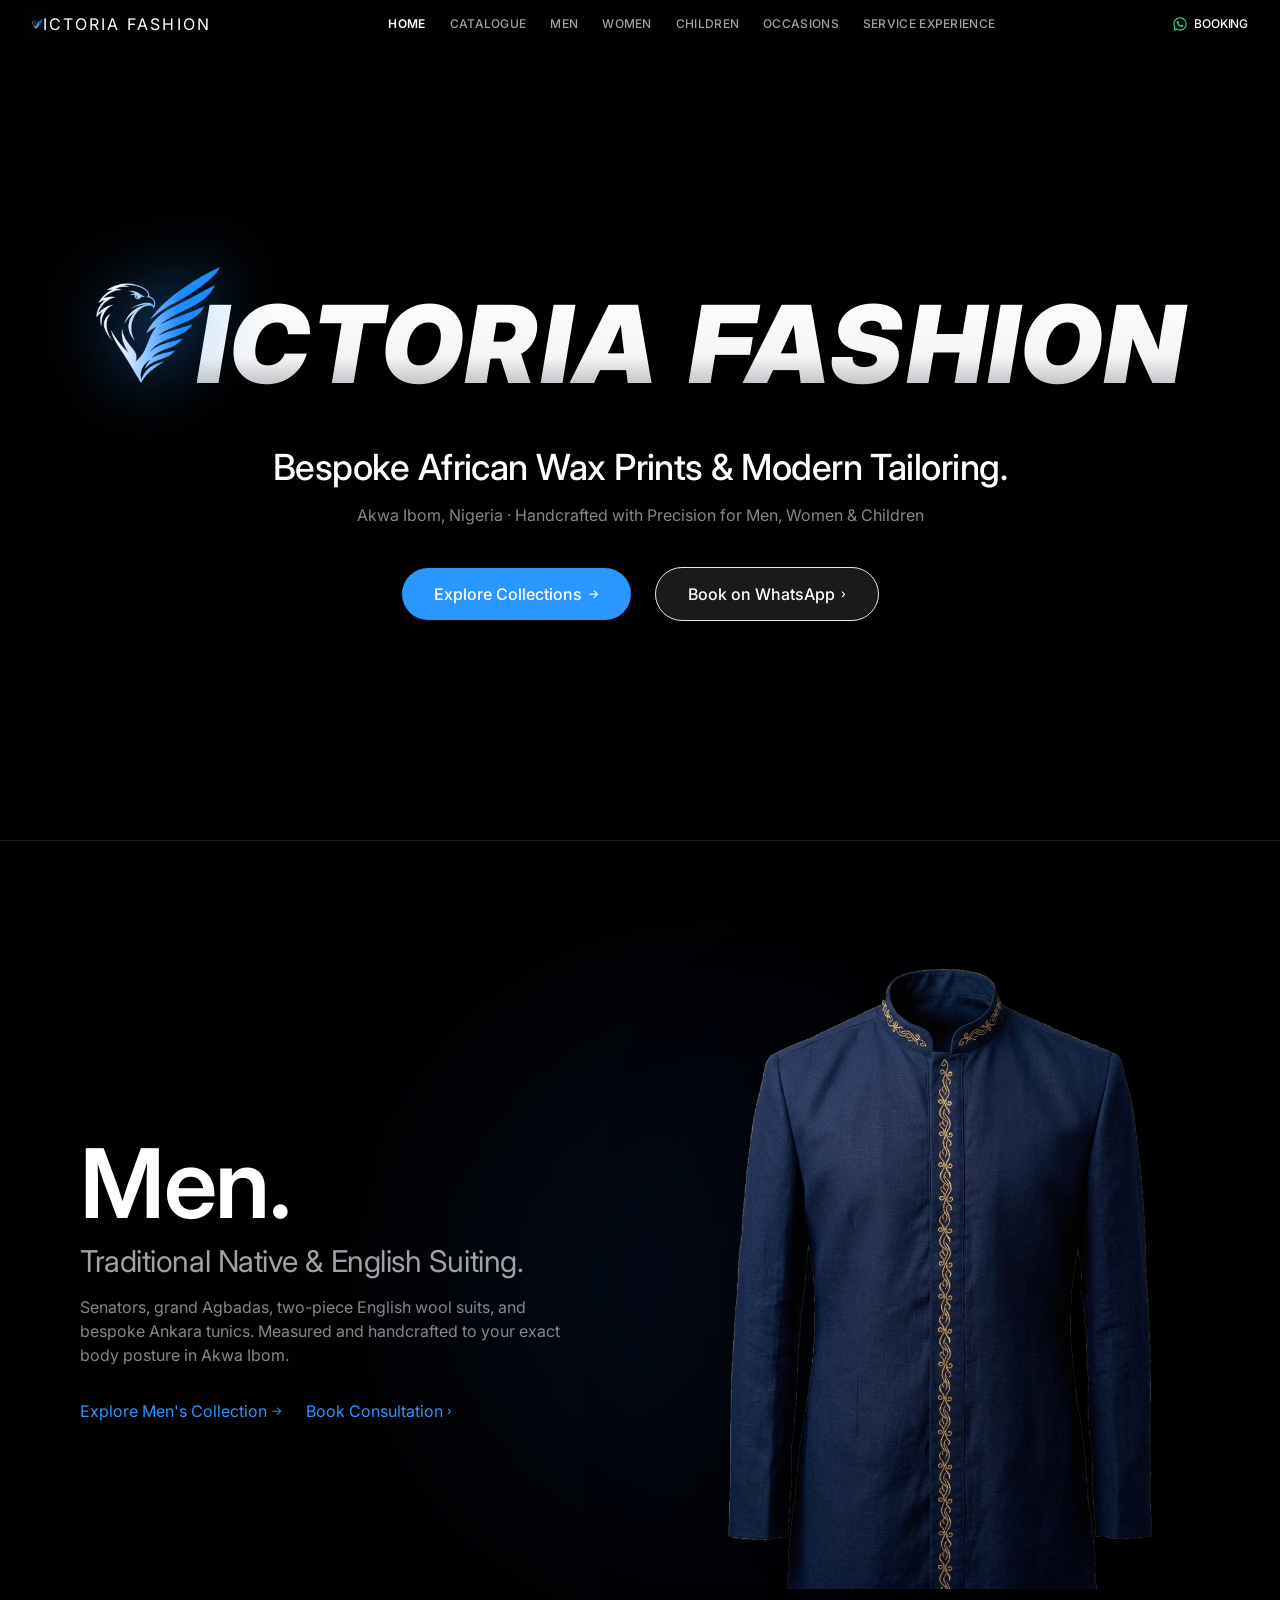
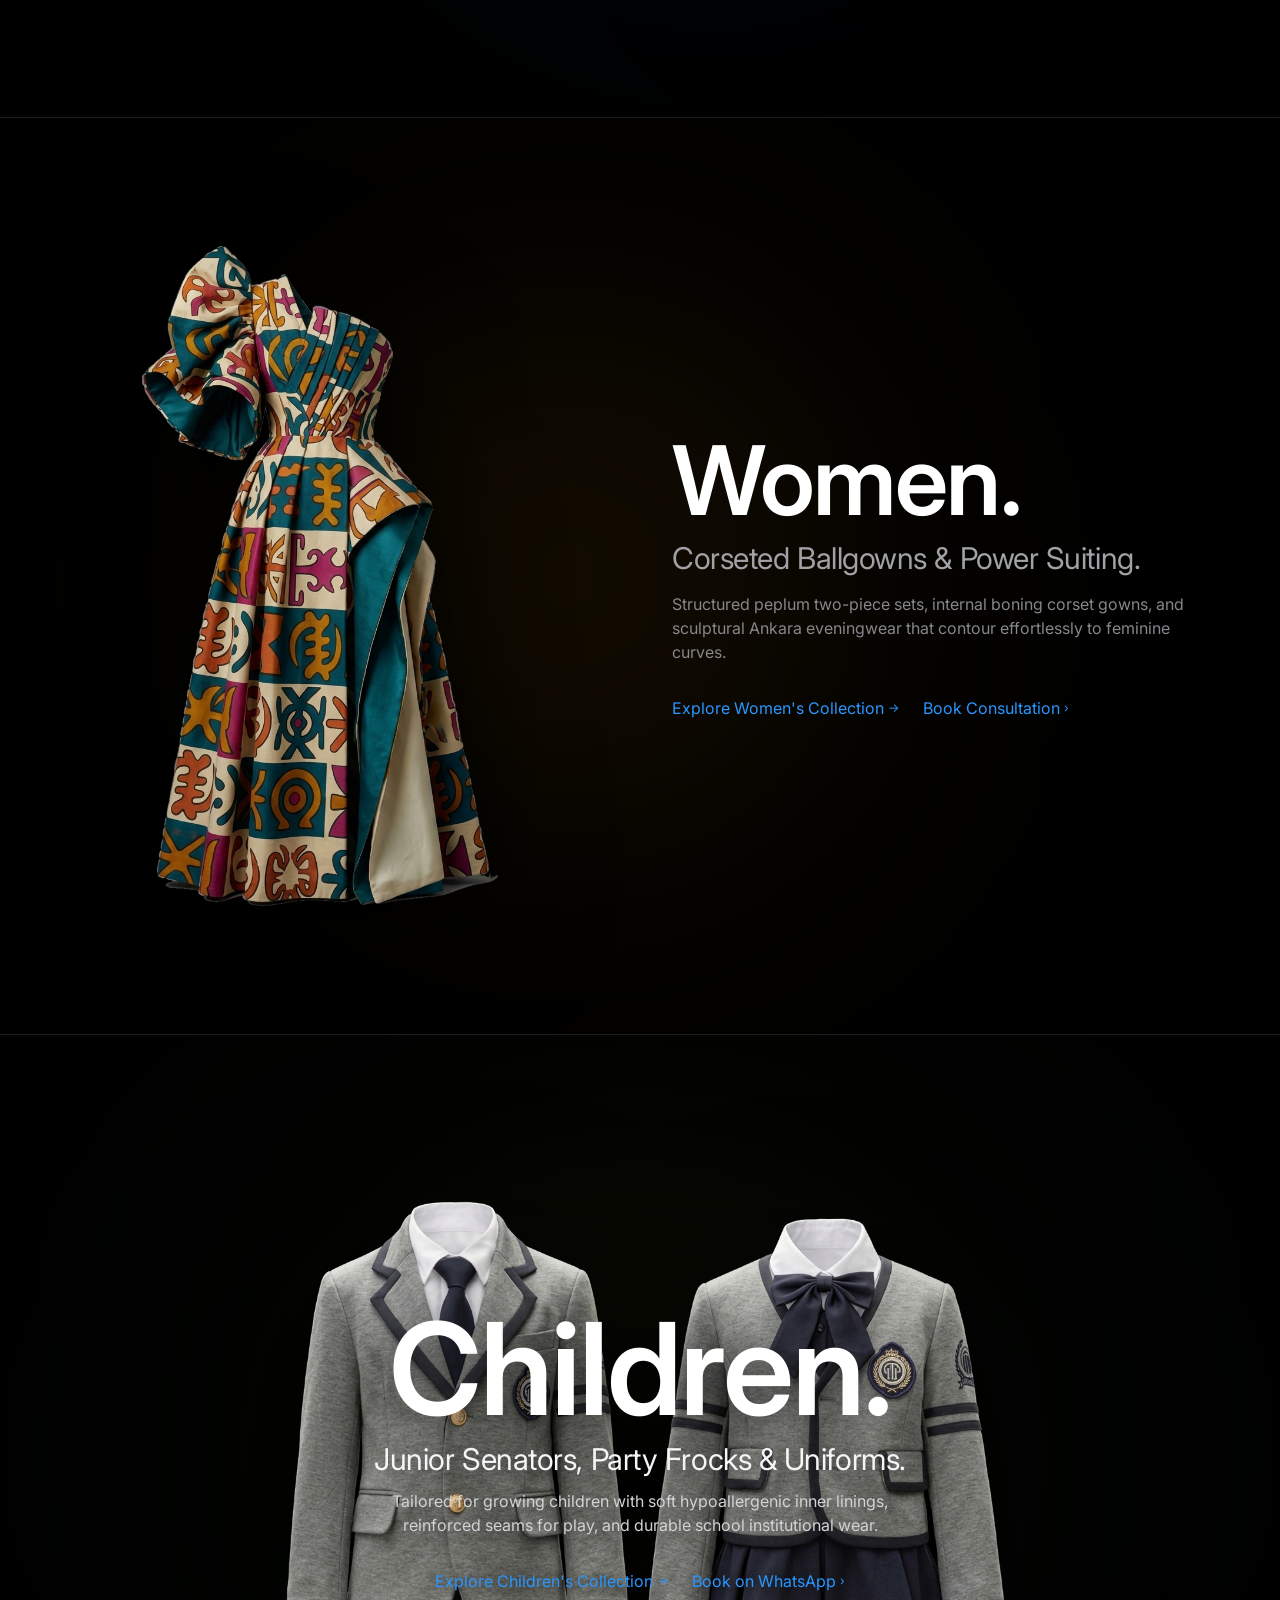
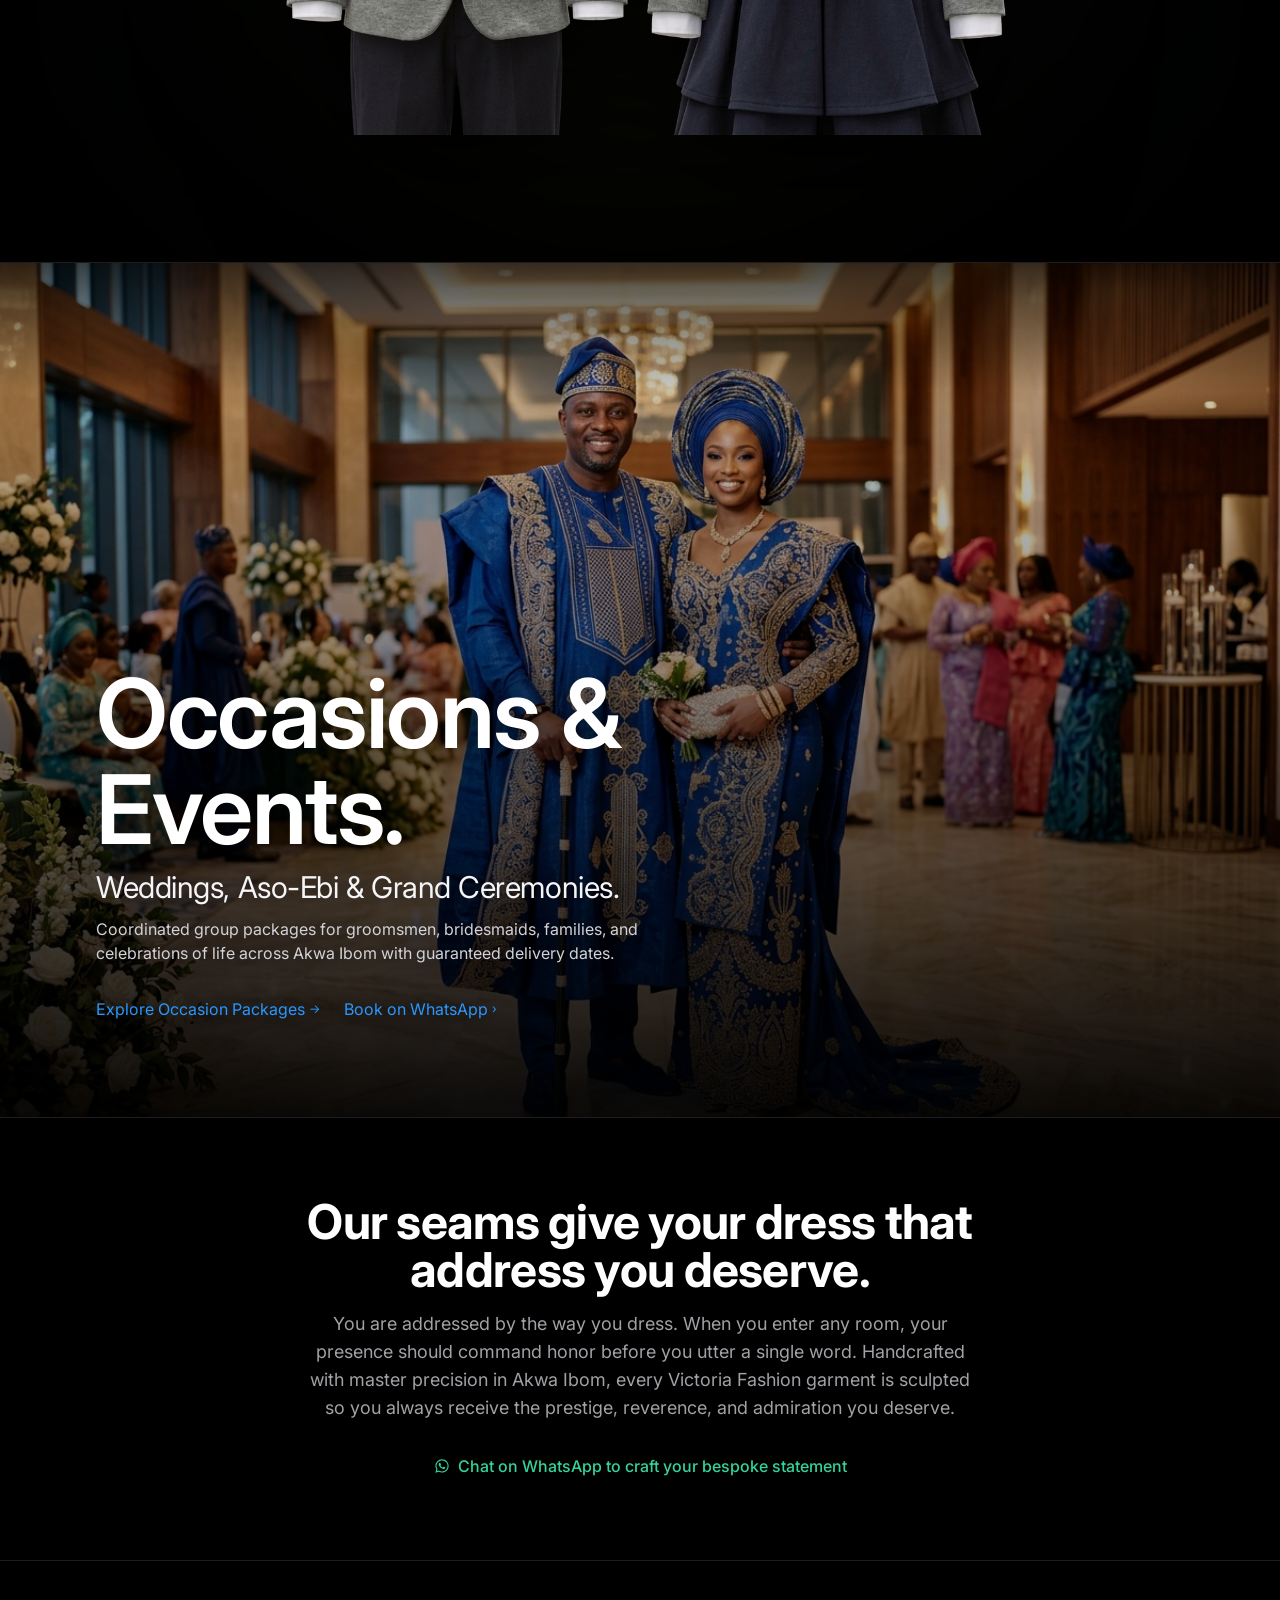
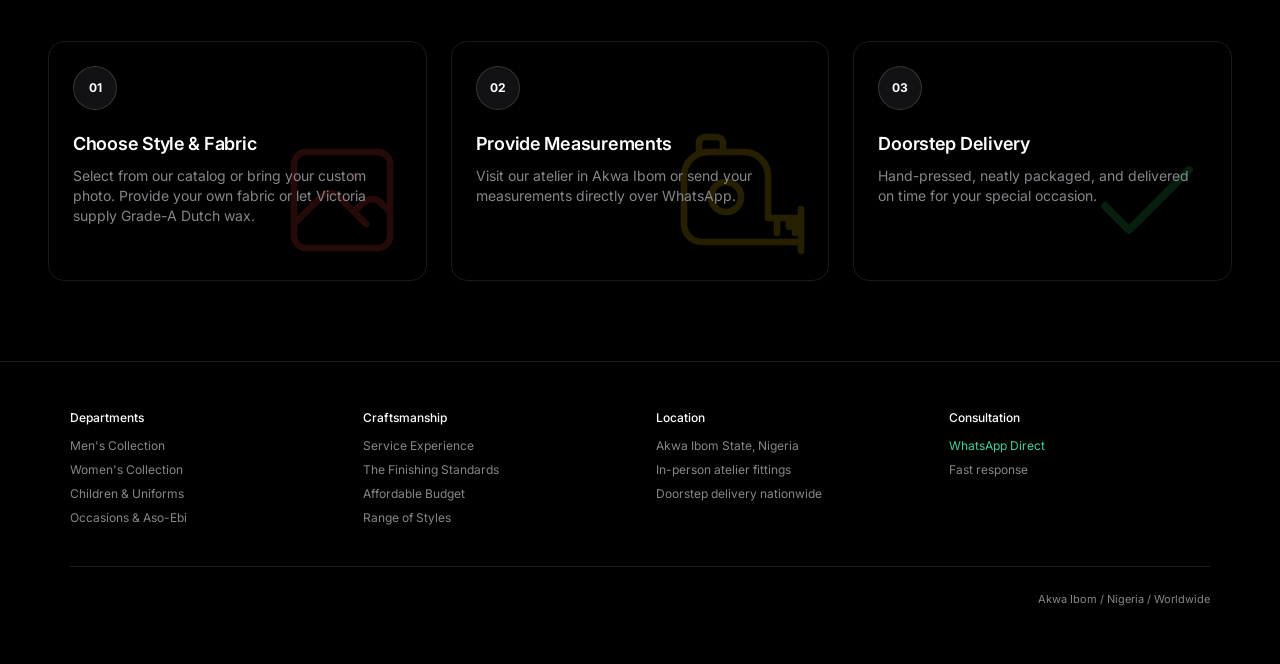
==== commit ce065856: "Redesign mobile drawer navigation and menu toggle to Apple standards" ====
--- a/index.html
+++ b/index.html
@@ -70,6 +70,140 @@
           display: inline-block;
         }
       }
+
+      /* Mobile Overlay for Men & Women (Desktop 100% preserved >= 1024px) */
+      @media (max-width: 1023px) {
+        .mobile-overlay-section {
+          min-height: 75vh !important;
+          padding-top: 5rem !important;
+          padding-bottom: 3.5rem !important;
+          padding-left: 1.5rem !important;
+          padding-right: 1.5rem !important;
+          display: flex !important;
+          flex-direction: column !important;
+          justify-content: flex-end !important;
+          position: relative !important;
+          overflow: hidden !important;
+        }
+        .mobile-overlay-section .grid-wrapper {
+          display: flex !important;
+          flex-direction: column !important;
+          justify-content: flex-end !important;
+          width: 100% !important;
+          margin: 0 !important;
+        }
+        .mobile-overlay-section .mobile-garment-wrapper {
+          position: absolute !important;
+          top: 0 !important;
+          left: 0 !important;
+          right: 0 !important;
+          height: 72% !important;
+          display: flex !important;
+          justify-content: center !important;
+          align-items: flex-start !important;
+          pointer-events: none !important;
+          z-index: 1 !important;
+          order: 1 !important;
+        }
+        .mobile-overlay-section .mobile-garment-wrapper div {
+          width: 100% !important;
+          height: 100% !important;
+          max-width: none !important;
+          display: flex !important;
+          justify-content: center !important;
+          align-items: flex-start !important;
+        }
+        .mobile-overlay-section .mobile-garment-wrapper img {
+          width: 100% !important;
+          height: 100% !important;
+          object-fit: contain !important;
+          object-position: top center !important;
+          max-height: none !important;
+          filter: drop-shadow(0 20px 40px rgba(0, 0, 0, 0.85)) !important;
+        }
+        .mobile-overlay-section .mobile-scrim {
+          position: absolute !important;
+          inset: 0 !important;
+          background: linear-gradient(to top, rgba(0,0,0,0.98) 0%, rgba(0,0,0,0.85) 35%, rgba(0,0,0,0.4) 58%, transparent 78%) !important;
+          pointer-events: none !important;
+          z-index: 2 !important;
+        }
+        .mobile-overlay-section .mobile-text-wrapper {
+          position: relative !important;
+          z-index: 10 !important;
+          order: 2 !important;
+          text-align: left !important;
+        }
+        .mobile-overlay-section .mobile-text-wrapper h2 {
+          font-size: 2.25rem !important;
+          line-height: 1.1 !important;
+          font-weight: 600 !important;
+          margin-bottom: 0.5rem !important;
+          color: #fff !important;
+          filter: drop-shadow(0 4px 20px rgba(0, 0, 0, 0.9)) !important;
+        }
+        .mobile-overlay-section .mobile-text-wrapper .section-subhead {
+          font-size: 1.125rem !important;
+          line-height: 1.35 !important;
+          color: #f5f5f7 !important;
+          margin-bottom: 0.75rem !important;
+          filter: drop-shadow(0 2px 10px rgba(0, 0, 0, 0.9)) !important;
+        }
+        .mobile-overlay-section .mobile-text-wrapper .section-desc {
+          font-size: 0.8125rem !important;
+          line-height: 1.45 !important;
+          color: #d2d2d7 !important;
+          margin-bottom: 1.5rem !important;
+          filter: drop-shadow(0 2px 8px rgba(0, 0, 0, 0.9)) !important;
+        }
+        .mobile-overlay-section .mobile-text-wrapper .section-links {
+          display: flex !important;
+          flex-wrap: wrap !important;
+          gap: 1.25rem !important;
+          font-size: 0.875rem !important;
+        }
+        .mobile-overlay-section .mobile-text-wrapper .section-links button {
+          filter: drop-shadow(0 2px 8px rgba(0, 0, 0, 0.9)) !important;
+        }
+
+        /* Apple-Grade Mobile Navigation Drawer & Toggle */
+        #mobile-drawer {
+          background-color: #000000 !important;
+          background: #000000 !important;
+          opacity: 1 !important;
+        }
+
+        #mobile-menu-toggle .hamburger-line-1 {
+          transform-origin: center;
+          transition: transform 0.28s cubic-bezier(0.25, 0.1, 0.25, 1);
+        }
+        #mobile-menu-toggle .hamburger-line-2 {
+          transition: opacity 0.2s ease, transform 0.2s ease;
+        }
+        #mobile-menu-toggle .hamburger-line-3 {
+          transform-origin: center;
+          transition: transform 0.28s cubic-bezier(0.25, 0.1, 0.25, 1);
+        }
+
+        #mobile-menu-toggle.is-active .hamburger-line-1 {
+          transform: translateY(5.25px) rotate(45deg);
+        }
+        #mobile-menu-toggle.is-active .hamburger-line-2 {
+          opacity: 0;
+          transform: scaleX(0);
+        }
+        #mobile-menu-toggle.is-active .hamburger-line-3 {
+          transform: translateY(-5.25px) rotate(-45deg);
+        }
+
+        .mobile-nav-link {
+          font-family: -apple-system, BlinkMacSystemFont, 'SF Pro Display', 'SF Pro Text', 'Segoe UI', Roboto, sans-serif;
+          letter-spacing: -0.015em;
+        }
+        .mobile-nav-link:active {
+          opacity: 0.6;
+        }
+      }
     </style>
   </head>
   <body class="bg-black text-[#f5f5f7] font-apple antialiased selection:bg-[#0071e3] selection:text-white overflow-x-hidden min-h-screen flex flex-col">
@@ -116,49 +250,77 @@
             <span class="hidden sm:inline">BOOKING</span>
           </button>
 
-          <!-- Mobile Menu Button -->
+          <!-- Mobile Menu Button (Apple Minimalist Morphing Toggle) -->
           <button
             id="mobile-menu-toggle"
-            class="lg:hidden text-white p-1"
-            aria-label="Toggle menu"
+            class="lg:hidden text-white p-2 -mr-1.5 focus:outline-none flex items-center justify-center transition-colors cursor-pointer"
+            aria-label="Toggle navigation menu"
+            aria-expanded="false"
           >
-            <svg class="w-5 h-5" fill="none" stroke="currentColor" viewBox="0 0 24 24"><path stroke-linecap="round" stroke-linejoin="round" stroke-width="2" d="M4 6h16M4 12h16M4 18h16"/></svg>
+            <div class="w-4 h-[12px] relative flex flex-col justify-between pointer-events-none">
+              <span class="hamburger-line-1 block h-[1.5px] w-full bg-[#f5f5f7] rounded-full"></span>
+              <span class="hamburger-line-2 block h-[1.5px] w-full bg-[#f5f5f7] rounded-full"></span>
+              <span class="hamburger-line-3 block h-[1.5px] w-full bg-[#f5f5f7] rounded-full"></span>
+            </div>
           </button>
         </div>
       </div>
 
-      <!-- Mobile Drawer -->
-      <div id="mobile-drawer" class="hidden lg:hidden fixed inset-x-0 top-[48px] bg-black/98 backdrop-blur-2xl border-b border-white/10 px-8 py-8 h-[calc(100vh-48px)] overflow-y-auto z-50 flex flex-col space-y-6 text-left">
-        <button data-nav-target="home" class="text-xl font-medium border-b border-[#242426] pb-3 flex items-center justify-between text-white font-bold">
-          <span>HOME</span><span class="text-sm text-neutral-600">›</span>
-        </button>
-        <button data-nav-target="catalogue" class="text-xl font-medium border-b border-[#242426] pb-3 flex items-center justify-between text-[#a1a1a6]">
-          <span>CATALOGUE</span><span class="text-sm text-neutral-600">›</span>
-        </button>
-        <button data-nav-target="men" class="text-xl font-medium border-b border-[#242426] pb-3 flex items-center justify-between text-[#a1a1a6]">
-          <span>MEN</span><span class="text-sm text-neutral-600">›</span>
-        </button>
-        <button data-nav-target="women" class="text-xl font-medium border-b border-[#242426] pb-3 flex items-center justify-between text-[#a1a1a6]">
-          <span>WOMEN</span><span class="text-sm text-neutral-600">›</span>
-        </button>
-        <button data-nav-target="children" class="text-xl font-medium border-b border-[#242426] pb-3 flex items-center justify-between text-[#a1a1a6]">
-          <span>CHILDREN</span><span class="text-sm text-neutral-600">›</span>
-        </button>
-        <button data-nav-target="occasions" class="text-xl font-medium border-b border-[#242426] pb-3 flex items-center justify-between text-[#a1a1a6]">
-          <span>OCCASIONS</span><span class="text-sm text-neutral-600">›</span>
-        </button>
-        <button data-nav-target="experience" class="text-xl font-medium border-b border-[#242426] pb-3 flex items-center justify-between text-[#a1a1a6]">
-          <span>SERVICE EXPERIENCE</span><span class="text-sm text-neutral-600">›</span>
-        </button>
-
-        <div class="pt-4">
+      <!-- Mobile Navigation Drawer (Apple Mobile Standard: 100% Jet Black, Zero Bleed-Through) -->
+      <div 
+        id="mobile-drawer" 
+        class="hidden lg:hidden fixed inset-0 top-[48px] h-[calc(100dvh-48px)] w-full overflow-y-auto overscroll-contain z-[1000] flex-col justify-between px-6 pt-5 pb-8 text-left"
+        style="background-color: #000000 !important; background: #000000 !important;"
+      >
+        <!-- Nav Links List -->
+        <nav class="flex flex-col w-full" aria-label="Mobile navigation">
+          <button data-nav-target="home" class="mobile-nav-link group w-full text-left py-3.5 flex items-center justify-between border-b border-[#1d1d1f] transition-all">
+            <span class="text-[25px] font-semibold tracking-tight text-[#f5f5f7] group-hover:text-white transition-colors">Home</span>
+            <svg class="w-3.5 h-3.5 text-[#424245] group-hover:text-[#86868b] transition-colors" fill="none" stroke="currentColor" stroke-width="2.5" viewBox="0 0 24 24"><path stroke-linecap="round" stroke-linejoin="round" d="M9 5l7 7-7 7"/></svg>
+          </button>
+          
+          <button data-nav-target="catalogue" class="mobile-nav-link group w-full text-left py-3.5 flex items-center justify-between border-b border-[#1d1d1f] transition-all">
+            <span class="text-[25px] font-semibold tracking-tight text-[#86868b] group-hover:text-white transition-colors">Catalogue</span>
+            <svg class="w-3.5 h-3.5 text-[#424245] group-hover:text-[#86868b] transition-colors" fill="none" stroke="currentColor" stroke-width="2.5" viewBox="0 0 24 24"><path stroke-linecap="round" stroke-linejoin="round" d="M9 5l7 7-7 7"/></svg>
+          </button>
+          
+          <button data-nav-target="men" class="mobile-nav-link group w-full text-left py-3.5 flex items-center justify-between border-b border-[#1d1d1f] transition-all">
+            <span class="text-[25px] font-semibold tracking-tight text-[#86868b] group-hover:text-white transition-colors">Men</span>
+            <svg class="w-3.5 h-3.5 text-[#424245] group-hover:text-[#86868b] transition-colors" fill="none" stroke="currentColor" stroke-width="2.5" viewBox="0 0 24 24"><path stroke-linecap="round" stroke-linejoin="round" d="M9 5l7 7-7 7"/></svg>
+          </button>
+          
+          <button data-nav-target="women" class="mobile-nav-link group w-full text-left py-3.5 flex items-center justify-between border-b border-[#1d1d1f] transition-all">
+            <span class="text-[25px] font-semibold tracking-tight text-[#86868b] group-hover:text-white transition-colors">Women</span>
+            <svg class="w-3.5 h-3.5 text-[#424245] group-hover:text-[#86868b] transition-colors" fill="none" stroke="currentColor" stroke-width="2.5" viewBox="0 0 24 24"><path stroke-linecap="round" stroke-linejoin="round" d="M9 5l7 7-7 7"/></svg>
+          </button>
+          
+          <button data-nav-target="children" class="mobile-nav-link group w-full text-left py-3.5 flex items-center justify-between border-b border-[#1d1d1f] transition-all">
+            <span class="text-[25px] font-semibold tracking-tight text-[#86868b] group-hover:text-white transition-colors">Children</span>
+            <svg class="w-3.5 h-3.5 text-[#424245] group-hover:text-[#86868b] transition-colors" fill="none" stroke="currentColor" stroke-width="2.5" viewBox="0 0 24 24"><path stroke-linecap="round" stroke-linejoin="round" d="M9 5l7 7-7 7"/></svg>
+          </button>
+          
+          <button data-nav-target="occasions" class="mobile-nav-link group w-full text-left py-3.5 flex items-center justify-between border-b border-[#1d1d1f] transition-all">
+            <span class="text-[25px] font-semibold tracking-tight text-[#86868b] group-hover:text-white transition-colors">Occasions</span>
+            <svg class="w-3.5 h-3.5 text-[#424245] group-hover:text-[#86868b] transition-colors" fill="none" stroke="currentColor" stroke-width="2.5" viewBox="0 0 24 24"><path stroke-linecap="round" stroke-linejoin="round" d="M9 5l7 7-7 7"/></svg>
+          </button>
+          
+          <button data-nav-target="experience" class="mobile-nav-link group w-full text-left py-3.5 flex items-center justify-between border-b border-[#1d1d1f] transition-all">
+            <span class="text-[25px] font-semibold tracking-tight text-[#86868b] group-hover:text-white transition-colors">Service Experience</span>
+            <svg class="w-3.5 h-3.5 text-[#424245] group-hover:text-[#86868b] transition-colors" fill="none" stroke="currentColor" stroke-width="2.5" viewBox="0 0 24 24"><path stroke-linecap="round" stroke-linejoin="round" d="M9 5l7 7-7 7"/></svg>
+          </button>
+        </nav>
+
+        <!-- Bottom Luxury Atelier Action -->
+        <div class="pt-6 pb-2 w-full">
           <button
-            onclick="window.VictoriaApp.openBooking('', 'Men')"
-            class="w-full bg-[#25D366] hover:bg-[#20bd5a] text-black font-semibold py-3.5 rounded-full text-sm flex items-center justify-center gap-2"
+            onclick="window.VictoriaApp.openBooking('', 'General')"
+            class="w-full py-4 rounded-full font-semibold text-sm text-white tracking-wide flex items-center justify-center gap-2.5 transition-all duration-200 active:scale-[0.98]"
+            style="background: linear-gradient(135deg, #25D366 0%, #0d9668 100%); border: 1px solid rgba(255, 255, 255, 0.2); box-shadow: 0 10px 25px -5px rgba(37, 211, 102, 0.4), inset 0 1px 0 rgba(255, 255, 255, 0.3);"
           >
-            <svg class="w-4 h-4 fill-black" viewBox="0 0 24 24"><path d="M12.04 2C6.58 2 2.13 6.45 2.13 11.91C2.13 13.66 2.59 15.36 3.45 16.86L2.05 22L7.3 20.62C8.75 21.41 10.38 21.83 12.04 21.83C17.5 21.83 21.95 17.38 21.95 11.92C21.95 9.27 20.92 6.78 19.05 4.91C17.18 3.03 14.69 2 12.04 2M12.05 3.67C14.25 3.67 16.31 4.53 17.87 6.09C19.42 7.65 20.28 9.72 20.28 11.92C20.28 16.46 16.58 20.15 12.04 20.15C10.56 20.15 9.11 19.76 7.85 19L7.55 18.83L4.43 19.65L5.26 16.61L5.06 16.29C4.24 14.99 3.8 13.47 3.8 11.91C3.81 7.37 7.5 3.67 12.05 3.67M8.53 7.33C8.37 7.33 8.1 7.39 7.87 7.64C7.65 7.89 7.02 8.48 7.02 9.68C7.02 10.88 7.89 12.04 8.01 12.2C8.13 12.37 9.72 14.82 12.16 15.87C12.74 16.12 13.19 16.27 13.55 16.38C14.13 16.57 14.66 16.54 15.08 16.48C15.55 16.41 16.52 15.89 16.72 15.33C16.92 14.77 16.92 14.29 16.86 14.2C16.8 14.1 16.64 14.04 16.4 13.92C16.16 13.8 15.01 13.23 14.8 13.15C14.59 13.07 14.43 13.03 14.27 13.27C14.11 13.51 13.65 14.04 13.51 14.2C13.37 14.36 13.23 14.38 12.99 14.26C12.75 14.14 11.98 13.89 11.07 13.08C10.36 12.45 9.88 11.67 9.74 11.43C9.6 11.19 9.73 11.06 9.85 10.94C9.96 10.83 10.09 10.66 10.21 10.52C10.33 10.38 10.37 10.28 10.45 10.12C10.53 9.96 10.49 9.82 10.43 9.7C10.37 9.58 9.91 8.45 9.72 7.99C9.53 7.54 9.34 7.6 9.19 7.59C9.05 7.58 8.89 7.58 8.73 7.58L8.53 7.33Z"/></svg>
+            <svg class="w-4 h-4 fill-white shrink-0" viewBox="0 0 24 24"><path d="M12.04 2C6.58 2 2.13 6.45 2.13 11.91C2.13 13.66 2.59 15.36 3.45 16.86L2.05 22L7.3 20.62C8.75 21.41 10.38 21.83 12.04 21.83C17.5 21.83 21.95 17.38 21.95 11.92C21.95 9.27 20.92 6.78 19.05 4.91C17.18 3.03 14.69 2 12.04 2M12.05 3.67C14.25 3.67 16.31 4.53 17.87 6.09C19.42 7.65 20.28 9.72 20.28 11.92C20.28 16.46 16.58 20.15 12.04 20.15C10.56 20.15 9.11 19.76 7.85 19L7.55 18.83L4.43 19.65L5.26 16.61L5.06 16.29C4.24 14.99 3.8 13.47 3.8 11.91C3.81 7.37 7.5 3.67 12.05 3.67M8.53 7.33C8.37 7.33 8.1 7.39 7.87 7.64C7.65 7.89 7.02 8.48 7.02 9.68C7.02 10.88 7.89 12.04 8.01 12.2C8.13 12.37 9.72 14.82 12.16 15.87C12.74 16.12 13.19 16.27 13.55 16.38C14.13 16.57 14.66 16.54 15.08 16.48C15.55 16.41 16.52 15.89 16.72 15.33C16.92 14.77 16.92 14.29 16.86 14.2C16.8 14.1 16.64 14.04 16.4 13.92C16.16 13.8 15.01 13.23 14.8 13.15C14.59 13.07 14.43 13.03 14.27 13.27C14.11 13.51 13.65 14.04 13.51 14.2C13.37 14.36 13.23 14.38 12.99 14.26C12.75 14.14 11.98 13.89 11.07 13.08C10.36 12.45 9.88 11.67 9.74 11.43C9.6 11.19 9.73 11.06 9.85 10.94C9.96 10.83 10.09 10.66 10.21 10.52C10.33 10.38 10.37 10.28 10.45 10.12C10.53 9.96 10.49 9.82 10.43 9.7C10.37 9.58 9.91 8.45 9.72 7.99C9.53 7.54 9.34 7.6 9.19 7.59C9.05 7.58 8.89 7.58 8.73 7.58L8.53 7.33Z"/></svg>
             <span>Chat with Victoria on WhatsApp</span>
           </button>
+          <p class="text-center text-[11px] tracking-wider text-[#86868b] mt-3">Akwa Ibom Atelier · Handcrafted Haute Couture</p>
         </div>
       </div>
     </header>
@@ -222,16 +384,17 @@
         </section>
 
         <!-- 2. MEN SECTION -->
-        <section class="relative w-full py-20 sm:py-32 px-6 sm:px-12 lg:px-20 border-t border-[#1d1d1f] overflow-hidden bg-black">
+        <section class="mobile-overlay-section relative w-full py-20 sm:py-32 px-6 sm:px-12 lg:px-20 border-t border-[#1d1d1f] overflow-hidden bg-black">
+          <div class="mobile-scrim lg:hidden"></div>
           <div class="absolute right-1/4 top-1/2 -translate-y-1/2 w-[500px] h-[500px] bg-blue-600/10 blur-[130px] pointer-events-none rounded-full"></div>
-          <div class="max-w-[1300px] mx-auto grid grid-cols-1 lg:grid-cols-12 gap-10 lg:gap-16 items-center">
-            <div class="lg:col-span-6 text-left z-10">
+          <div class="grid-wrapper max-w-[1300px] mx-auto grid grid-cols-1 lg:grid-cols-12 gap-10 lg:gap-16 items-center">
+            <div class="mobile-text-wrapper lg:col-span-6 text-left z-10">
               <h2 class="font-apple text-5xl sm:text-7xl lg:text-8xl font-semibold tracking-tight text-white mb-3">Men.</h2>
-              <p class="text-xl sm:text-3xl text-[#a1a1a6] font-normal tracking-tight mb-4">Traditional Native & English Suiting.</p>
-              <p class="text-sm sm:text-base text-[#86868b] leading-relaxed mb-8 font-normal max-w-lg">
+              <p class="section-subhead text-xl sm:text-3xl text-[#a1a1a6] font-normal tracking-tight mb-4">Traditional Native & English Suiting.</p>
+              <p class="section-desc text-sm sm:text-base text-[#86868b] leading-relaxed mb-8 font-normal max-w-lg">
                 Senators, grand Agbadas, two-piece English wool suits, and bespoke Ankara tunics. Measured and handcrafted to your exact body posture in Akwa Ibom.
               </p>
-              <div class="flex flex-wrap items-center gap-6 text-sm sm:text-base">
+              <div class="section-links flex flex-wrap items-center gap-6 text-sm sm:text-base">
                 <button data-nav-target="men" class="text-[#2997ff] hover:underline inline-flex items-center gap-1 font-normal">
                   <span>Explore Men's Collection</span><span class="text-xs">→</span>
                 </button>
@@ -240,7 +403,7 @@
                 </button>
               </div>
             </div>
-            <div class="lg:col-span-6 flex justify-center lg:justify-end z-10">
+            <div class="mobile-garment-wrapper lg:col-span-6 flex justify-center lg:justify-end z-10">
               <div class="w-full max-w-[520px] flex justify-center lg:justify-end">
                 <img src="./images/men-garment.png" alt="Victoria Fashion Bespoke Men Native Tunic" class="w-full h-auto max-h-[620px] object-contain drop-shadow-[0_25px_60px_rgba(0,0,0,0.85)]" loading="lazy" />
               </div>
@@ -249,21 +412,22 @@
         </section>
 
         <!-- 3. WOMEN SECTION -->
-        <section class="relative w-full py-20 sm:py-32 px-6 sm:px-12 lg:px-20 border-t border-[#1d1d1f] overflow-hidden bg-black">
+        <section class="mobile-overlay-section relative w-full py-20 sm:py-32 px-6 sm:px-12 lg:px-20 border-t border-[#1d1d1f] overflow-hidden bg-black">
+          <div class="mobile-scrim lg:hidden"></div>
           <div class="absolute left-1/4 top-1/2 -translate-y-1/2 w-[500px] h-[500px] bg-amber-500/10 blur-[140px] pointer-events-none rounded-full"></div>
-          <div class="max-w-[1300px] mx-auto grid grid-cols-1 lg:grid-cols-12 gap-10 lg:gap-16 items-center">
-            <div class="lg:col-span-6 flex justify-center lg:justify-start z-10 order-2 lg:order-1">
+          <div class="grid-wrapper max-w-[1300px] mx-auto grid grid-cols-1 lg:grid-cols-12 gap-10 lg:gap-16 items-center">
+            <div class="mobile-garment-wrapper lg:col-span-6 flex justify-center lg:justify-start z-10 order-2 lg:order-1">
               <div class="w-full max-w-[480px] flex justify-center lg:justify-start">
                 <img src="./images/women-garment.png" alt="Victoria Fashion Bespoke Women One-Shoulder Gown" class="w-full h-auto max-h-[660px] object-contain drop-shadow-[0_25px_60px_rgba(0,0,0,0.9)]" loading="lazy" />
               </div>
             </div>
-            <div class="lg:col-span-6 text-left z-10 order-1 lg:order-2">
+            <div class="mobile-text-wrapper lg:col-span-6 text-left z-10 order-1 lg:order-2">
               <h2 class="font-apple text-5xl sm:text-7xl lg:text-8xl font-semibold tracking-tight text-white mb-3">Women.</h2>
-              <p class="text-xl sm:text-3xl text-[#a1a1a6] font-normal tracking-tight mb-4">Corseted Ballgowns & Power Suiting.</p>
-              <p class="text-sm sm:text-base text-[#86868b] leading-relaxed mb-8 font-normal max-w-lg">
+              <p class="section-subhead text-xl sm:text-3xl text-[#a1a1a6] font-normal tracking-tight mb-4">Corseted Ballgowns & Power Suiting.</p>
+              <p class="section-desc text-sm sm:text-base text-[#86868b] leading-relaxed mb-8 font-normal max-w-lg">
                 Structured peplum two-piece sets, internal boning corset gowns, and sculptural Ankara eveningwear that contour effortlessly to feminine curves.
               </p>
-              <div class="flex flex-wrap items-center gap-6 text-sm sm:text-base">
+              <div class="section-links flex flex-wrap items-center gap-6 text-sm sm:text-base">
                 <button data-nav-target="women" class="text-[#2997ff] hover:underline inline-flex items-center gap-1 font-normal">
                   <span>Explore Women's Collection</span><span class="text-xs">→</span>
                 </button>
--- a/css/style.css
+++ b/css/style.css
@@ -229,3 +229,159 @@
     display: inline-block;
   }
 }
+
+/* ===================================================
+   Mobile Overlay for Men & Women Sections
+   (Desktop layout is 100% preserved >= 1024px)
+   =================================================== */
+@media (max-width: 1023px) {
+  .mobile-overlay-section {
+    min-height: 75vh !important;
+    padding-top: 5rem !important;
+    padding-bottom: 3.5rem !important;
+    padding-left: 1.5rem !important;
+    padding-right: 1.5rem !important;
+    display: flex !important;
+    flex-direction: column !important;
+    justify-content: flex-end !important;
+    position: relative !important;
+    overflow: hidden !important;
+  }
+
+  .mobile-overlay-section .grid-wrapper {
+    display: flex !important;
+    flex-direction: column !important;
+    justify-content: flex-end !important;
+    width: 100% !important;
+    margin: 0 !important;
+  }
+
+  .mobile-overlay-section .mobile-garment-wrapper {
+    position: absolute !important;
+    top: 0 !important;
+    left: 0 !important;
+    right: 0 !important;
+    height: 72% !important;
+    display: flex !important;
+    justify-content: center !important;
+    align-items: flex-start !important;
+    pointer-events: none !important;
+    z-index: 1 !important;
+    order: 1 !important;
+  }
+
+  .mobile-overlay-section .mobile-garment-wrapper div {
+    width: 100% !important;
+    height: 100% !important;
+    max-width: none !important;
+    display: flex !important;
+    justify-content: center !important;
+    align-items: flex-start !important;
+  }
+
+  .mobile-overlay-section .mobile-garment-wrapper img {
+    width: 100% !important;
+    height: 100% !important;
+    object-fit: contain !important;
+    object-position: top center !important;
+    max-height: none !important;
+    filter: drop-shadow(0 20px 40px rgba(0, 0, 0, 0.85)) !important;
+  }
+
+  .mobile-overlay-section .mobile-scrim {
+    position: absolute !important;
+    inset: 0 !important;
+    background: linear-gradient(to top, rgba(0,0,0,0.98) 0%, rgba(0,0,0,0.85) 35%, rgba(0,0,0,0.4) 58%, transparent 78%) !important;
+    pointer-events: none !important;
+    z-index: 2 !important;
+  }
+
+  .mobile-overlay-section .mobile-text-wrapper {
+    position: relative !important;
+    z-index: 10 !important;
+    order: 2 !important;
+    text-align: left !important;
+  }
+
+  .mobile-overlay-section .mobile-text-wrapper h2 {
+    font-size: 2.25rem !important;
+    line-height: 1.1 !important;
+    font-weight: 600 !important;
+    margin-bottom: 0.5rem !important;
+    color: #fff !important;
+    filter: drop-shadow(0 4px 20px rgba(0, 0, 0, 0.9)) !important;
+  }
+
+  .mobile-overlay-section .mobile-text-wrapper .section-subhead {
+    font-size: 1.125rem !important;
+    line-height: 1.35 !important;
+    color: #f5f5f7 !important;
+    margin-bottom: 0.75rem !important;
+    filter: drop-shadow(0 2px 10px rgba(0, 0, 0, 0.9)) !important;
+  }
+
+  .mobile-overlay-section .mobile-text-wrapper .section-desc {
+    font-size: 0.8125rem !important;
+    line-height: 1.45 !important;
+    color: #d2d2d7 !important;
+    margin-bottom: 1.5rem !important;
+    filter: drop-shadow(0 2px 8px rgba(0, 0, 0, 0.9)) !important;
+  }
+
+  .mobile-overlay-section .mobile-text-wrapper .section-links {
+    display: flex !important;
+    flex-wrap: wrap !important;
+    gap: 1.25rem !important;
+    font-size: 0.875rem !important;
+  }
+
+  .mobile-overlay-section .mobile-text-wrapper .section-links button {
+    filter: drop-shadow(0 2px 8px rgba(0, 0, 0, 0.9)) !important;
+  }
+}
+
+/* ===================================================
+   Apple-Grade Mobile Navigation Drawer & Toggle
+   Desktop layout is 100% preserved (>= 1024px)
+   =================================================== */
+@media (max-width: 1023px) {
+  #mobile-drawer {
+    background-color: #000000 !important;
+    background: #000000 !important;
+    opacity: 1 !important;
+  }
+
+  /* Apple Menu Toggle Morphing Animation */
+  #mobile-menu-toggle .hamburger-line-1 {
+    transform-origin: center;
+    transition: transform 0.28s cubic-bezier(0.25, 0.1, 0.25, 1);
+  }
+  #mobile-menu-toggle .hamburger-line-2 {
+    transition: opacity 0.2s ease, transform 0.2s ease;
+  }
+  #mobile-menu-toggle .hamburger-line-3 {
+    transform-origin: center;
+    transition: transform 0.28s cubic-bezier(0.25, 0.1, 0.25, 1);
+  }
+
+  #mobile-menu-toggle.is-active .hamburger-line-1 {
+    transform: translateY(5.25px) rotate(45deg);
+  }
+  #mobile-menu-toggle.is-active .hamburger-line-2 {
+    opacity: 0;
+    transform: scaleX(0);
+  }
+  #mobile-menu-toggle.is-active .hamburger-line-3 {
+    transform: translateY(-5.25px) rotate(-45deg);
+  }
+
+  /* Mobile Nav Links */
+  .mobile-nav-link {
+    font-family: -apple-system, BlinkMacSystemFont, 'SF Pro Display', 'SF Pro Text', 'Segoe UI', Roboto, sans-serif;
+    letter-spacing: -0.015em;
+  }
+  .mobile-nav-link:active {
+    opacity: 0.6;
+  }
+}
+
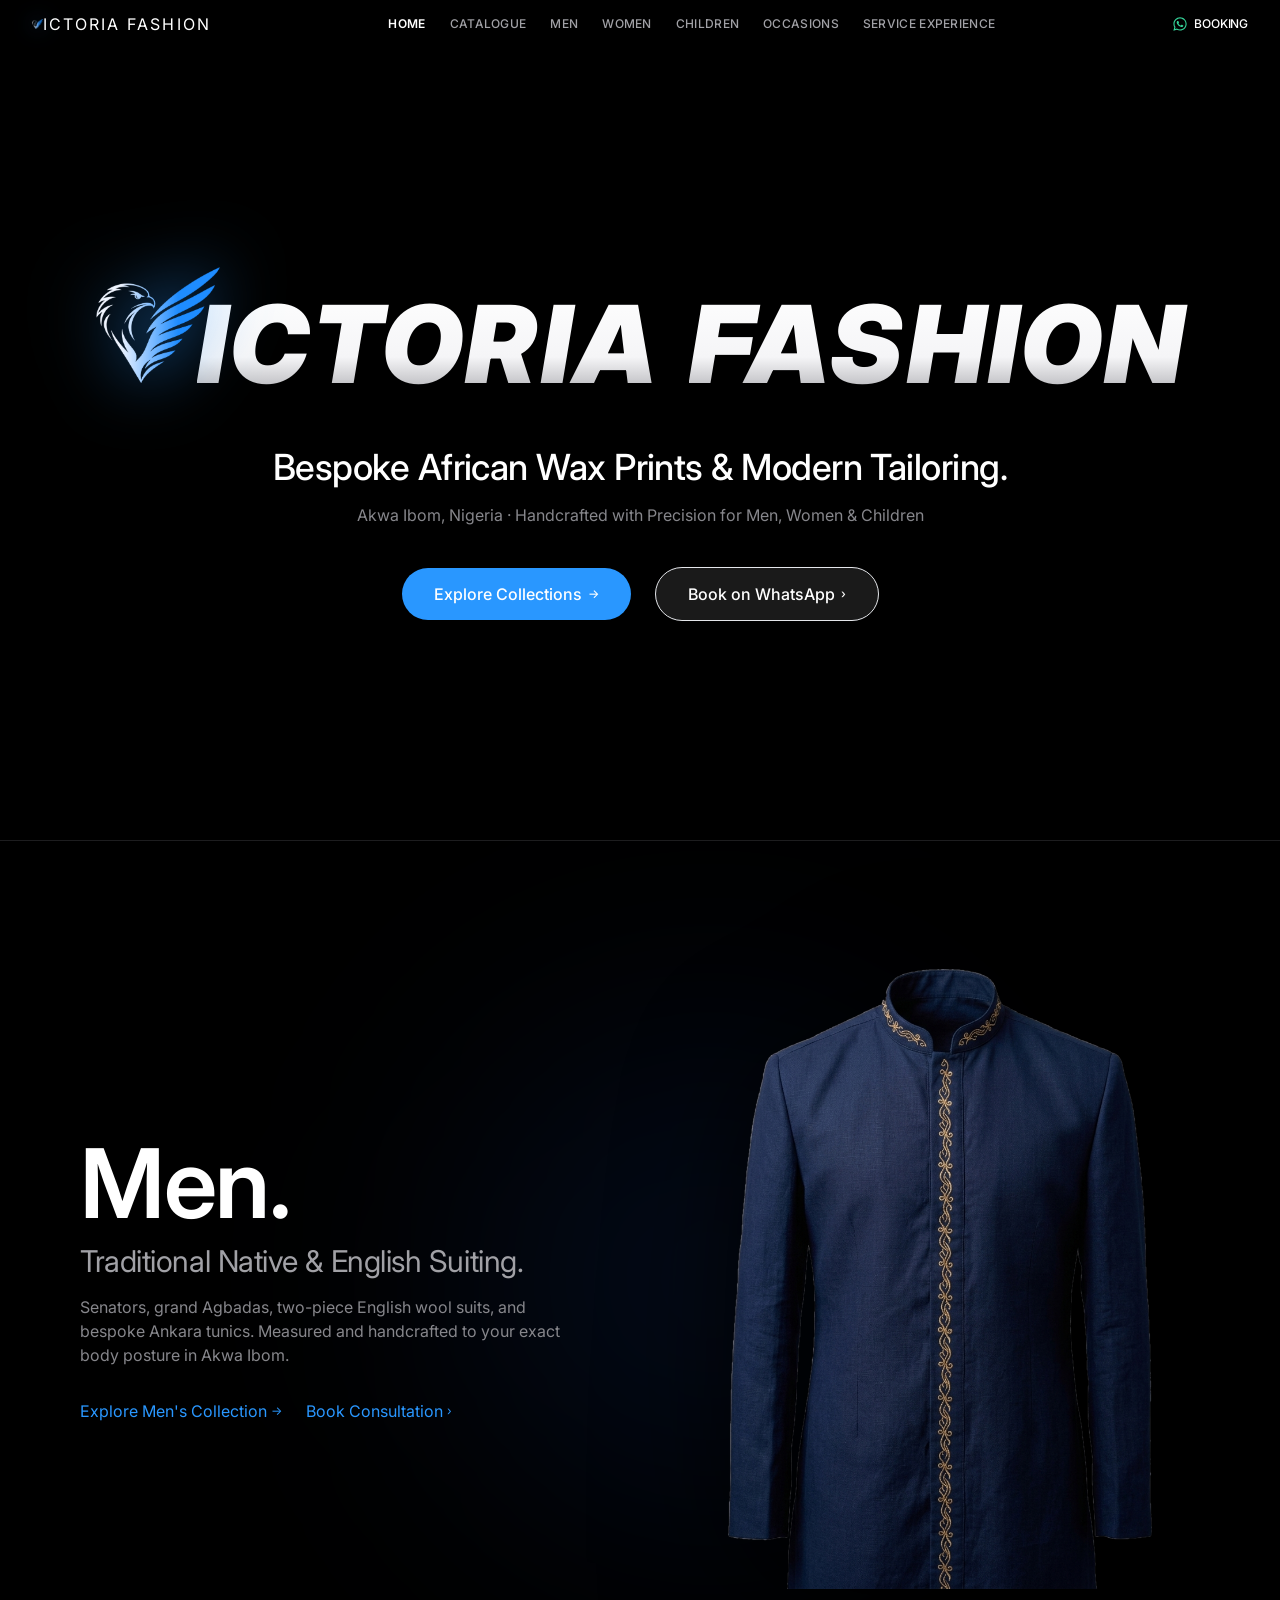
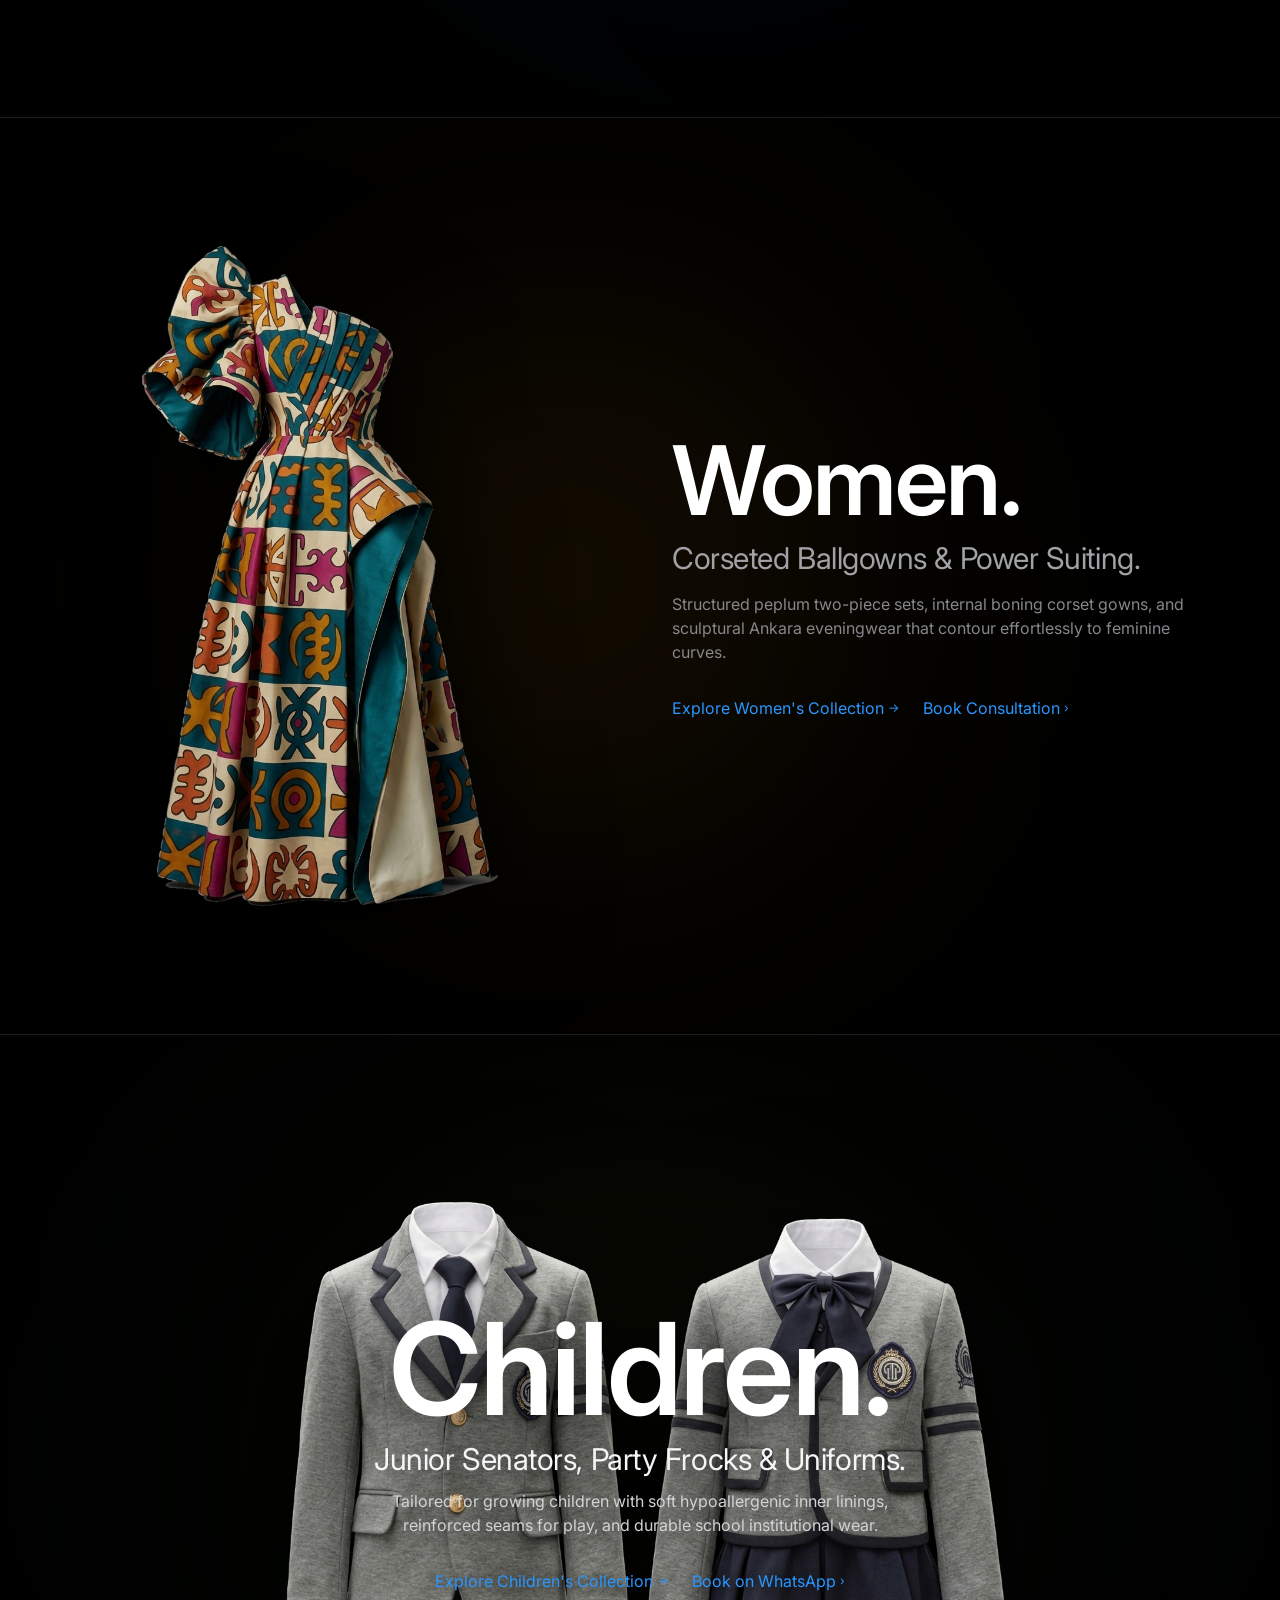
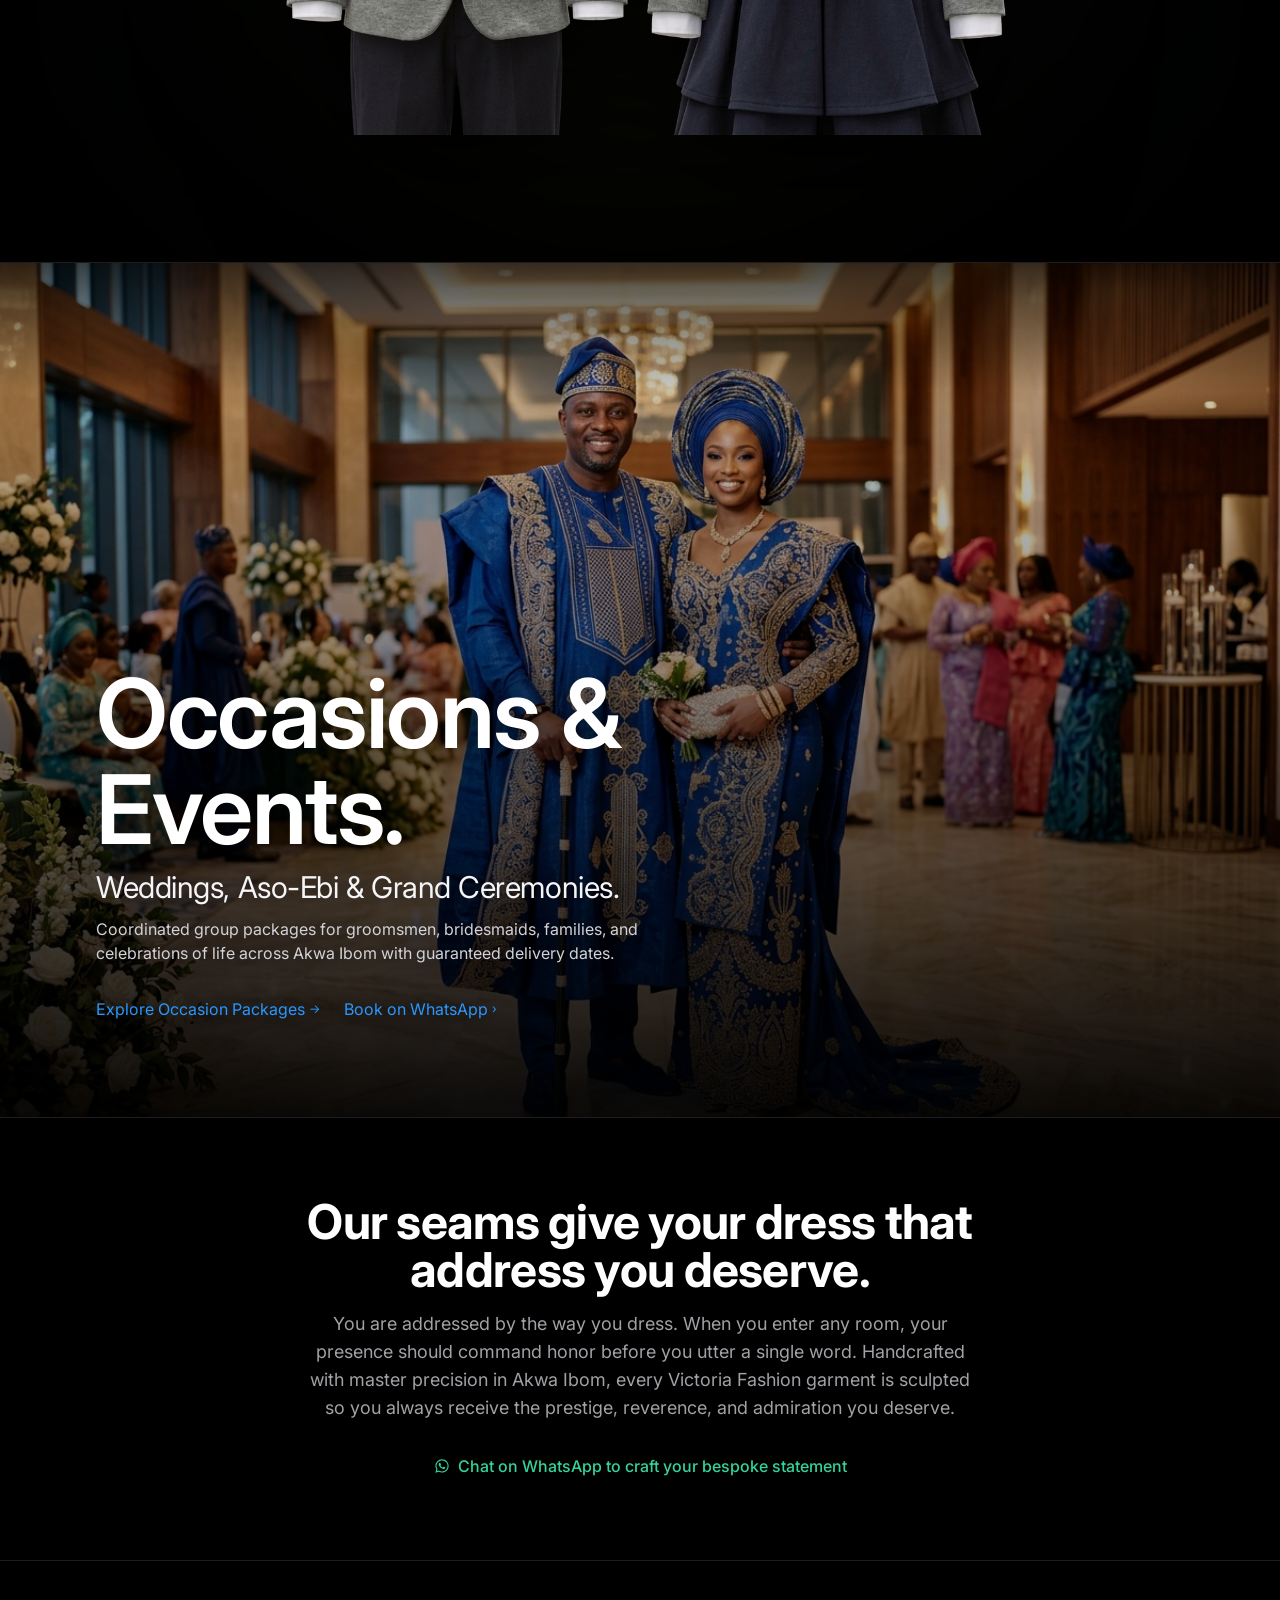
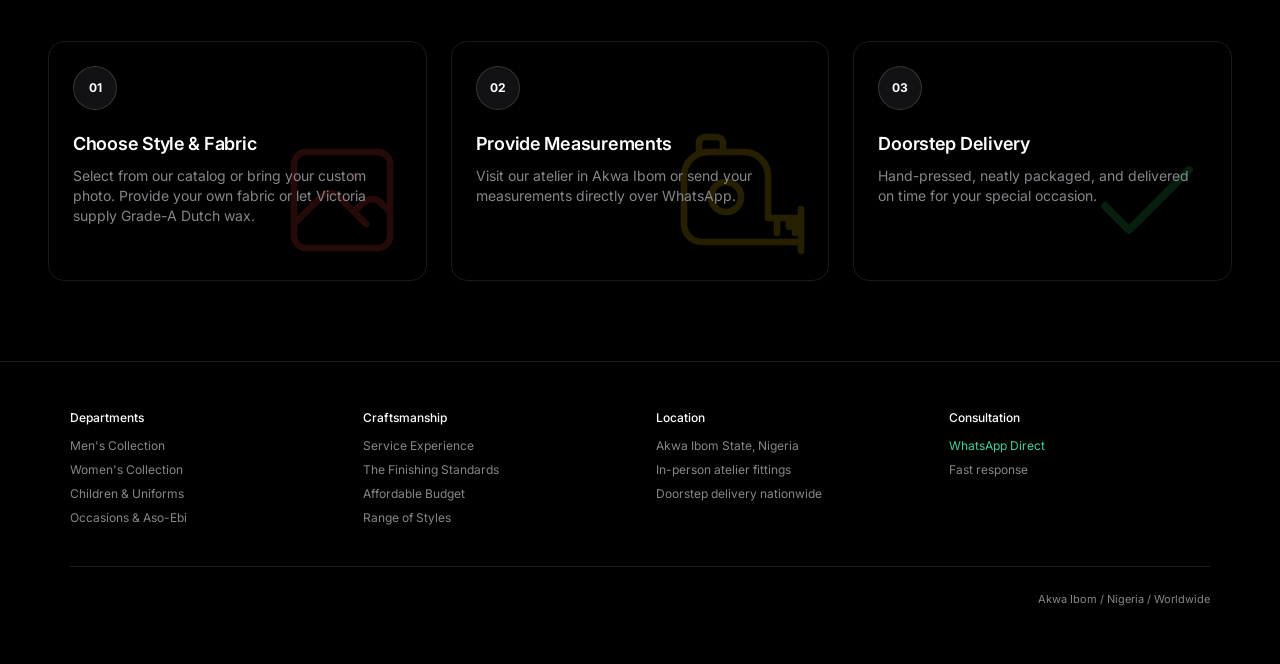
==== commit 4e240367: "Fix mobile menu: move drawer to body root, fix toggle icon SVGs and explicit viewport styles" ====
--- a/index.html
+++ b/index.html
@@ -165,43 +165,91 @@
         .mobile-overlay-section .mobile-text-wrapper .section-links button {
           filter: drop-shadow(0 2px 8px rgba(0, 0, 0, 0.9)) !important;
         }
-
-        /* Apple-Grade Mobile Navigation Drawer & Toggle */
+      }
+
+      /* ===================================================
+         Apple-Grade Mobile Navigation Drawer & Toggle
+         Desktop layout is 100% preserved (>= 1024px)
+         =================================================== */
+      #mobile-drawer {
+        display: none !important;
+      }
+
+      @media (max-width: 1023px) {
         #mobile-drawer {
+          display: none !important;
+          position: fixed !important;
+          top: 48px !important;
+          left: 0 !important;
+          right: 0 !important;
+          bottom: 0 !important;
+          width: 100vw !important;
+          height: calc(100vh - 48px) !important;
+          height: calc(100dvh - 48px) !important;
+          background: #000000 !important;
           background-color: #000000 !important;
-          background: #000000 !important;
-          opacity: 1 !important;
-        }
-
-        #mobile-menu-toggle .hamburger-line-1 {
-          transform-origin: center;
-          transition: transform 0.28s cubic-bezier(0.25, 0.1, 0.25, 1);
-        }
-        #mobile-menu-toggle .hamburger-line-2 {
-          transition: opacity 0.2s ease, transform 0.2s ease;
-        }
-        #mobile-menu-toggle .hamburger-line-3 {
-          transform-origin: center;
-          transition: transform 0.28s cubic-bezier(0.25, 0.1, 0.25, 1);
-        }
-
-        #mobile-menu-toggle.is-active .hamburger-line-1 {
-          transform: translateY(5.25px) rotate(45deg);
-        }
-        #mobile-menu-toggle.is-active .hamburger-line-2 {
-          opacity: 0;
-          transform: scaleX(0);
-        }
-        #mobile-menu-toggle.is-active .hamburger-line-3 {
-          transform: translateY(-5.25px) rotate(-45deg);
+          z-index: 99999 !important;
+          overflow-y: auto !important;
+          -webkit-overflow-scrolling: touch !important;
+          flex-direction: column !important;
+          justify-content: space-between !important;
+          padding: 1.5rem 1.75rem 2.5rem 1.75rem !important;
+          box-sizing: border-box !important;
+        }
+
+        #mobile-drawer.is-open {
+          display: flex !important;
+        }
+
+        #mobile-menu-toggle.is-active #hamburger-icon-bars {
+          display: none !important;
+        }
+        #mobile-menu-toggle.is-active #hamburger-icon-close {
+          display: block !important;
         }
 
         .mobile-nav-link {
-          font-family: -apple-system, BlinkMacSystemFont, 'SF Pro Display', 'SF Pro Text', 'Segoe UI', Roboto, sans-serif;
-          letter-spacing: -0.015em;
+          display: flex !important;
+          align-items: center !important;
+          justify-content: space-between !important;
+          width: 100% !important;
+          text-align: left !important;
+          padding: 1rem 0 !important;
+          border-bottom: 1px solid rgba(255, 255, 255, 0.08) !important;
+          font-family: -apple-system, BlinkMacSystemFont, 'SF Pro Display', 'Segoe UI', Roboto, sans-serif !important;
+          background: transparent !important;
+          cursor: pointer !important;
+          transition: opacity 0.15s ease !important;
         }
         .mobile-nav-link:active {
-          opacity: 0.6;
+          opacity: 0.6 !important;
+        }
+        .mobile-nav-link .nav-label {
+          font-size: 24px !important;
+          font-weight: 600 !important;
+          letter-spacing: -0.015em !important;
+          color: #86868b !important;
+          transition: color 0.15s ease !important;
+        }
+        .mobile-nav-link.is-active .nav-label,
+        .mobile-nav-link:active .nav-label {
+          color: #ffffff !important;
+        }
+        .mobile-nav-link .nav-arrow {
+          width: 14px !important;
+          height: 14px !important;
+          color: #424245 !important;
+          transition: color 0.15s ease !important;
+        }
+        .mobile-nav-link.is-active .nav-arrow,
+        .mobile-nav-link:active .nav-arrow {
+          color: #ffffff !important;
+        }
+      }
+
+      @media (min-width: 1024px) {
+        #mobile-drawer {
+          display: none !important;
         }
       }
     </style>
@@ -250,80 +298,82 @@
             <span class="hidden sm:inline">BOOKING</span>
           </button>
 
-          <!-- Mobile Menu Button (Apple Minimalist Morphing Toggle) -->
+          <!-- Mobile Menu Button (Apple Minimalist Toggle) -->
           <button
             id="mobile-menu-toggle"
             class="lg:hidden text-white p-2 -mr-1.5 focus:outline-none flex items-center justify-center transition-colors cursor-pointer"
             aria-label="Toggle navigation menu"
             aria-expanded="false"
           >
-            <div class="w-4 h-[12px] relative flex flex-col justify-between pointer-events-none">
-              <span class="hamburger-line-1 block h-[1.5px] w-full bg-[#f5f5f7] rounded-full"></span>
-              <span class="hamburger-line-2 block h-[1.5px] w-full bg-[#f5f5f7] rounded-full"></span>
-              <span class="hamburger-line-3 block h-[1.5px] w-full bg-[#f5f5f7] rounded-full"></span>
-            </div>
+            <!-- 3-line hamburger icon (visible when closed) -->
+            <svg id="hamburger-icon-bars" class="w-5 h-5 text-white" fill="none" stroke="currentColor" stroke-width="2" viewBox="0 0 24 24">
+              <path stroke-linecap="round" stroke-linejoin="round" d="M4 6h16M4 12h16M4 18h16"/>
+            </svg>
+            <!-- Apple close 'X' icon (visible when open) -->
+            <svg id="hamburger-icon-close" class="w-5 h-5 text-white hidden" fill="none" stroke="currentColor" stroke-width="2" viewBox="0 0 24 24">
+              <path stroke-linecap="round" stroke-linejoin="round" d="M6 18L18 6M6 6l12 12"/>
+            </svg>
           </button>
         </div>
       </div>
-
-      <!-- Mobile Navigation Drawer (Apple Mobile Standard: 100% Jet Black, Zero Bleed-Through) -->
-      <div 
-        id="mobile-drawer" 
-        class="hidden lg:hidden fixed inset-0 top-[48px] h-[calc(100dvh-48px)] w-full overflow-y-auto overscroll-contain z-[1000] flex-col justify-between px-6 pt-5 pb-8 text-left"
-        style="background-color: #000000 !important; background: #000000 !important;"
-      >
-        <!-- Nav Links List -->
-        <nav class="flex flex-col w-full" aria-label="Mobile navigation">
-          <button data-nav-target="home" class="mobile-nav-link group w-full text-left py-3.5 flex items-center justify-between border-b border-[#1d1d1f] transition-all">
-            <span class="text-[25px] font-semibold tracking-tight text-[#f5f5f7] group-hover:text-white transition-colors">Home</span>
-            <svg class="w-3.5 h-3.5 text-[#424245] group-hover:text-[#86868b] transition-colors" fill="none" stroke="currentColor" stroke-width="2.5" viewBox="0 0 24 24"><path stroke-linecap="round" stroke-linejoin="round" d="M9 5l7 7-7 7"/></svg>
-          </button>
-          
-          <button data-nav-target="catalogue" class="mobile-nav-link group w-full text-left py-3.5 flex items-center justify-between border-b border-[#1d1d1f] transition-all">
-            <span class="text-[25px] font-semibold tracking-tight text-[#86868b] group-hover:text-white transition-colors">Catalogue</span>
-            <svg class="w-3.5 h-3.5 text-[#424245] group-hover:text-[#86868b] transition-colors" fill="none" stroke="currentColor" stroke-width="2.5" viewBox="0 0 24 24"><path stroke-linecap="round" stroke-linejoin="round" d="M9 5l7 7-7 7"/></svg>
-          </button>
-          
-          <button data-nav-target="men" class="mobile-nav-link group w-full text-left py-3.5 flex items-center justify-between border-b border-[#1d1d1f] transition-all">
-            <span class="text-[25px] font-semibold tracking-tight text-[#86868b] group-hover:text-white transition-colors">Men</span>
-            <svg class="w-3.5 h-3.5 text-[#424245] group-hover:text-[#86868b] transition-colors" fill="none" stroke="currentColor" stroke-width="2.5" viewBox="0 0 24 24"><path stroke-linecap="round" stroke-linejoin="round" d="M9 5l7 7-7 7"/></svg>
-          </button>
-          
-          <button data-nav-target="women" class="mobile-nav-link group w-full text-left py-3.5 flex items-center justify-between border-b border-[#1d1d1f] transition-all">
-            <span class="text-[25px] font-semibold tracking-tight text-[#86868b] group-hover:text-white transition-colors">Women</span>
-            <svg class="w-3.5 h-3.5 text-[#424245] group-hover:text-[#86868b] transition-colors" fill="none" stroke="currentColor" stroke-width="2.5" viewBox="0 0 24 24"><path stroke-linecap="round" stroke-linejoin="round" d="M9 5l7 7-7 7"/></svg>
-          </button>
-          
-          <button data-nav-target="children" class="mobile-nav-link group w-full text-left py-3.5 flex items-center justify-between border-b border-[#1d1d1f] transition-all">
-            <span class="text-[25px] font-semibold tracking-tight text-[#86868b] group-hover:text-white transition-colors">Children</span>
-            <svg class="w-3.5 h-3.5 text-[#424245] group-hover:text-[#86868b] transition-colors" fill="none" stroke="currentColor" stroke-width="2.5" viewBox="0 0 24 24"><path stroke-linecap="round" stroke-linejoin="round" d="M9 5l7 7-7 7"/></svg>
-          </button>
-          
-          <button data-nav-target="occasions" class="mobile-nav-link group w-full text-left py-3.5 flex items-center justify-between border-b border-[#1d1d1f] transition-all">
-            <span class="text-[25px] font-semibold tracking-tight text-[#86868b] group-hover:text-white transition-colors">Occasions</span>
-            <svg class="w-3.5 h-3.5 text-[#424245] group-hover:text-[#86868b] transition-colors" fill="none" stroke="currentColor" stroke-width="2.5" viewBox="0 0 24 24"><path stroke-linecap="round" stroke-linejoin="round" d="M9 5l7 7-7 7"/></svg>
-          </button>
-          
-          <button data-nav-target="experience" class="mobile-nav-link group w-full text-left py-3.5 flex items-center justify-between border-b border-[#1d1d1f] transition-all">
-            <span class="text-[25px] font-semibold tracking-tight text-[#86868b] group-hover:text-white transition-colors">Service Experience</span>
-            <svg class="w-3.5 h-3.5 text-[#424245] group-hover:text-[#86868b] transition-colors" fill="none" stroke="currentColor" stroke-width="2.5" viewBox="0 0 24 24"><path stroke-linecap="round" stroke-linejoin="round" d="M9 5l7 7-7 7"/></svg>
-          </button>
-        </nav>
-
-        <!-- Bottom Luxury Atelier Action -->
-        <div class="pt-6 pb-2 w-full">
-          <button
-            onclick="window.VictoriaApp.openBooking('', 'General')"
-            class="w-full py-4 rounded-full font-semibold text-sm text-white tracking-wide flex items-center justify-center gap-2.5 transition-all duration-200 active:scale-[0.98]"
-            style="background: linear-gradient(135deg, #25D366 0%, #0d9668 100%); border: 1px solid rgba(255, 255, 255, 0.2); box-shadow: 0 10px 25px -5px rgba(37, 211, 102, 0.4), inset 0 1px 0 rgba(255, 255, 255, 0.3);"
-          >
-            <svg class="w-4 h-4 fill-white shrink-0" viewBox="0 0 24 24"><path d="M12.04 2C6.58 2 2.13 6.45 2.13 11.91C2.13 13.66 2.59 15.36 3.45 16.86L2.05 22L7.3 20.62C8.75 21.41 10.38 21.83 12.04 21.83C17.5 21.83 21.95 17.38 21.95 11.92C21.95 9.27 20.92 6.78 19.05 4.91C17.18 3.03 14.69 2 12.04 2M12.05 3.67C14.25 3.67 16.31 4.53 17.87 6.09C19.42 7.65 20.28 9.72 20.28 11.92C20.28 16.46 16.58 20.15 12.04 20.15C10.56 20.15 9.11 19.76 7.85 19L7.55 18.83L4.43 19.65L5.26 16.61L5.06 16.29C4.24 14.99 3.8 13.47 3.8 11.91C3.81 7.37 7.5 3.67 12.05 3.67M8.53 7.33C8.37 7.33 8.1 7.39 7.87 7.64C7.65 7.89 7.02 8.48 7.02 9.68C7.02 10.88 7.89 12.04 8.01 12.2C8.13 12.37 9.72 14.82 12.16 15.87C12.74 16.12 13.19 16.27 13.55 16.38C14.13 16.57 14.66 16.54 15.08 16.48C15.55 16.41 16.52 15.89 16.72 15.33C16.92 14.77 16.92 14.29 16.86 14.2C16.8 14.1 16.64 14.04 16.4 13.92C16.16 13.8 15.01 13.23 14.8 13.15C14.59 13.07 14.43 13.03 14.27 13.27C14.11 13.51 13.65 14.04 13.51 14.2C13.37 14.36 13.23 14.38 12.99 14.26C12.75 14.14 11.98 13.89 11.07 13.08C10.36 12.45 9.88 11.67 9.74 11.43C9.6 11.19 9.73 11.06 9.85 10.94C9.96 10.83 10.09 10.66 10.21 10.52C10.33 10.38 10.37 10.28 10.45 10.12C10.53 9.96 10.49 9.82 10.43 9.7C10.37 9.58 9.91 8.45 9.72 7.99C9.53 7.54 9.34 7.6 9.19 7.59C9.05 7.58 8.89 7.58 8.73 7.58L8.53 7.33Z"/></svg>
-            <span>Chat with Victoria on WhatsApp</span>
-          </button>
-          <p class="text-center text-[11px] tracking-wider text-[#86868b] mt-3">Akwa Ibom Atelier · Handcrafted Haute Couture</p>
-        </div>
+    </header>
+
+    <!-- Mobile Navigation Drawer (Apple Mobile Standard: 100% Jet Black, Full Viewport Overlay) -->
+    <div 
+      id="mobile-drawer" 
+      class="mobile-drawer-apple"
+    >
+      <!-- Nav Links List -->
+      <nav class="flex flex-col w-full" aria-label="Mobile navigation">
+        <button data-nav-target="home" class="mobile-nav-link group">
+          <span class="nav-label">Home</span>
+          <svg class="nav-arrow" fill="none" stroke="currentColor" stroke-width="2.5" viewBox="0 0 24 24"><path stroke-linecap="round" stroke-linejoin="round" d="M9 5l7 7-7 7"/></svg>
+        </button>
+        
+        <button data-nav-target="catalogue" class="mobile-nav-link group">
+          <span class="nav-label">Catalogue</span>
+          <svg class="nav-arrow" fill="none" stroke="currentColor" stroke-width="2.5" viewBox="0 0 24 24"><path stroke-linecap="round" stroke-linejoin="round" d="M9 5l7 7-7 7"/></svg>
+        </button>
+        
+        <button data-nav-target="men" class="mobile-nav-link group">
+          <span class="nav-label">Men</span>
+          <svg class="nav-arrow" fill="none" stroke="currentColor" stroke-width="2.5" viewBox="0 0 24 24"><path stroke-linecap="round" stroke-linejoin="round" d="M9 5l7 7-7 7"/></svg>
+        </button>
+        
+        <button data-nav-target="women" class="mobile-nav-link group">
+          <span class="nav-label">Women</span>
+          <svg class="nav-arrow" fill="none" stroke="currentColor" stroke-width="2.5" viewBox="0 0 24 24"><path stroke-linecap="round" stroke-linejoin="round" d="M9 5l7 7-7 7"/></svg>
+        </button>
+        
+        <button data-nav-target="children" class="mobile-nav-link group">
+          <span class="nav-label">Children</span>
+          <svg class="nav-arrow" fill="none" stroke="currentColor" stroke-width="2.5" viewBox="0 0 24 24"><path stroke-linecap="round" stroke-linejoin="round" d="M9 5l7 7-7 7"/></svg>
+        </button>
+        
+        <button data-nav-target="occasions" class="mobile-nav-link group">
+          <span class="nav-label">Occasions</span>
+          <svg class="nav-arrow" fill="none" stroke="currentColor" stroke-width="2.5" viewBox="0 0 24 24"><path stroke-linecap="round" stroke-linejoin="round" d="M9 5l7 7-7 7"/></svg>
+        </button>
+        
+        <button data-nav-target="experience" class="mobile-nav-link group">
+          <span class="nav-label">Service Experience</span>
+          <svg class="nav-arrow" fill="none" stroke="currentColor" stroke-width="2.5" viewBox="0 0 24 24"><path stroke-linecap="round" stroke-linejoin="round" d="M9 5l7 7-7 7"/></svg>
+        </button>
+      </nav>
+
+      <!-- Bottom Luxury Atelier Action -->
+      <div class="pt-6 pb-2 w-full">
+        <button
+          onclick="window.VictoriaApp.openBooking('', 'General')"
+          class="w-full py-4 rounded-full font-semibold text-sm text-white tracking-wide flex items-center justify-center gap-2.5 transition-all duration-200 active:scale-[0.98]"
+          style="background: linear-gradient(135deg, #25D366 0%, #0d9668 100%); border: 1px solid rgba(255, 255, 255, 0.2); box-shadow: 0 10px 25px -5px rgba(37, 211, 102, 0.4), inset 0 1px 0 rgba(255, 255, 255, 0.3);"
+        >
+          <svg class="w-4 h-4 fill-white shrink-0" viewBox="0 0 24 24"><path d="M12.04 2C6.58 2 2.13 6.45 2.13 11.91C2.13 13.66 2.59 15.36 3.45 16.86L2.05 22L7.3 20.62C8.75 21.41 10.38 21.83 12.04 21.83C17.5 21.83 21.95 17.38 21.95 11.92C21.95 9.27 20.92 6.78 19.05 4.91C17.18 3.03 14.69 2 12.04 2M12.05 3.67C14.25 3.67 16.31 4.53 17.87 6.09C19.42 7.65 20.28 9.72 20.28 11.92C20.28 16.46 16.58 20.15 12.04 20.15C10.56 20.15 9.11 19.76 7.85 19L7.55 18.83L4.43 19.65L5.26 16.61L5.06 16.29C4.24 14.99 3.8 13.47 3.8 11.91C3.81 7.37 7.5 3.67 12.05 3.67M8.53 7.33C8.37 7.33 8.1 7.39 7.87 7.64C7.65 7.89 7.02 8.48 7.02 9.68C7.02 10.88 7.89 12.04 8.01 12.2C8.13 12.37 9.72 14.82 12.16 15.87C12.74 16.12 13.19 16.27 13.55 16.38C14.13 16.57 14.66 16.54 15.08 16.48C15.55 16.41 16.52 15.89 16.72 15.33C16.92 14.77 16.92 14.29 16.86 14.2C16.8 14.1 16.64 14.04 16.4 13.92C16.16 13.8 15.01 13.23 14.8 13.15C14.59 13.07 14.43 13.03 14.27 13.27C14.11 13.51 13.65 14.04 13.51 14.2C13.37 14.36 13.23 14.38 12.99 14.26C12.75 14.14 11.98 13.89 11.07 13.08C10.36 12.45 9.88 11.67 9.74 11.43C9.6 11.19 9.73 11.06 9.85 10.94C9.96 10.83 10.09 10.66 10.21 10.52C10.33 10.38 10.37 10.28 10.45 10.12C10.53 9.96 10.49 9.82 10.43 9.7C10.37 9.58 9.91 8.45 9.72 7.99C9.53 7.54 9.34 7.6 9.19 7.59C9.05 7.58 8.89 7.58 8.73 7.58L8.53 7.33Z"/></svg>
+          <span>Chat with Victoria on WhatsApp</span>
+        </button>
+        <p class="text-center text-[11px] tracking-wider text-[#86868b] mt-3">Akwa Ibom Atelier · Handcrafted Haute Couture</p>
       </div>
-    </header>
+    </div>
 
     <!-- ============================================================= -->
     <!-- 2. MAIN DYNAMIC VIEW CONTAINER                                 -->
--- a/css/style.css
+++ b/css/style.css
@@ -344,44 +344,85 @@
    Apple-Grade Mobile Navigation Drawer & Toggle
    Desktop layout is 100% preserved (>= 1024px)
    =================================================== */
+#mobile-drawer {
+  display: none !important;
+}
+
 @media (max-width: 1023px) {
   #mobile-drawer {
+    display: none !important;
+    position: fixed !important;
+    top: 48px !important;
+    left: 0 !important;
+    right: 0 !important;
+    bottom: 0 !important;
+    width: 100vw !important;
+    height: calc(100vh - 48px) !important;
+    height: calc(100dvh - 48px) !important;
+    background: #000000 !important;
     background-color: #000000 !important;
-    background: #000000 !important;
-    opacity: 1 !important;
-  }
-
-  /* Apple Menu Toggle Morphing Animation */
-  #mobile-menu-toggle .hamburger-line-1 {
-    transform-origin: center;
-    transition: transform 0.28s cubic-bezier(0.25, 0.1, 0.25, 1);
-  }
-  #mobile-menu-toggle .hamburger-line-2 {
-    transition: opacity 0.2s ease, transform 0.2s ease;
-  }
-  #mobile-menu-toggle .hamburger-line-3 {
-    transform-origin: center;
-    transition: transform 0.28s cubic-bezier(0.25, 0.1, 0.25, 1);
-  }
-
-  #mobile-menu-toggle.is-active .hamburger-line-1 {
-    transform: translateY(5.25px) rotate(45deg);
-  }
-  #mobile-menu-toggle.is-active .hamburger-line-2 {
-    opacity: 0;
-    transform: scaleX(0);
-  }
-  #mobile-menu-toggle.is-active .hamburger-line-3 {
-    transform: translateY(-5.25px) rotate(-45deg);
-  }
-
-  /* Mobile Nav Links */
+    z-index: 99999 !important;
+    overflow-y: auto !important;
+    -webkit-overflow-scrolling: touch !important;
+    flex-direction: column !important;
+    justify-content: space-between !important;
+    padding: 1.5rem 1.75rem 2.5rem 1.75rem !important;
+    box-sizing: border-box !important;
+  }
+
+  #mobile-drawer.is-open {
+    display: flex !important;
+  }
+
+  #mobile-menu-toggle.is-active #hamburger-icon-bars {
+    display: none !important;
+  }
+  #mobile-menu-toggle.is-active #hamburger-icon-close {
+    display: block !important;
+  }
+
   .mobile-nav-link {
-    font-family: -apple-system, BlinkMacSystemFont, 'SF Pro Display', 'SF Pro Text', 'Segoe UI', Roboto, sans-serif;
-    letter-spacing: -0.015em;
+    display: flex !important;
+    align-items: center !important;
+    justify-content: space-between !important;
+    width: 100% !important;
+    text-align: left !important;
+    padding: 1rem 0 !important;
+    border-bottom: 1px solid rgba(255, 255, 255, 0.08) !important;
+    font-family: -apple-system, BlinkMacSystemFont, 'SF Pro Display', 'Segoe UI', Roboto, sans-serif !important;
+    background: transparent !important;
+    cursor: pointer !important;
+    transition: opacity 0.15s ease !important;
   }
   .mobile-nav-link:active {
-    opacity: 0.6;
-  }
-}
-
+    opacity: 0.6 !important;
+  }
+  .mobile-nav-link .nav-label {
+    font-size: 24px !important;
+    font-weight: 600 !important;
+    letter-spacing: -0.015em !important;
+    color: #86868b !important;
+    transition: color 0.15s ease !important;
+  }
+  .mobile-nav-link.is-active .nav-label,
+  .mobile-nav-link:active .nav-label {
+    color: #ffffff !important;
+  }
+  .mobile-nav-link .nav-arrow {
+    width: 14px !important;
+    height: 14px !important;
+    color: #424245 !important;
+    transition: color 0.15s ease !important;
+  }
+  .mobile-nav-link.is-active .nav-arrow,
+  .mobile-nav-link:active .nav-arrow {
+    color: #ffffff !important;
+  }
+}
+
+@media (min-width: 1024px) {
+  #mobile-drawer {
+    display: none !important;
+  }
+}
+
